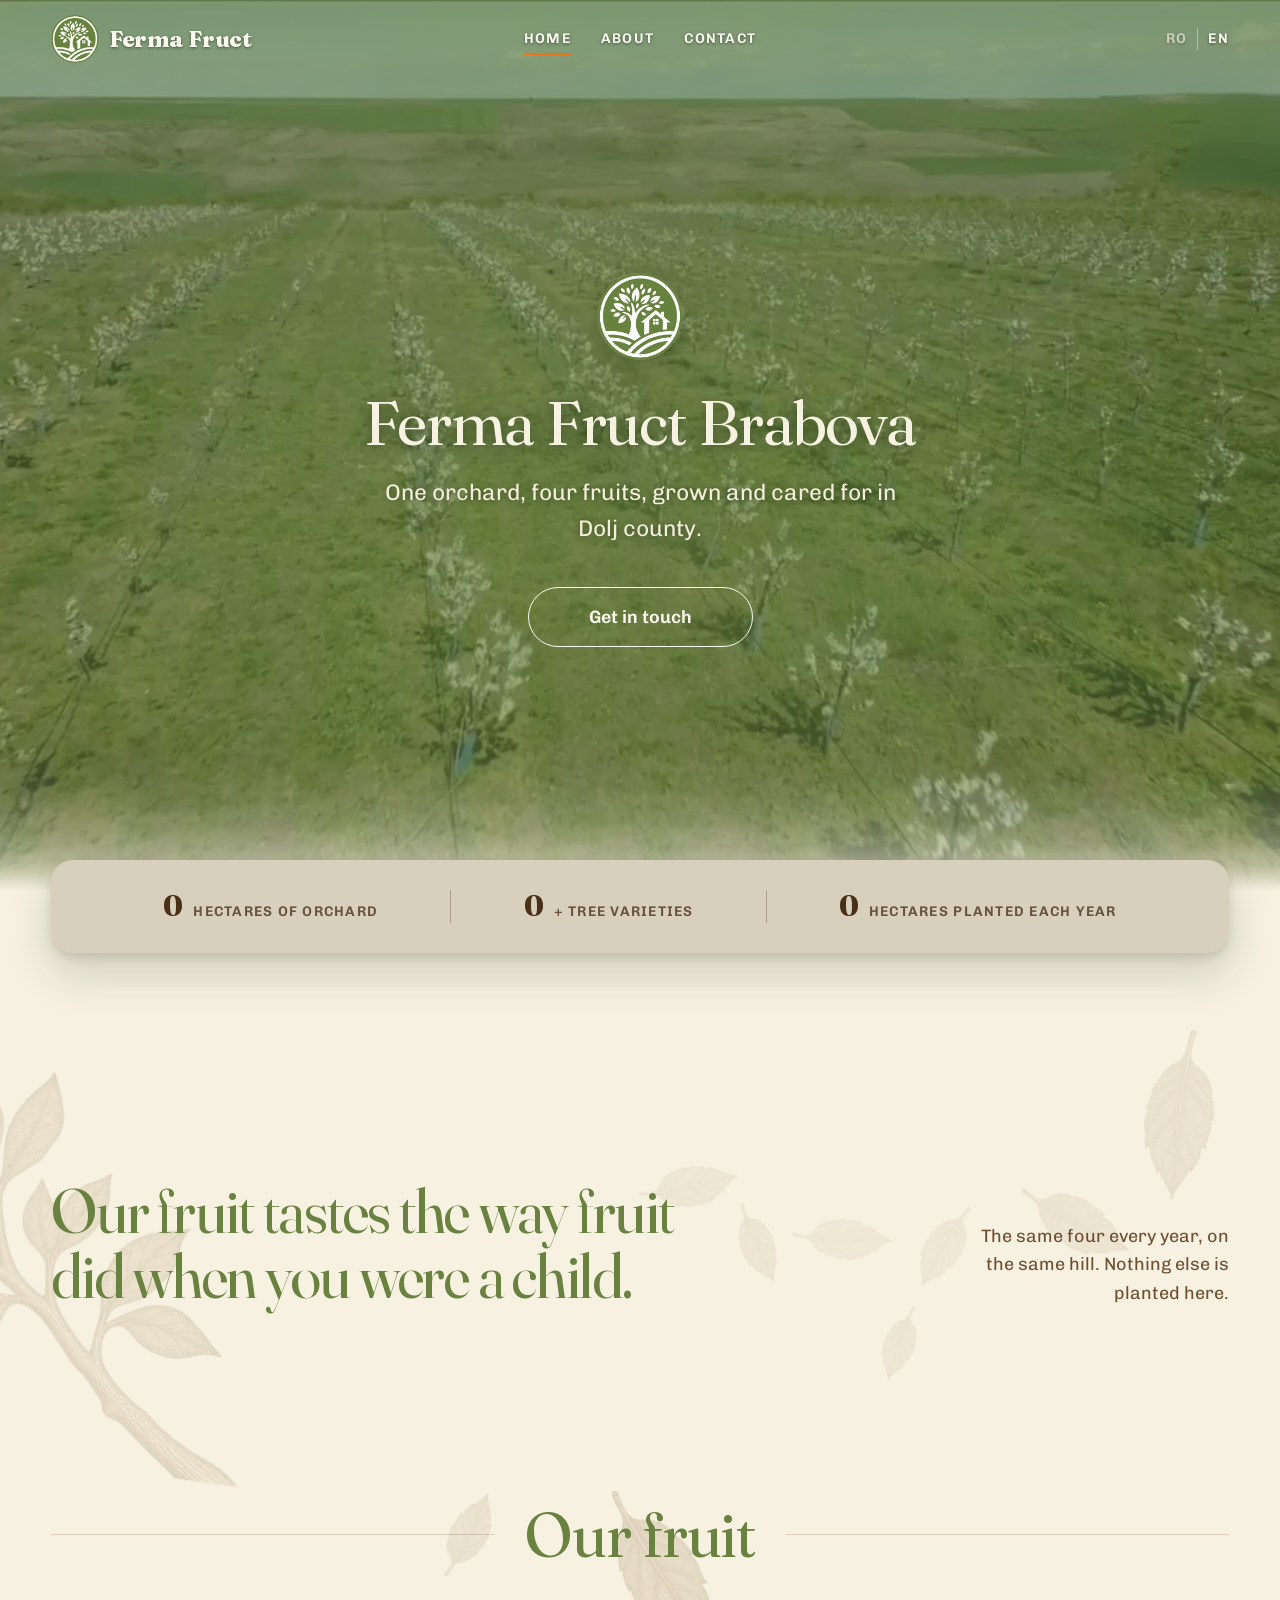
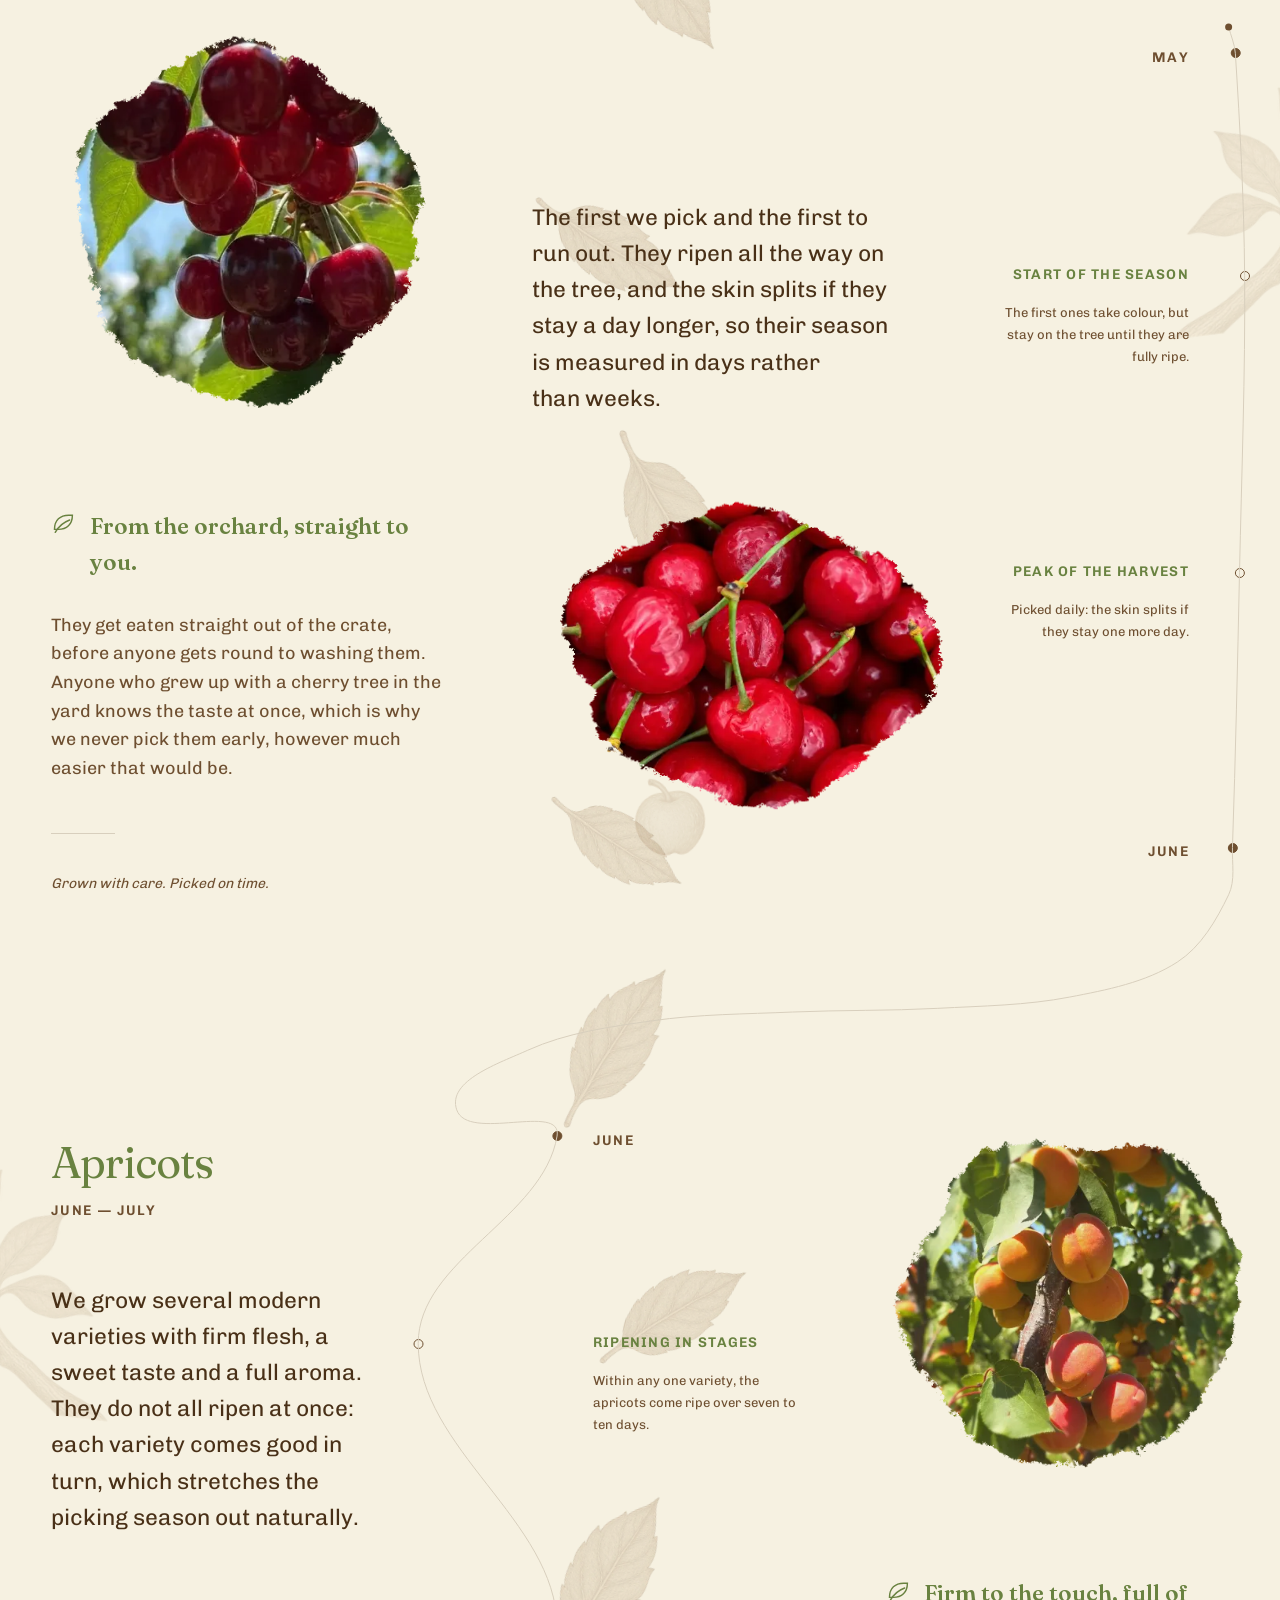
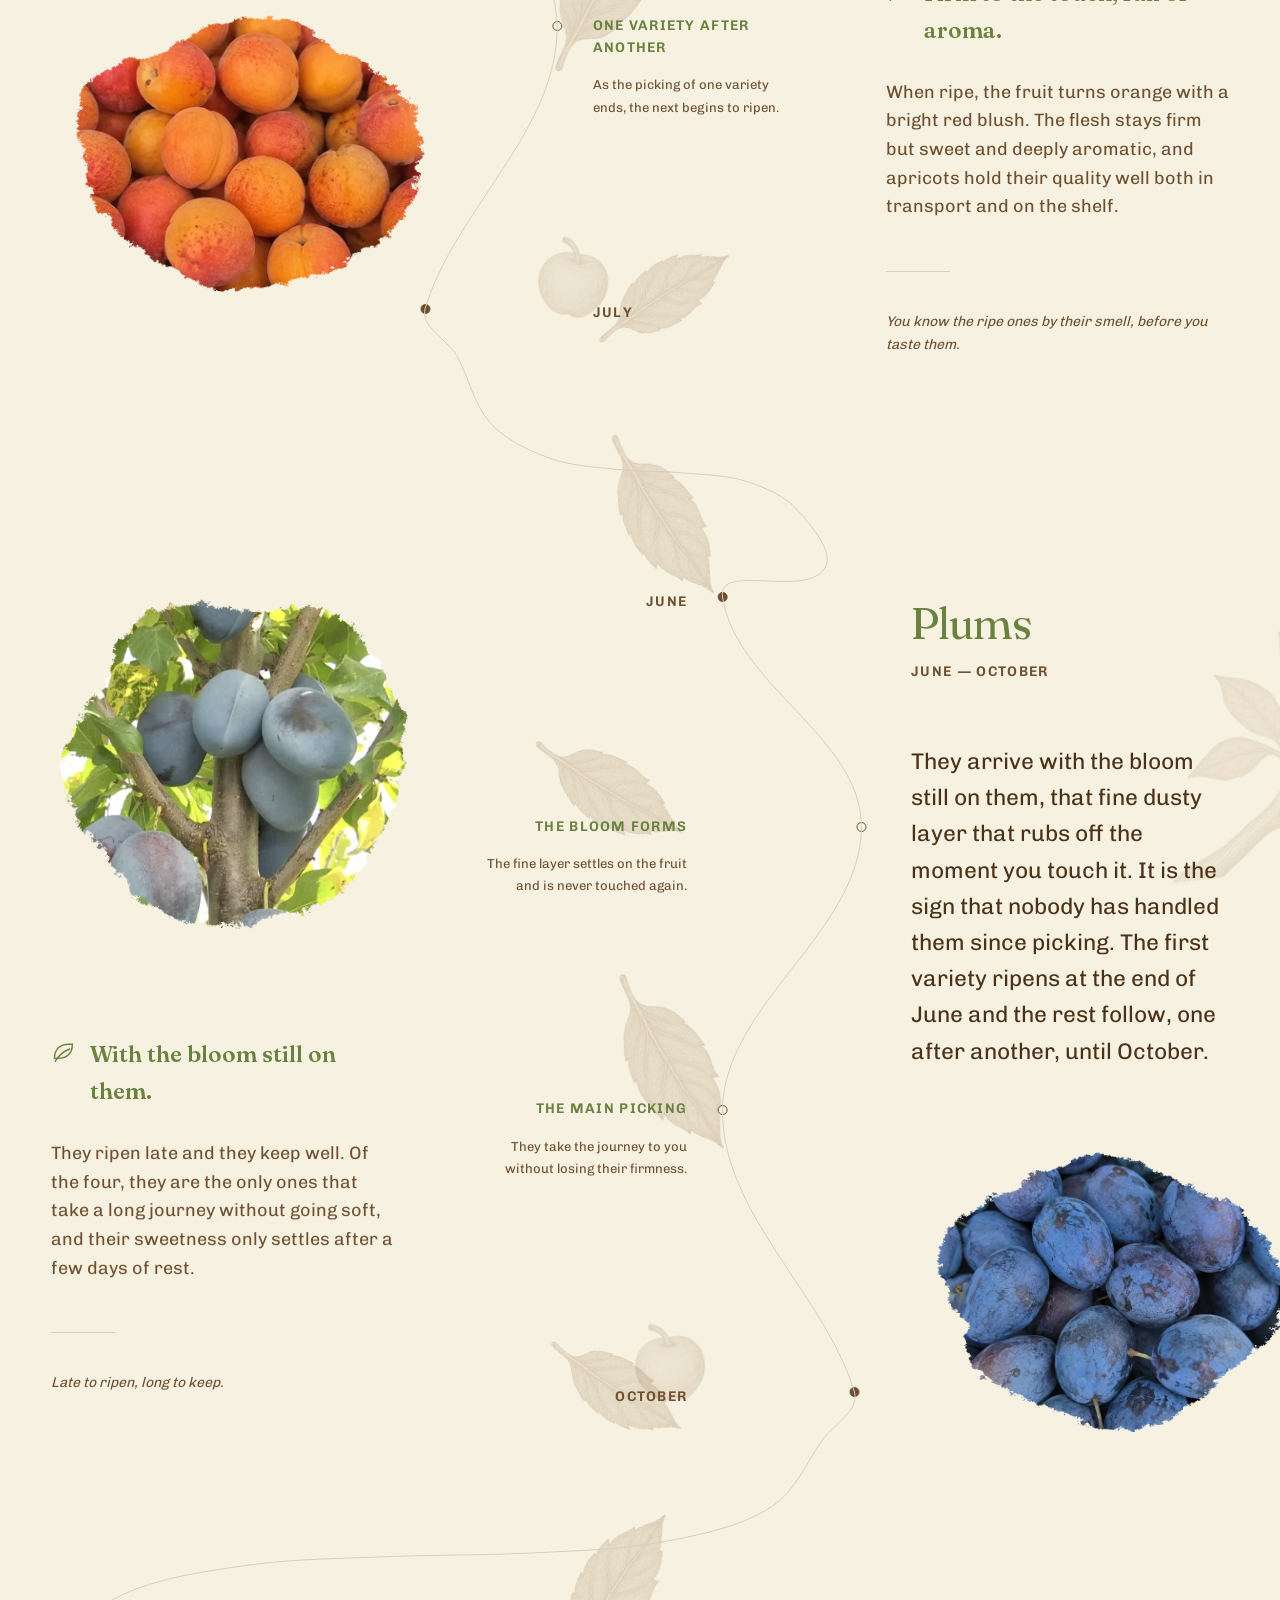
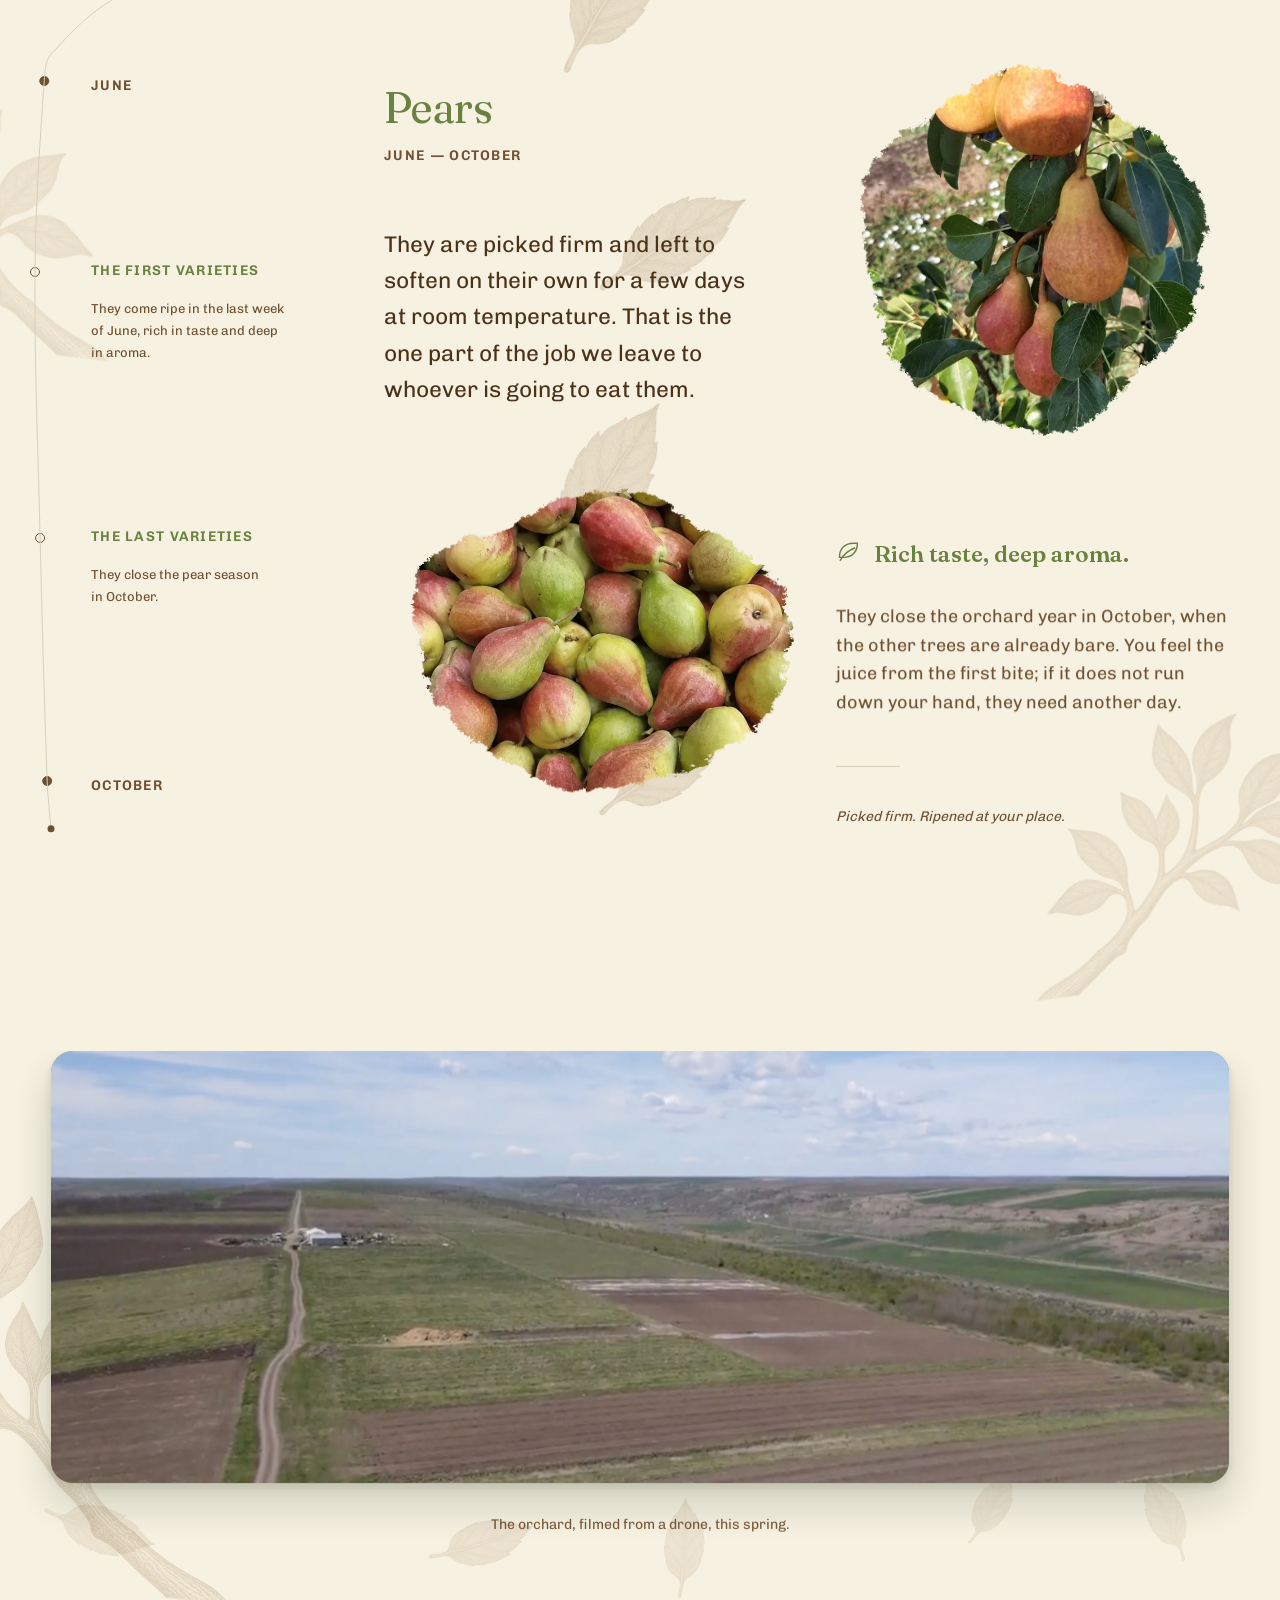
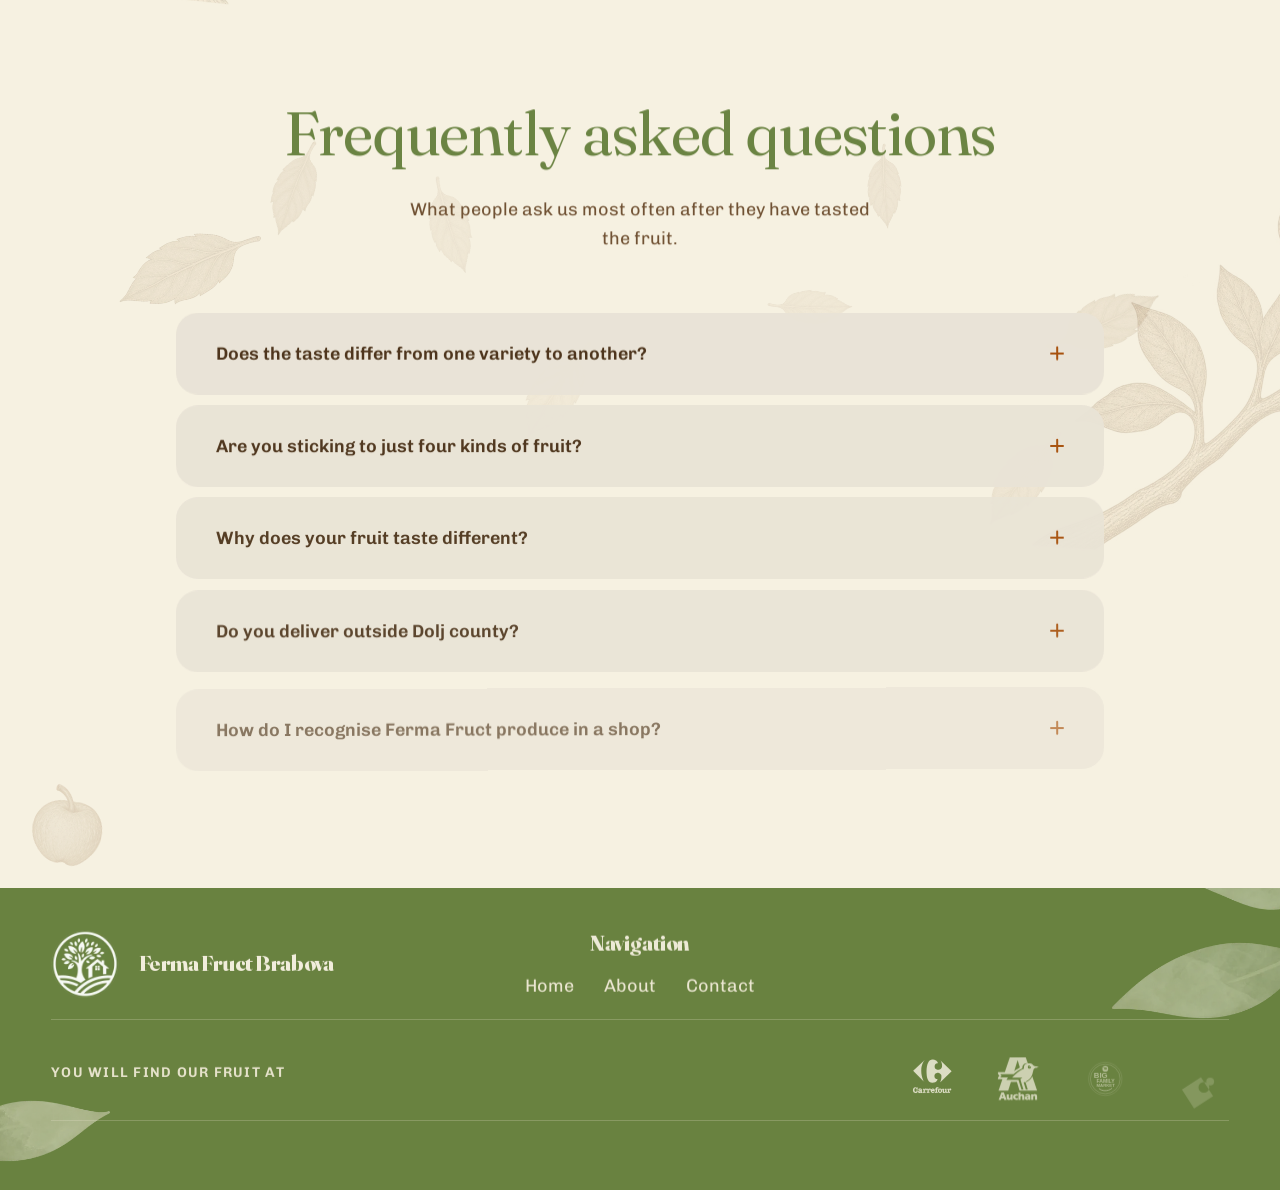
==== en/index.html @ db9225de "en: pagina principală în engleză Copie a index.html cu textul tradus. Căile capătă ../ fiindcă fișie" ====
<!DOCTYPE html>
<html lang="en" class="no-js">

<head>
  <meta charset="UTF-8">
  <!-- viewport-fit=cover: fără el env(safe-area-inset-*) e mereu 0, marginea nu ocolește crestătura telefonului în peisaj. Vezi --gutter. -->
  <meta name="viewport" content="width=device-width, initial-scale=1.0, viewport-fit=cover">

  <!-- În <head>, nu în main.js: fără clasa asta CSS-ul ascunde butonul de meniu până la parsare, altfel bara clipește. -->
  <script>document.documentElement.classList.remove('no-js');</script>

  <title>Ferma Fruct Brabova — cherries, pears, plums and apricots from Dolj</title>
  <meta name="description" content="Cherries, pears, plums and apricots grown at Brabova, in Dolj county, Romania. Four fruits, one orchard, picked ripe.">

  <!-- Canonical: ignoră coada ?fbclid pe care o lipește Facebook la click -->
  <link rel="canonical" href="https://fermafructbrabova.ro/en/">

  <link rel="stylesheet" href="../css/normalize.css">
  <link rel="stylesheet" href="../css/tokens.css">
  <link rel="stylesheet" href="../css/base.css">
  <link rel="stylesheet" href="../css/style.css?v=20260825-en-1">

  <!-- Preîncarcă doar fișierul latin; latin-ext (ș, ț) vine mai târziu prin unicode-range. Fără asta, titlul din hero clipește într-un font de rezervă. -->
  <link rel="preload" href="../fonts/fraunces-var-latin.woff2" as="font" type="font/woff2" crossorigin>

  <!-- Open Graph: cum arată linkul când e distribuit pe Facebook sau WhatsApp -->
  <meta property="og:site_name" content="Ferma Fruct Brabova">
  <meta property="og:title" content="Ferma Fruct Brabova — four fruits, one orchard">
  <meta property="og:description" content="Cherries, pears, plums and apricots grown at Brabova, in Dolj county, Romania.">
  <meta property="og:image" content="https://fermafructbrabova.ro/img/og-ferma-fruct-1200.webp">
  <!-- Lățimea și înălțimea scutesc Facebook de o primă preluare a imaginii; fără ele prima distribuire apare fără poză. -->
  <meta property="og:image:width" content="1200">
  <meta property="og:image:height" content="630">
  <meta property="og:image:alt" content="Ferma Fruct Brabova’s orchard from above: rows of young trees and the dirt road that separates them.">
  <meta property="og:url" content="https://fermafructbrabova.ro/en/">
  <meta property="og:type" content="website">
  <meta property="og:locale" content="en_GB">
  <meta property="og:locale:alternate" content="ro_RO">

  <!-- Perechea de limbi a ACESTEI pagini, nu a site-ului: fiecare pagină își
       arată propriul echivalent. x-default e româna, limba fermei. -->
  <link rel="alternate" hreflang="ro" href="https://fermafructbrabova.ro/">
  <link rel="alternate" hreflang="en" href="https://fermafructbrabova.ro/en/">
  <link rel="alternate" hreflang="x-default" href="https://fermafructbrabova.ro/">

  <meta name="twitter:card" content="summary_large_image">

  <!-- Iconița din filă. SVG-ul se scalează la orice mărime și poate reacționa la modul întunecat -->
  <link rel="icon" type="image/png" sizes="512x512" href="../favicon.png">
  <link rel="shortcut icon" href="../favicon.ico">
  <!-- Varianta .ico nu e legată: fișierul nu există încă. Se adaugă odată cu el. -->
  <meta name="theme-color" content="#3E6027">

  <!-- Datele fermei. Strada lipsește din tot fișierul fiindcă ferma nu a dat-o
       încă: un câmp lipsă e corect, unul ghicit nu. Telefonul e în format
       internațional, cerut de schema.org. Coordonatele sunt aceleași cu harta
       din en/contact.html; dacă se schimbă una, se schimbă amândouă. -->
  <script type="application/ld+json">
    {
      "@context": "https://schema.org",
      "@type": "Farm",
      "@id": "https://fermafructbrabova.ro/#ferma",
      "name": "Ferma Fruct Brabova",
      "url": "https://fermafructbrabova.ro/",
      "logo": "https://fermafructbrabova.ro/img/logo-320.webp",
      "image": "https://fermafructbrabova.ro/img/og-ferma-fruct-1200.webp",
      "description": "An orchard of cherries, pears, plums and apricots at Brabova, in Dolj county, Romania.",
      "telephone": "+40745051892",
      "email": "agroftech@gmail.com",
      "sameAs": [
        "https://www.facebook.com/ferma.fruct"
      ],
      "address": {
        "@type": "PostalAddress",
        "addressLocality": "Brabova",
        "addressRegion": "Dolj",
        "addressCountry": "RO"
      },
      "geo": {
        "@type": "GeoCoordinates",
        "latitude": 44.375004,
        "longitude": 23.457348
      },
      "areaServed": "Romania"
    }
  </script>
</head>

<body>

  <!-- ==========================================================================
       DIRECTION CONTRACT — do not delete. Every edit is judged against it.

       OWN-WORLD: the two greens of the farm's logo (leaf, forest), sampled
       from the artwork. No near-black ground, no pale blue field. Fraunces
       variable 800 with WONK on for display; Chivo for body text. One action
       colour, the orange from the logo's fruit: if it's orange, it's
       clickable. The four fruits get their colour from their photos, not
       from four separate palettes.

       THE FRUITS: four blocks, one per fruit, in picking order. That order IS
       the calendar — never re-sort alphabetically or otherwise. Each block:
       two leaf-silhouette photos, two paragraphs, diagonal and mirrored from
       block to block. Described here on the page; no separate fruit page.

       FUNDAL: a vine climbs the middle of the fruit section through the lane
       the alternating blocks leave open. Branches cross the page at section
       joins. Three drawings, one engraving hand, one line.

       STORY: a visitor who already ate the fruit looks the farm up, sees the
       orchard moving, meets the four fruits by name, sees which shops carry
       them, and contacts the farm.

       FIRST VIEWPORT: orchard film full bleed and moving, farm mark centred
       over it, name under it in Fraunces on one line, orange contact button.
       Everything on the centre line, nothing boxed.
       ========================================================================== -->

  <a class="skip" href="#main">Skip to content</a>

  <header class="site-header" id="acasa">
    <div class="site-header__inner">

      <a class="brand" href="index.html" aria-label="Ferma Fruct Brabova, home page">
        <img class="brand__mark" src="../img/logo-160.webp?v=20260822-logo-1" srcset="../img/logo-160.webp?v=20260822-logo-1 160w, ../img/logo-320.webp?v=20260822-logo-1 320w"
             sizes="48px" width="320" height="320" alt="" loading="eager">
        <span class="brand__word" aria-hidden="true">Ferma Fruct</span>
      </a>

      <nav class="nav" aria-label="Main navigation">
        <ul class="nav__list">
          <li><a class="nav__link" href="#acasa" aria-current="page">Home</a></li>
          <li><a class="nav__link" href="about.html">About</a></li>
          <li><a class="nav__link" href="contact.html">Contact</a></li>
        </ul>
      </nav>

      <!-- Limba curentă e <span>, cealaltă e <a>: pagina nu se leagă de ea
           însăși. Linkul duce la pagina pereche, nu la prima pagină engleză. -->
      <p class="lang">
        <span class="visually-hidden">Page language:</span>
        <a class="lang__current is-lang-away" href="../index.html" lang="ro" hreflang="ro">RO</a>
        <span class="lang__soon is-lang-here">EN</span>
      </p>

      <!-- Sub 64em navigarea trece în panoul lateral. aria-expanded e scris în HTML, nu adăugat de JS, ca să existe de la prima pictare. -->
      <button class="burger" type="button" aria-expanded="false" aria-controls="meniu">
        <span class="visually-hidden">Menu</span>
        <svg class="burger__icon" viewBox="0 0 24 24" fill="none" stroke="currentColor" stroke-width="1.5"
             stroke-linecap="round" aria-hidden="true">
          <path d="M3.5 7h17" />
          <path d="M3.5 12h17" />
          <path d="M3.5 17h17" />
        </svg>
      </button>

    </div>
  </header>

  <!-- ==========================================================================
       MENIUL LATERAL — frate al antetului, nu copil (panoul e fixed pe toată
       înălțimea; ca fiu al antetului ar moșteni stivuirea lui și ar rămâne sub
       bandă). Aceleași trei linkuri ca sus și în subsol. Închis, main.js îi
       pune inert; peste 64em CSS-ul îl scoate cu totul.
       ========================================================================== -->
  <div class="drawer" id="meniu" inert>

    <div class="drawer__scrim" data-drawer-close></div>

    <nav class="drawer__panel" aria-label="Menu">

      <img class="drawer__leaf" src="../img/leaf-480.webp" width="480" height="480" alt="" aria-hidden="true"
           loading="lazy" decoding="async">

      <div class="drawer__top">
        <img class="drawer__mark" src="../img/logo-160.webp?v=20260822-logo-1" srcset="../img/logo-160.webp?v=20260822-logo-1 160w, ../img/logo-320.webp?v=20260822-logo-1 320w"
             sizes="44px" width="320" height="320" alt="" loading="lazy">

        <button class="drawer__close" type="button" data-drawer-close>
          <span class="visually-hidden">Close the menu</span>
          <svg class="burger__icon" viewBox="0 0 24 24" fill="none" stroke="currentColor" stroke-width="1.5"
               stroke-linecap="round" aria-hidden="true">
            <path d="M6 6l12 12" />
            <path d="M18 6L6 18" />
          </svg>
        </button>
      </div>

      <ul class="drawer__list">
        <li><a class="drawer__link" href="#acasa" aria-current="page">Home</a></li>
        <li><a class="drawer__link" href="about.html">About</a></li>
        <li><a class="drawer__link" href="contact.html">Contact</a></li>
      </ul>

      <p class="drawer__lang">
        <span class="visually-hidden">Page language:</span>
        <a class="drawer__lang-now is-lang-away" href="../index.html" lang="ro" hreflang="ro">RO</a>
        <span class="drawer__lang-soon is-lang-here">EN</span>
      </p>

    </nav>
  </div>

  <main id="main">

    <!-- ======================================================================
         1. HERO — preload="metadata", nu "none": "none" oprește fetch-ul, iar
         autoplay n-ar avea ce reda. muted face autoplay legal; playsinline
         oprește fullscreen-ul automat pe iPhone.
         ====================================================================== -->
    <section class="hero">

      <video class="hero__film" poster="../img/orchard-hero-poster.webp" width="1920" height="1080"
             autoplay muted loop playsinline preload="metadata"
             aria-label="Drone footage over the orchard in blossom">
        <source src="../img/orchard-hero-1080.mp4" type="video/mp4">
      </video>

      <div class="hero__inner">
        <img class="hero__mark" src="../img/logo-320.webp?v=20260822-logo-1" width="320" height="320" alt="" loading="eager">
        <h1 class="hero__title">Ferma Fruct Brabova</h1>
        <p class="hero__lead">One orchard, four fruits, grown and cared for in Dolj county.</p>
        <p class="hero__cta"><a class="btn" href="contact.html">Get in touch</a></p>
      </div>

    </section>

    <!-- ======================================================================
         2. BANDA CU CIFRE — se suprapune peste film și peste secțiunea de jos.
         Valorile sunt placeholder (ferma nu a dat cifre reale): înlocuiește
         toate trei și șterge nota de sub bandă în aceeași editare.
         Cifrele numără de la 0 prin main.js; fără script se afișează valoarea
         scrisă în HTML.
         ====================================================================== -->
    <section class="brief" aria-label="The farm in numbers">
      <ul class="brief__list">

        <li class="brief__item">
          <span class="brief__number" data-count-to="80">0</span>
          <span class="brief__unit">hectares of orchard</span>
        </li>

        <li class="brief__item">
          <span class="brief__number" data-count-to="30">0</span>
          <span class="brief__unit">+ tree varieties</span>
        </li>

        <li class="brief__item">
          <span class="brief__number" data-count-to="10">0</span>
          <span class="brief__unit">hectares planted each year</span>
        </li>

      </ul>
      <p class="brief__note"></p>
    </section>

    <!-- ======================================================================
         3. DECLARAȚIE ȘI CELE PATRU FRUCTE — un bloc per fruct: nume,
         săptămâni de cules, două fotografii, două paragrafe. Blocurile
         alternează stânga-dreapta, în ordinea culesului — ordinea de pe
         pagină ESTE calendarul, nu se rearanjează alfabetic.

         Fotografiile sunt tăiate în formă de frunză. A doua fotografie e
         deocamdată o altă tăietură din aceeași sursă, de înlocuit când vine
         poza reală de la fermă. Lunile sunt orientative (vezi nota de la
         finalul secțiunii).

         Coloanele curg independent, nu grilă cu rânduri comune. În DOM,
         coloana cu numele vine prima (cititorul de ecran spune fructul
         întâi); CSS o mută vizual la dreapta pentru blocurile nerăsturnate.

         Motivele (viță, ramuri, măr) sunt copii ale blocului, nu ale paginii,
         ca să rămână legate de conținut. alt gol plus aria-hidden: sunt
         decor, nu conținut.
         ====================================================================== -->
    <section class="orchard" id="fructe">

      <img class="motif motif--cross motif--head" src="../img/branch-1024.webp" width="1024" height="768" alt="" aria-hidden="true" loading="lazy" decoding="async">
      <!-- Frunze căzute în golul din dreapta-sus al declarației. -->
      <img class="motif motif--head-leaf motif--head-leaf-a" src="../img/leaf-480.webp" width="480" height="480" alt="" aria-hidden="true" loading="lazy" decoding="async">
      <img class="motif motif--head-leaf motif--head-leaf-b" src="../img/leaf-480.webp" width="480" height="480" alt="" aria-hidden="true" loading="lazy" decoding="async">
      <img class="motif motif--head-leaf motif--head-leaf-c" src="../img/leaf-480.webp" width="480" height="480" alt="" aria-hidden="true" loading="lazy" decoding="async">
      <img class="motif motif--head-leaf motif--head-leaf-d" src="../img/leaf-480.webp" width="480" height="480" alt="" aria-hidden="true" loading="lazy" decoding="async">
      <img class="motif motif--head-leaf motif--head-leaf-e" src="../img/leaf-480.webp" width="480" height="480" alt="" aria-hidden="true" loading="lazy" decoding="async">
      <img class="motif motif--head-leaf motif--head-leaf-f" src="../img/leaf-480.webp" width="480" height="480" alt="" aria-hidden="true" loading="lazy" decoding="async">
      <img class="motif motif--head-leaf motif--head-leaf-g" src="../img/leaf-480.webp" width="480" height="480" alt="" aria-hidden="true" loading="lazy" decoding="async">

      <div class="orchard__inner">

        <div class="orchard__head">
          <p class="orchard__statement">Our fruit tastes the way fruit did when you were a child.</p>
          <p class="orchard__note">The same four every year, on the same hill. Nothing else is planted here.</p>
        </div>

        <div class="orchard__catalog">
          <span class="orchard__catalog-rule" aria-hidden="true"></span>
          <div class="orchard__catalog-lockup">
            <img class="orchard__catalog-leaf" src="../img/leaf-480.webp" width="480" height="480" alt="" aria-hidden="true" loading="lazy" decoding="async">
            <h2 class="orchard__title">Our fruit</h2>
          </div>
          <span class="orchard__catalog-rule" aria-hidden="true"></span>
        </div>

        <ul class="orchard__groves">

          <li class="grove" id="cirese">
            <img class="motif motif--grove-branch" src="../img/branch-1024.webp" width="1024" height="768" alt="" aria-hidden="true" loading="lazy" decoding="async">
            <img class="motif motif--vine motif--vine-leaf-c" src="../img/leaf-480.webp" width="480" height="480" alt="" aria-hidden="true" loading="lazy" decoding="async">
            <img class="motif motif--vine motif--vine-leaf-a" src="../img/leaf-480.webp" width="480" height="480" alt="" aria-hidden="true" loading="lazy" decoding="async">
            <img class="motif motif--vine motif--vine-leaf-d" src="../img/leaf-480.webp" width="480" height="480" alt="" aria-hidden="true" loading="lazy" decoding="async">
            <img class="motif motif--vine motif--vine-leaf-b" src="../img/leaf-480.webp" width="480" height="480" alt="" aria-hidden="true" loading="lazy" decoding="async">
            <!-- Frunzele .motif--fall se văd numai pe telefon: pe o coloană
                 rămân goluri mari lângă fotografii și lângă calendar, iar pe
                 ecran lat golurile nu există. Așezarea lor e în style.css. -->
            <img class="motif motif--fill-apple" src="../img/apple-480.webp" width="480" height="480" alt="" aria-hidden="true" loading="lazy" decoding="async">
            <img class="motif motif--vine motif--fall motif--fall-a" src="../img/leaf-480.webp" width="480" height="480" alt="" aria-hidden="true" loading="lazy" decoding="async">
            <img class="motif motif--vine motif--fall motif--fall-b" src="../img/leaf-480.webp" width="480" height="480" alt="" aria-hidden="true" loading="lazy" decoding="async">
            <img class="motif motif--vine motif--fall motif--fall-c" src="../img/leaf-480.webp" width="480" height="480" alt="" aria-hidden="true" loading="lazy" decoding="async">
            <img class="motif motif--vine motif--fall motif--fall-d" src="../img/leaf-480.webp" width="480" height="480" alt="" aria-hidden="true" loading="lazy" decoding="async">
            <img class="motif motif--vine motif--fall motif--fall-e" src="../img/leaf-480.webp" width="480" height="480" alt="" aria-hidden="true" loading="lazy" decoding="async">
            <img class="motif motif--vine motif--fall motif--fall-f" src="../img/leaf-480.webp" width="480" height="480" alt="" aria-hidden="true" loading="lazy" decoding="async">
            <img class="motif motif--vine motif--fall motif--fall-g" src="../img/leaf-480.webp" width="480" height="480" alt="" aria-hidden="true" loading="lazy" decoding="async">
            <img class="motif motif--vine motif--fall motif--fall-h" src="../img/leaf-480.webp" width="480" height="480" alt="" aria-hidden="true" loading="lazy" decoding="async">
            <img class="motif motif--vine motif--fall motif--fall-i" src="../img/leaf-480.webp" width="480" height="480" alt="" aria-hidden="true" loading="lazy" decoding="async">
            <img class="motif motif--vine motif--fall motif--fall-j" src="../img/leaf-480.webp" width="480" height="480" alt="" aria-hidden="true" loading="lazy" decoding="async">

            <div class="grove__tell">
              <div class="grove__head">
                <h3 class="grove__name">Cherries</h3>
                <p class="grove__season">May <span>—</span> June</p>
              </div>

              <p class="grove__intro">The first we pick and the first to run out. They ripen all the way on the tree, and the skin splits if they stay a day longer, so their season is measured in days rather than weeks.</p>

              <div class="grove__frame grove__frame--b">
                <img class="grove__photo" src="../img/cirese-b420.webp" srcset="../img/cirese-b420.webp 420w, ../img/cirese-b640.webp 640w"
                     sizes="(min-width: 68rem) 28rem, (min-width: 64em) 44vw, (min-width: 30em) 26rem, 92vw" width="640" height="480" loading="lazy" decoding="async"
                     alt="Cherry leaves and ripe cherries, seen up close">
              </div>
            </div>

            <div class="grove__lead">
              <div class="grove__frame grove__frame--a">
                <img class="grove__photo" src="../img/cirese-a480.webp" srcset="../img/cirese-a480.webp 480w, ../img/cirese-a640.webp 640w"
                     sizes="(min-width: 68rem) 30rem, (min-width: 64em) 46vw, (min-width: 30em) 26rem, 92vw" width="640" height="800" loading="lazy" decoding="async"
                     alt="Ripe red cherries hanging in a cluster on the branch">
              </div>

              <div class="grove__aside">
                <h4 class="grove__cue">
                  <svg class="grove__leaf" viewBox="0 0 20 20" fill="none" stroke="currentColor" stroke-width="1.15" aria-hidden="true"><path d="M17.2 2.8c0 7.4-4.6 11.4-11.4 11.4H2.8C2.8 6.8 7.4 2.8 14.2 2.8h3z"/><path d="M3.4 16.6c2.9-4.9 6.8-8.2 11.6-9.9" stroke-linecap="round"/></svg>
                  From the orchard, straight to you.
                </h4>

                <p class="grove__detail">They get eaten straight out of the crate, before anyone gets round to washing them. Anyone who grew up with a cherry tree in the yard knows the taste at once, which is why we never pick them early, however much easier that would be.</p>

                <p class="grove__seal">Grown with care. Picked on time.</p>
              </div>
            </div>

            <ol class="grove__rail" aria-label="Cherry harvest calendar">
              <li class="grove__stage grove__stage--edge"><span class="grove__month">May</span></li>
              <li class="grove__stage">
                <h4 class="grove__stage-name">Start of the season</h4>
                <p class="grove__stage-note">The first ones take colour, but stay on the tree until they are fully ripe.</p>
              </li>
              <li class="grove__stage">
                <h4 class="grove__stage-name">Peak of the harvest</h4>
                <p class="grove__stage-note">Picked daily: the skin splits if they stay one more day.</p>
              </li>
              <li class="grove__stage grove__stage--edge"><span class="grove__month">June</span></li>
            </ol>
          </li>

          <li class="grove grove--flip grove--mid" id="caise">
            <img class="motif motif--grove-branch" src="../img/branch-1024.webp" width="1024" height="768" alt="" aria-hidden="true" loading="lazy" decoding="async">
            <img class="motif motif--vine motif--vine-leaf-c" src="../img/leaf-480.webp" width="480" height="480" alt="" aria-hidden="true" loading="lazy" decoding="async">
            <img class="motif motif--vine motif--vine-leaf-a" src="../img/leaf-480.webp" width="480" height="480" alt="" aria-hidden="true" loading="lazy" decoding="async">
            <img class="motif motif--vine motif--vine-leaf-d" src="../img/leaf-480.webp" width="480" height="480" alt="" aria-hidden="true" loading="lazy" decoding="async">
            <img class="motif motif--vine motif--vine-leaf-b" src="../img/leaf-480.webp" width="480" height="480" alt="" aria-hidden="true" loading="lazy" decoding="async">
            <img class="motif motif--fill-apple" src="../img/apple-480.webp" width="480" height="480" alt="" aria-hidden="true" loading="lazy" decoding="async">
            <img class="motif motif--vine motif--fall motif--fall-a" src="../img/leaf-480.webp" width="480" height="480" alt="" aria-hidden="true" loading="lazy" decoding="async">
            <img class="motif motif--vine motif--fall motif--fall-b" src="../img/leaf-480.webp" width="480" height="480" alt="" aria-hidden="true" loading="lazy" decoding="async">
            <img class="motif motif--vine motif--fall motif--fall-c" src="../img/leaf-480.webp" width="480" height="480" alt="" aria-hidden="true" loading="lazy" decoding="async">
            <img class="motif motif--vine motif--fall motif--fall-d" src="../img/leaf-480.webp" width="480" height="480" alt="" aria-hidden="true" loading="lazy" decoding="async">
            <img class="motif motif--vine motif--fall motif--fall-e" src="../img/leaf-480.webp" width="480" height="480" alt="" aria-hidden="true" loading="lazy" decoding="async">
            <img class="motif motif--vine motif--fall motif--fall-f" src="../img/leaf-480.webp" width="480" height="480" alt="" aria-hidden="true" loading="lazy" decoding="async">
            <img class="motif motif--vine motif--fall motif--fall-g" src="../img/leaf-480.webp" width="480" height="480" alt="" aria-hidden="true" loading="lazy" decoding="async">
            <img class="motif motif--vine motif--fall motif--fall-h" src="../img/leaf-480.webp" width="480" height="480" alt="" aria-hidden="true" loading="lazy" decoding="async">
            <img class="motif motif--vine motif--fall motif--fall-i" src="../img/leaf-480.webp" width="480" height="480" alt="" aria-hidden="true" loading="lazy" decoding="async">
            <img class="motif motif--vine motif--fall motif--fall-j" src="../img/leaf-480.webp" width="480" height="480" alt="" aria-hidden="true" loading="lazy" decoding="async">

            <div class="grove__tell">
              <div class="grove__head">
                <h3 class="grove__name">Apricots</h3>
                <p class="grove__season">June <span>—</span> July</p>
              </div>

              <p class="grove__intro">We grow several modern varieties with firm flesh, a sweet taste and a full aroma. They do not all ripen at once: each variety comes good in turn, which stretches the picking season out naturally.</p>

              <div class="grove__frame grove__frame--b">
                <img class="grove__photo" src="../img/caise-b420.webp" srcset="../img/caise-b420.webp 420w, ../img/caise-b840.webp 840w"
                     sizes="(min-width: 68rem) 28rem, (min-width: 64em) 44vw, (min-width: 30em) 26rem, 92vw" width="1200" height="900" loading="lazy" decoding="async"
                     alt="A branch loaded with ripe apricots">
              </div>
            </div>

            <div class="grove__lead">
              <div class="grove__frame grove__frame--a">
                <img class="grove__photo" src="../img/caise-a480.webp" srcset="../img/caise-a480.webp 480w, ../img/caise-a960.webp 960w"
                     sizes="(min-width: 68rem) 30rem, (min-width: 64em) 46vw, (min-width: 30em) 26rem, 92vw" width="1200" height="1500" loading="lazy" decoding="async"
                     alt="Ripe yellow and orange apricots on the branch">
              </div>

              <div class="grove__aside">
                <h4 class="grove__cue">
                  <svg class="grove__leaf" viewBox="0 0 20 20" fill="none" stroke="currentColor" stroke-width="1.15" aria-hidden="true"><path d="M17.2 2.8c0 7.4-4.6 11.4-11.4 11.4H2.8C2.8 6.8 7.4 2.8 14.2 2.8h3z"/><path d="M3.4 16.6c2.9-4.9 6.8-8.2 11.6-9.9" stroke-linecap="round"/></svg>
                  Firm to the touch, full of aroma.
                </h4>

                <p class="grove__detail">When ripe, the fruit turns orange with a bright red blush. The flesh stays firm but sweet and deeply aromatic, and apricots hold their quality well both in transport and on the shelf.</p>

                <p class="grove__seal">You know the ripe ones by their smell, before you taste them.</p>
              </div>
            </div>

            <ol class="grove__rail" aria-label="Apricot harvest calendar">
              <li class="grove__stage grove__stage--edge"><span class="grove__month">June</span></li>
              <li class="grove__stage">
                <h4 class="grove__stage-name">Ripening in stages</h4>
                <p class="grove__stage-note">Within any one variety, the apricots come ripe over seven to ten days.</p>
              </li>
              <li class="grove__stage">
                <h4 class="grove__stage-name">One variety after another</h4>
                <p class="grove__stage-note">As the picking of one variety ends, the next begins to ripen.</p>
              </li>
              <li class="grove__stage grove__stage--edge"><span class="grove__month">July</span></li>
            </ol>
          </li>

          <li class="grove grove--mid" id="prune">
            <img class="motif motif--grove-branch" src="../img/branch-1024.webp" width="1024" height="768" alt="" aria-hidden="true" loading="lazy" decoding="async">
            <img class="motif motif--vine motif--vine-leaf-c" src="../img/leaf-480.webp" width="480" height="480" alt="" aria-hidden="true" loading="lazy" decoding="async">
            <img class="motif motif--vine motif--vine-leaf-a" src="../img/leaf-480.webp" width="480" height="480" alt="" aria-hidden="true" loading="lazy" decoding="async">
            <img class="motif motif--vine motif--vine-leaf-d" src="../img/leaf-480.webp" width="480" height="480" alt="" aria-hidden="true" loading="lazy" decoding="async">
            <img class="motif motif--vine motif--vine-leaf-b" src="../img/leaf-480.webp" width="480" height="480" alt="" aria-hidden="true" loading="lazy" decoding="async">
            <img class="motif motif--fill-apple" src="../img/apple-480.webp" width="480" height="480" alt="" aria-hidden="true" loading="lazy" decoding="async">
            <img class="motif motif--vine motif--fall motif--fall-a" src="../img/leaf-480.webp" width="480" height="480" alt="" aria-hidden="true" loading="lazy" decoding="async">
            <img class="motif motif--vine motif--fall motif--fall-b" src="../img/leaf-480.webp" width="480" height="480" alt="" aria-hidden="true" loading="lazy" decoding="async">
            <img class="motif motif--vine motif--fall motif--fall-c" src="../img/leaf-480.webp" width="480" height="480" alt="" aria-hidden="true" loading="lazy" decoding="async">
            <img class="motif motif--vine motif--fall motif--fall-d" src="../img/leaf-480.webp" width="480" height="480" alt="" aria-hidden="true" loading="lazy" decoding="async">
            <img class="motif motif--vine motif--fall motif--fall-e" src="../img/leaf-480.webp" width="480" height="480" alt="" aria-hidden="true" loading="lazy" decoding="async">
            <img class="motif motif--vine motif--fall motif--fall-f" src="../img/leaf-480.webp" width="480" height="480" alt="" aria-hidden="true" loading="lazy" decoding="async">
            <img class="motif motif--vine motif--fall motif--fall-g" src="../img/leaf-480.webp" width="480" height="480" alt="" aria-hidden="true" loading="lazy" decoding="async">
            <img class="motif motif--vine motif--fall motif--fall-h" src="../img/leaf-480.webp" width="480" height="480" alt="" aria-hidden="true" loading="lazy" decoding="async">
            <img class="motif motif--vine motif--fall motif--fall-i" src="../img/leaf-480.webp" width="480" height="480" alt="" aria-hidden="true" loading="lazy" decoding="async">
            <img class="motif motif--vine motif--fall motif--fall-j" src="../img/leaf-480.webp" width="480" height="480" alt="" aria-hidden="true" loading="lazy" decoding="async">

            <div class="grove__tell">
              <div class="grove__head">
                <h3 class="grove__name">Plums</h3>
                <p class="grove__season">June <span>—</span> October</p>
              </div>

              <p class="grove__intro">They arrive with the bloom still on them, that fine dusty layer that rubs off the moment you touch it. It is the sign that nobody has handled them since picking. The first variety ripens at the end of June and the rest follow, one after another, until October.</p>

              <div class="grove__frame grove__frame--b">
                <img class="grove__photo" src="../img/prune-b420.webp" srcset="../img/prune-b420.webp 420w, ../img/prune-b840.webp 840w"
                     sizes="(min-width: 68rem) 28rem, (min-width: 64em) 44vw, (min-width: 30em) 26rem, 92vw" width="1530" height="1147" loading="lazy" decoding="async"
                     alt="Ripe plums among the leaves of the tree">
              </div>
            </div>

            <div class="grove__lead">
              <div class="grove__frame grove__frame--a">
                <img class="grove__photo" src="../img/prune-a480.webp" srcset="../img/prune-a480.webp 480w, ../img/prune-a960.webp 960w"
                     sizes="(min-width: 68rem) 30rem, (min-width: 64em) 46vw, (min-width: 30em) 26rem, 92vw" width="1280" height="1600" loading="lazy" decoding="async"
                     alt="Dark purple plums with their bloom, clustered on the branch">
              </div>

              <div class="grove__aside">
                <h4 class="grove__cue">
                  <svg class="grove__leaf" viewBox="0 0 20 20" fill="none" stroke="currentColor" stroke-width="1.15" aria-hidden="true"><path d="M17.2 2.8c0 7.4-4.6 11.4-11.4 11.4H2.8C2.8 6.8 7.4 2.8 14.2 2.8h3z"/><path d="M3.4 16.6c2.9-4.9 6.8-8.2 11.6-9.9" stroke-linecap="round"/></svg>
                  With the bloom still on them.
                </h4>

                <p class="grove__detail">They ripen late and they keep well. Of the four, they are the only ones that take a long journey without going soft, and their sweetness only settles after a few days of rest.</p>

                <p class="grove__seal">Late to ripen, long to keep.</p>
              </div>
            </div>

            <ol class="grove__rail" aria-label="Plum harvest calendar">
              <li class="grove__stage grove__stage--edge"><span class="grove__month">June</span></li>
              <li class="grove__stage">
                <h4 class="grove__stage-name">The bloom forms</h4>
                <p class="grove__stage-note">The fine layer settles on the fruit and is never touched again.</p>
              </li>
              <li class="grove__stage">
                <h4 class="grove__stage-name">The main picking</h4>
                <p class="grove__stage-note">They take the journey to you without losing their firmness.</p>
              </li>
              <li class="grove__stage grove__stage--edge"><span class="grove__month">October</span></li>
            </ol>
          </li>

          <li class="grove grove--flip" id="pere">
            <img class="motif motif--grove-branch" src="../img/branch-1024.webp" width="1024" height="768" alt="" aria-hidden="true" loading="lazy" decoding="async">
            <img class="motif motif--vine motif--vine-leaf-c" src="../img/leaf-480.webp" width="480" height="480" alt="" aria-hidden="true" loading="lazy" decoding="async">
            <img class="motif motif--vine motif--vine-leaf-a" src="../img/leaf-480.webp" width="480" height="480" alt="" aria-hidden="true" loading="lazy" decoding="async">
            <img class="motif motif--vine motif--vine-leaf-d" src="../img/leaf-480.webp" width="480" height="480" alt="" aria-hidden="true" loading="lazy" decoding="async">
            <img class="motif motif--vine motif--vine-leaf-b" src="../img/leaf-480.webp" width="480" height="480" alt="" aria-hidden="true" loading="lazy" decoding="async">
            <img class="motif motif--fill-apple" src="../img/apple-480.webp" width="480" height="480" alt="" aria-hidden="true" loading="lazy" decoding="async">
            <img class="motif motif--vine motif--fall motif--fall-a" src="../img/leaf-480.webp" width="480" height="480" alt="" aria-hidden="true" loading="lazy" decoding="async">
            <img class="motif motif--vine motif--fall motif--fall-b" src="../img/leaf-480.webp" width="480" height="480" alt="" aria-hidden="true" loading="lazy" decoding="async">
            <img class="motif motif--vine motif--fall motif--fall-c" src="../img/leaf-480.webp" width="480" height="480" alt="" aria-hidden="true" loading="lazy" decoding="async">
            <img class="motif motif--vine motif--fall motif--fall-d" src="../img/leaf-480.webp" width="480" height="480" alt="" aria-hidden="true" loading="lazy" decoding="async">
            <img class="motif motif--vine motif--fall motif--fall-e" src="../img/leaf-480.webp" width="480" height="480" alt="" aria-hidden="true" loading="lazy" decoding="async">
            <img class="motif motif--vine motif--fall motif--fall-f" src="../img/leaf-480.webp" width="480" height="480" alt="" aria-hidden="true" loading="lazy" decoding="async">
            <img class="motif motif--vine motif--fall motif--fall-g" src="../img/leaf-480.webp" width="480" height="480" alt="" aria-hidden="true" loading="lazy" decoding="async">
            <img class="motif motif--vine motif--fall motif--fall-h" src="../img/leaf-480.webp" width="480" height="480" alt="" aria-hidden="true" loading="lazy" decoding="async">
            <img class="motif motif--vine motif--fall motif--fall-i" src="../img/leaf-480.webp" width="480" height="480" alt="" aria-hidden="true" loading="lazy" decoding="async">
            <img class="motif motif--vine motif--fall motif--fall-j" src="../img/leaf-480.webp" width="480" height="480" alt="" aria-hidden="true" loading="lazy" decoding="async">

            <div class="grove__tell">
              <div class="grove__head">
                <h3 class="grove__name">Pears</h3>
                <p class="grove__season">June <span>—</span> October</p>
              </div>

              <p class="grove__intro">They are picked firm and left to soften on their own for a few days at room temperature. That is the one part of the job we leave to whoever is going to eat them.</p>

              <div class="grove__frame grove__frame--b">
                <img class="grove__photo" src="../img/pere-b420.webp" srcset="../img/pere-b420.webp 420w, ../img/pere-b840.webp 840w"
                     sizes="(min-width: 68rem) 28rem, (min-width: 64em) 44vw, (min-width: 30em) 26rem, 92vw" width="1086" height="814" loading="lazy" decoding="async"
                     alt="Ripe pears among the leaves of the tree">
              </div>
            </div>

            <div class="grove__lead">
              <div class="grove__frame grove__frame--a">
                <img class="grove__photo" src="../img/pere-a480.webp" srcset="../img/pere-a480.webp 480w, ../img/pere-a960.webp 960w"
                     sizes="(min-width: 68rem) 30rem, (min-width: 64em) 46vw, (min-width: 30em) 26rem, 92vw" width="1086" height="1357" loading="lazy" decoding="async"
                     alt="Yellow and red pears hanging in the tree">
              </div>

              <div class="grove__aside">
                <h4 class="grove__cue">
                  <svg class="grove__leaf" viewBox="0 0 20 20" fill="none" stroke="currentColor" stroke-width="1.15" aria-hidden="true"><path d="M17.2 2.8c0 7.4-4.6 11.4-11.4 11.4H2.8C2.8 6.8 7.4 2.8 14.2 2.8h3z"/><path d="M3.4 16.6c2.9-4.9 6.8-8.2 11.6-9.9" stroke-linecap="round"/></svg>
                  Rich taste, deep aroma.
                </h4>

                <p class="grove__detail">They close the orchard year in October, when the other trees are already bare. You feel the juice from the first bite; if it does not run down your hand, they need another day.</p>

                <p class="grove__seal">Picked firm. Ripened at your place.</p>
              </div>
            </div>

            <ol class="grove__rail" aria-label="Pear harvest calendar">
              <li class="grove__stage grove__stage--edge"><span class="grove__month">June</span></li>
              <li class="grove__stage">
                <h4 class="grove__stage-name">The first varieties</h4>
                <p class="grove__stage-note">They come ripe in the last week of June, rich in taste and deep in aroma.</p>
              </li>
              <li class="grove__stage">
                <h4 class="grove__stage-name">The last varieties</h4>
                <p class="grove__stage-note">They close the pear season in October.</p>
              </li>
              <li class="grove__stage grove__stage--edge"><span class="grove__month">October</span></li>
            </ol>
          </li>

        </ul>

        <p class="orchard__foot"></p>
      </div>

      <!-- Ultimul desen al secțiunii: se termină pe muchia de jos, adică pe
           muchia de sus a ramei video de dedesubt. -->
      <img class="motif motif--film-branch" src="../img/branch-1024.webp" width="1024" height="768" alt="" aria-hidden="true" loading="lazy" decoding="async">
    </section>

    <!-- ======================================================================
         4. BANDA VIDEO — a doua secvență a aceluiași zbor, cu margine de jur
         împrejur (nu full bleed, ca să nu repete hero-ul).
         ====================================================================== -->
    <section class="film">
      <img class="motif motif--cross motif--film" src="../img/branch-1024.webp" width="1024" height="768" alt="" aria-hidden="true" loading="lazy" decoding="async">

      <!-- Prima jumătate a frunzelor din golul de sub film; cealaltă jumătate e în .faq — nicio frunză nu poate călare pe granița dintre secțiuni. -->
      <img class="motif motif--band-leaf motif--band-leaf-a" src="../img/leaf-480.webp" width="480" height="480" alt="" aria-hidden="true" loading="lazy" decoding="async">
      <img class="motif motif--band-leaf motif--band-leaf-b" src="../img/leaf-480.webp" width="480" height="480" alt="" aria-hidden="true" loading="lazy" decoding="async">
      <img class="motif motif--band-leaf motif--band-leaf-e" src="../img/leaf-480.webp" width="480" height="480" alt="" aria-hidden="true" loading="lazy" decoding="async">
      <img class="motif motif--band-leaf motif--band-leaf-h" src="../img/leaf-480.webp" width="480" height="480" alt="" aria-hidden="true" loading="lazy" decoding="async">
      <img class="motif motif--band-leaf motif--band-leaf-i" src="../img/leaf-480.webp" width="480" height="480" alt="" aria-hidden="true" loading="lazy" decoding="async">

      <div class="film__inner">
        <div class="film__frame">
          <video class="film__video" poster="../img/orchard-band-poster.webp" width="1920" height="1080"
                 autoplay muted loop playsinline preload="metadata"
                 aria-label="Drone footage between the rows of trees">
            <source src="../img/pixelized_drone_video_compressed.mp4" type="video/mp4">
          </video>
          <button class="film__play" type="button" hidden aria-label="Play the orchard film">
            <svg viewBox="0 0 24 24" aria-hidden="true">
              <path d="M8.5 6.5v11l9-5.5z" />
            </svg>
          </button>
        </div>
        <p class="film__caption">The orchard, filmed from a drone, this spring.</p>
      </div>
    </section>

    <!-- ======================================================================
         5. ÎNTREBĂRI FRECVENTE — <details name="faq"> face acordeonul
         exclusiv fără JS (browserul închide singur rândul anterior); într-un
         browser vechi atributul e ignorat și rândurile se deschid independent,
         tot utilizabil.
         Răspunsurile nu conțin nicio cifră pe care ferma n-a dat-o; nota de
         sub listă se șterge când vin răspunsurile reale.
         ====================================================================== -->
    <section class="faq" id="intrebari">
      <img class="motif motif--cross motif--faq" src="../img/branch-1024.webp" width="1024" height="768" alt="" aria-hidden="true" loading="lazy" decoding="async">
      <img class="motif motif--fill-apple motif--faq-apple" src="../img/apple-480.webp" width="480" height="480" alt="" aria-hidden="true" loading="lazy" decoding="async">

      <!-- A doua jumătate a frunzelor din gol; primele două sunt în .film. -->
      <img class="motif motif--band-leaf motif--band-leaf-c" src="../img/leaf-480.webp" width="480" height="480" alt="" aria-hidden="true" loading="lazy" decoding="async">
      <img class="motif motif--band-leaf motif--band-leaf-d" src="../img/leaf-480.webp" width="480" height="480" alt="" aria-hidden="true" loading="lazy" decoding="async">
      <img class="motif motif--band-leaf motif--band-leaf-f" src="../img/leaf-480.webp" width="480" height="480" alt="" aria-hidden="true" loading="lazy" decoding="async">
      <img class="motif motif--band-leaf motif--band-leaf-g" src="../img/leaf-480.webp" width="480" height="480" alt="" aria-hidden="true" loading="lazy" decoding="async">
      <img class="motif motif--band-leaf motif--band-leaf-j" src="../img/leaf-480.webp" width="480" height="480" alt="" aria-hidden="true" loading="lazy" decoding="async">

      <!-- Cele trei care trec pe sub titlu și subtitlu. -->
      <img class="motif motif--band-leaf motif--band-leaf-k" src="../img/leaf-480.webp" width="480" height="480" alt="" aria-hidden="true" loading="lazy" decoding="async">
      <img class="motif motif--band-leaf motif--band-leaf-l" src="../img/leaf-480.webp" width="480" height="480" alt="" aria-hidden="true" loading="lazy" decoding="async">
      <img class="motif motif--band-leaf motif--band-leaf-m" src="../img/leaf-480.webp" width="480" height="480" alt="" aria-hidden="true" loading="lazy" decoding="async">
      <div class="faq__inner">

        <div class="faq__head">
          <h2 class="faq__title">Frequently asked questions</h2>
          <p class="faq__lead">What people ask us most often after they have tasted the fruit.</p>
        </div>

        <ul class="faq__list">

          <li class="faq__item">
            <details class="faq__row" name="faq">
              <summary class="faq__q">
                <span class="faq__qtext">Does the taste differ from one variety to another?</span>
                <span class="faq__sign" aria-hidden="true"></span>
              </summary>
              <div class="faq__body">
                <div class="faq__a">
                  <p>It does. Every variety has its own taste and aroma, and the time it ripens makes a difference too.
                    Varieties picked later spend longer in the sun and can carry a deeper aroma.</p>
                </div>
              </div>
            </details>
          </li>

          <li class="faq__item">
            <details class="faq__row" name="faq">
              <summary class="faq__q">
                <span class="faq__qtext">Are you sticking to just four kinds of fruit?</span>
                <span class="faq__sign" aria-hidden="true"></span>
              </summary>
              <div class="faq__body">
                <div class="faq__a">
                  <p>No. We plan to extend the orchard by about ten hectares of sour cherries, peaches and nectarines.</p>
                </div>
              </div>
            </details>
          </li>

          <li class="faq__item">
            <details class="faq__row" name="faq">
              <summary class="faq__q">
                <span class="faq__qtext">Why does your fruit taste different?</span>
                <span class="faq__sign" aria-hidden="true"></span>
              </summary>
              <div class="faq__body">
                <div class="faq__a">
                  <p>Our fruit is grown here, not imported, and treatments are only used when they are genuinely needed.
                    We let it ripen on the tree and pick it when it is ready, not before its time. That is how it keeps
                    its taste and its aroma, and why it reminds so many people of the fruit they ate as children.</p>
                </div>
              </div>
            </details>
          </li>

          <li class="faq__item">
            <details class="faq__row" name="faq">
              <summary class="faq__q">
                <span class="faq__qtext">Do you deliver outside Dolj county?</span>
                <span class="faq__sign" aria-hidden="true"></span>
              </summary>
              <div class="faq__body">
                <div class="faq__a">
                  <p>Yes. We deliver across Dolj and the neighbouring counties, including Vâlcea, Gorj and Argeș, and to
                    warehouses in Bucharest that distribute the fruit nationwide. We also work with businesses that
                    want to bring our fruit closer to their own customers.</p>
                </div>
              </div>
            </details>
          </li>

          <li class="faq__item">
            <details class="faq__row" name="faq">
              <summary class="faq__q">
                <span class="faq__qtext">How do I recognise Ferma Fruct produce in a shop?</span>
                <span class="faq__sign" aria-hidden="true"></span>
              </summary>
              <div class="faq__body">
                <div class="faq__a">
                  <p>Every crate we deliver to a shop carries a label with our company details, the location of the
                    farm and the variety of the fruit.</p>
                </div>
              </div>
            </details>
          </li>

        </ul>

        <p class="faq__note"></p>

      </div>
    </section>

  </main>

  <!-- ========================================================================
       6. SUBSOL — nume, navigare, parteneri, linie legală. Fără date de
       contact: telefonul și e-mailul stau pe contact.html, nu aici.

       Nu mai are id="contact". Toate cele patru linkuri „Contact" ale paginii
       (bara de sus, meniul lateral, butonul din hero, navigarea din subsol)
       duc la contact.html; înainte cădeau toate pe subsolul ăsta.

       Subsolul e copiat ca atare în contact.html — orice modificare aici se
       face și acolo.
       ======================================================================== -->
  <footer class="site-footer">

    <!-- Decorative (alt gol, aria-hidden). Copii direct ai subsolului, nu ai __inner, altfel ar intra în reveal-ul din main.js și ar sări la derulare. -->
    <img class="site-footer__leaf site-footer__leaf--top"
         src="../img/top-leaf-branch-1024.webp"
         srcset="../img/top-leaf-branch-640.webp 640w, ../img/top-leaf-branch-1024.webp 1024w"
         sizes="(min-width: 85em) 40vw, 30vw" width="1024" height="768"
         alt="" aria-hidden="true" loading="lazy" decoding="async">

    <img class="site-footer__leaf site-footer__leaf--bottom"
         src="../img/bottom-leaf-branch-1024.webp"
         srcset="../img/bottom-leaf-branch-640.webp 640w, ../img/bottom-leaf-branch-1024.webp 1024w"
         sizes="(min-width: 85em) 40vw, 26vw" width="1024" height="768"
         alt="" aria-hidden="true" loading="lazy" decoding="async">

    <div class="site-footer__inner">

      <div class="site-footer__lead">
        <img class="site-footer__mark" src="../img/logo-160.webp?v=20260822-logo-1" width="320" height="320" alt="" loading="lazy">
        <p class="site-footer__name">Ferma Fruct Brabova</p>
      </div>

      <nav class="site-footer__nav" aria-label="Footer navigation">
        <h2 class="site-footer__heading">Navigation</h2>
        <ul class="site-footer__links">
          <li><a class="site-footer__nav-link" href="#acasa">Home</a></li>
          <li><a class="site-footer__nav-link" href="about.html">About</a></li>
          <li><a class="site-footer__nav-link" href="contact.html">Contact</a></li>
        </ul>
      </nav>

    </div>

    <!-- SVG inline (nu fișiere) ca fill/stroke să primească currentColor —
         toate patru sigle ies în culoarea subsolului. Albul din siglă e
         var(--knockout), declarat pe .partners.
         Nu înlocui cu mask-image în CSS: siglele nu se văd în Firefox.
         role="img" + aria-label țin locul textului alternativ; focusable="false"
         scoate SVG-ul din tab order în IE/Edge vechi. -->
    <div class="partners">
      <h2 class="partners__label">You will find our fruit at</h2>

      <ul class="partners__list">
        <li class="partners__item">
          <svg class="partners__logo" viewBox="0 0 192.756 192.756" role="img" aria-label="Carrefour" focusable="false">
            <g fill-rule="evenodd" clip-rule="evenodd"><path d="M64.926 33.533S50.69 48.431 50.69 77.235s12.581 47.343 12.581 47.343L17.25 77.897l47.676-44.364z" fill="currentColor"/><path d="M72.541 78.559c1.282-29.769 8.394-48.683 26.586-47.899C117.318 31.444 120 46.14 120 46.14s-13.189-1.562-13.801 12.661c-.613 14.223 13.279 14.821 13.609 14.835s13.176-1.103 16.299-10.969c4.197-13.263-5.297-27.811-5.297-27.811l45.688 44.695-47.012 45.358s5.959-11.258 4.635-27.148c-.859-10.313-14.236-12.25-14.568-12.25-.33 0-14.236 0-14.236 14.236s13.244 13.242 13.244 13.242-3.311 14.568-21.52 14.568c-18.21.002-24.5-19.202-24.5-48.998zM18.277 149.707c1.689-2.584 4.669-3.941 7.748-3.941 2.251 0 4.139.695 5.662 2.352l.066-.066c-.166-1.258.728-2.152 2.052-2.152 1.259 0 2.12.861 2.12 2.119 0 1.125-.265 2.219-.265 3.344 0 .895.265 1.787.265 2.682 0 1.523-1.424 2.285-2.782 2.285-1.788 0-2.582-.828-2.516-2.615.034-.961.034-1.424-.596-2.186-.695-.828-1.788-1.027-2.814-1.027-3.079 0-4.602 1.955-4.602 7.352 0 5.064 1.523 7.152 4.768 7.152.894 0 1.887-.133 2.549-.762.794-.729.828-1.457.828-2.451 0-.762 0-1.357.43-2.02.431-.662 1.225-.928 2.02-.928 2.152 0 3.112 1.557 3.112 3.543 0 5-4.734 7.318-9.171 7.318-3.013 0-5.927-.861-8.046-3.146-1.986-2.152-2.848-5.76-2.848-8.641 0-2.616.564-5.995 2.02-8.212zM44.596 156.096c0 1.523-1.457 2.219-2.847 2.219-1.623 0-3.046-1.158-3.046-2.848 0-2.086 2.119-3.973 7.218-3.973 1.655 0 3.907.166 5.364.994 1.754.992 2.119 2.582 2.119 5.098v6.225c0 1.291.199 1.557.563 1.557.265 0 .53-.066.795-.066 1.06 0 1.655.895 1.655 1.854 0 1.855-1.854 2.551-3.411 2.551-1.522 0-3.211-.562-3.773-2.119-1.557 1.49-3.577 2.119-5.663 2.119-3.013 0-5.893-1.59-5.893-4.967 0-7.848 10.264-3.775 10.264-8.145 0-1.26-1.159-1.855-2.251-1.855-.563 0-1.093.1-1.093.762v.594h-.001zm3.344 5.595c-.96 1.027-4.801.529-4.801 2.285 0 1.158.927 1.557 1.887 1.557 1.954 0 2.914-1.16 2.914-3.113v-.729zM64.356 155.898h.066c.53-2.715 2.55-4.238 5.331-4.238 2.317 0 4.37 1.754 4.37 4.139 0 1.688-1.06 3.244-2.847 3.244-1.258 0-2.318-.828-2.318-2.152 0-.463.199-.895.397-1.291-3.708-.266-3.808 4.768-3.808 7.416 0 1.955.198 2.318.596 2.318.166 0 .331-.066.497-.133.198-.066.397-.1.596-.1 1.093 0 1.457.895 1.457 1.889 0 1.258-.563 2.283-1.655 2.283-1.788 0-3.112-.33-4.47-.33-1.258 0-2.516.33-3.708.33-1.092 0-1.655-1.025-1.655-2.283 0-.994.364-1.889 1.457-1.889.231 0 .397.066.596.1.166.033.331.133.497.133.397 0 .596-.33.596-2.318v-4.768c0-2.053-.166-2.316-.596-2.316-.331 0-.663.23-1.093.23-1.093 0-1.457-.895-1.457-1.887 0-1.258.563-2.285 1.655-2.285.96 0 1.623.332 2.285.332.728 0 1.423-.332 2.185-.332.729 0 1.026.232 1.026 1.424v2.484z" fill="currentColor"/><path d="M80.572 155.898h.066c.529-2.715 2.549-4.238 5.331-4.238 2.317 0 4.371 1.754 4.371 4.139 0 1.688-1.06 3.244-2.848 3.244-1.259 0-2.318-.828-2.318-2.152 0-.463.199-.895.397-1.291-3.708-.266-3.808 4.768-3.808 7.416 0 1.955.199 2.318.596 2.318.165 0 .331-.066.496-.133.199-.066.397-.1.597-.1 1.092 0 1.457.895 1.457 1.889 0 1.258-.563 2.283-1.656 2.283-1.788 0-3.112-.33-4.47-.33-1.258 0-2.517.33-3.708.33-1.092 0-1.655-1.025-1.655-2.283 0-.994.364-1.889 1.457-1.889.232 0 .398.066.596.1.166.033.332.133.497.133.397 0 .596-.33.596-2.318v-4.768c0-2.053-.166-2.316-.596-2.316-.331 0-.662.23-1.093.23-1.092 0-1.457-.895-1.457-1.887 0-1.258.563-2.285 1.655-2.285.96 0 1.623.332 2.285.332.729 0 1.424-.332 2.186-.332.729 0 1.026.232 1.026 1.424v2.484zM96.397 161.527c-.86 0-.96.131-.96.693 0 1.889 1.49 3.312 3.411 3.312 1.158 0 1.756-.299 2.682-1.291 1.061-1.127 1.424-1.326 2.516-1.326 1.293 0 2.285.762 2.285 2.088 0 2.516-3.244 4.701-7.549 4.701-5.43 0-8.807-3.643-8.807-9.006 0-5.232 3.245-9.205 8.674-9.205 5.1 0 7.98 3.047 7.98 7.947 0 1.521-.199 2.086-2.186 2.086h-8.046v.001zm3.941-3.675c.762 0 .828-.199.828-.562 0-.895-.828-2.053-2.484-2.053-1.688 0-3.079 1.291-3.079 2.152 0 .43.43.463 1.391.463h3.344zM110.66 156.957c0-1.291-.1-1.291-1.125-1.291-1.293 0-2.02-.299-2.02-1.754 0-1.357.496-1.955 1.854-1.955 1.258 0 1.291-.131 1.324-1.092.133-3.609 3.244-5.1 6.523-5.1 1.092 0 2.449.199 3.41.695 1.125.596 1.986 1.656 1.986 2.947 0 1.457-.994 2.582-2.484 2.582-1.092 0-2.25-.762-2.25-1.953 0-.363.1-.562.297-.895-.23-.1-.396-.133-.662-.133-1.225 0-1.654.729-1.654 1.889 0 1.059.066 1.059 1.125 1.059 1.986 0 2.352.531 2.352 1.789 0 1.521-.432 1.92-2.781 1.92-.598 0-.695.396-.695 1.291v6.059c0 1.988.131 2.318.596 2.318.199 0 .363-.066.529-.133.166-.033.365-.1.562-.1 1.094 0 1.457.895 1.457 1.889 0 1.258-.562 2.283-1.953 2.283-1.424 0-2.748-.33-4.105-.33-1.258 0-2.518.297-3.609.33-1.258 0-1.82-1.025-1.82-2.283 0-.994.363-1.889 1.457-1.889.23 0 .43.066.596.1.197.066.363.133.496.133.529 0 .596-.695.596-2.318v-6.058h-.002z" fill="currentColor"/><path d="M137.186 160.4c0 5.496-2.781 9.305-8.574 9.305-5.762 0-8.842-3.443-8.842-9.105 0-5.629 3.08-9.105 8.809-9.105 5.429-.001 8.607 3.575 8.607 8.905zm-11.952.2c0 3.84 1.721 4.934 3.078 4.934 1.16 0 2.152-.332 2.682-1.424.496-1.027.729-2.385.729-3.51 0-3.842-1.457-4.934-3.244-4.934-1.557 0-3.245 1.225-3.245 4.934zM144.795 161.725c0 .695 0 1.855.396 2.518a2.241 2.241 0 0 0 1.855 1.025 2.83 2.83 0 0 0 2.383-1.324c.695-1.059.762-2.186.762-3.41v-2.285c0-1.787-.133-2.316-.596-2.316-.166 0-.33.064-.496.1-.199.064-.365.131-.596.131-1.094 0-1.457-.895-1.457-1.887 0-1.258.562-2.285 2.02-2.285 1.092 0 1.82.332 2.914.332.893 0 1.521-.332 2.35-.332.861 0 1.061.365 1.061 1.094v9.932c0 1.988.23 2.318.596 2.318.33 0 .662-.232 1.092-.232 1.094 0 1.457.895 1.457 1.889 0 1.258-.562 2.283-1.953 2.283-.828 0-1.59-.33-2.352-.33-.729 0-1.457.33-2.086.33-.828 0-1.191-.562-1.191-1.092v-1.324h-.066c-1.225 1.82-3.609 2.848-5.826 2.848-3.412 0-5.463-1.986-5.463-5.332v-6.125c0-2.02-.232-2.316-.598-2.316-.166 0-.33.064-.496.1-.199.064-.363.131-.596.131-1.092 0-1.457-.895-1.457-1.887 0-1.258.562-2.285 2.119-2.285 1.059 0 1.92.332 3.014.332 1.025 0 1.521-.332 2.35-.332.861 0 .861.629.861 1.49v8.241h-.001z" fill="currentColor"/><path d="M165.318 155.898h.066c.529-2.715 2.549-4.238 5.33-4.238 2.318 0 4.371 1.754 4.371 4.139 0 1.688-1.059 3.244-2.848 3.244-1.258 0-2.316-.828-2.316-2.152 0-.463.197-.895.396-1.291-3.709-.266-3.809 4.768-3.809 7.416 0 1.955.199 2.318.598 2.318.164 0 .33-.066.496-.133.199-.066.396-.1.596-.1 1.092 0 1.457.895 1.457 1.889 0 1.258-.562 2.283-1.656 2.283-1.787 0-3.111-.33-4.469-.33-1.258 0-2.518.33-3.709.33-1.092 0-1.654-1.025-1.654-2.283 0-.994.363-1.889 1.457-1.889.23 0 .396.066.596.1.164.033.33.133.496.133.396 0 .596-.33.596-2.318v-4.768c0-2.053-.166-2.316-.596-2.316-.332 0-.662.23-1.092.23-1.094 0-1.457-.895-1.457-1.887 0-1.258.562-2.285 1.654-2.285.961 0 1.623.332 2.285.332.729 0 1.424-.332 2.186-.332.729 0 1.025.232 1.025 1.424v2.484h.001z" fill="currentColor"/></g>
          </svg>
        </li>
        <li class="partners__item">
          <svg class="partners__logo" viewBox="0 0 192.756 192.756" role="img" aria-label="Auchan" focusable="false">
            <g fill-rule="evenodd" clip-rule="evenodd"><path d="M30.742 98.49l-16.15 47.006h40.002l11.371-36.27h24.696l10.892 36.27h73.07s-20.121-58.968-20.131-58.952c-3.66 7.075-10.688 17.559-25.492 24.614l-.891-2.82c5.49-2.604 20.863-11.016 27.043-31.397.602-2.233 3.361-13.726 3.705-15.444.344-1.717 1.418-5.75 4.768-8.112 4.104-2.999 7.551-.396 16.475-4.482.963-.354.955-.667-.004-1.024-2.469-.987-6.99-2.589-12.537-2.568-3.432.013-5.363-.792-8.354-3.739-1.467-1.448-4.83-8.826-17.863-8.826-1.875 0-3.889.07-5.48.388l-8.382-24.63H61.487L40.726 69.185l-28.642-.014c-.654 6.07 2.117 11.732 6.82 14.963-4.545 3.122-7.336 8.496-6.928 14.333l18.766.023zM174.188 176.451c0 4.033.197 7.369.197 7.369h-8.693l-.027-11.158c0-3.795-1.139-5.156-3.217-5.156-2.723 0-4.121 2.059-4.121 6.395l-.016 9.92h-8.535c.266-6.641.008-16.609-.203-22.756h7.711s.172.918.172 2.402l-.008.863c1.059-1.459 4.223-3.945 8.037-3.754 3.812.189 6.57 2.023 7.777 4.535.684 1.422.887 3.576.934 5.178l-.008 6.162zM64.824 180.939c-1.323 1.463-4.313 3.543-7.731 3.293-4.815-.355-8.609-2.512-8.609-9.631l.019-13.533h8.59l.005 11.16c0 3.795 1.035 5.154 3.115 5.154 2.722 0 4.037-2.486 4.037-6.395l.007-9.92h8.461c-.266 6.641-.008 16.609.204 22.756h-7.711c-.429-.702-.387-2.884-.387-2.884zM138.887 180.959c0 2.029.166 2.871.166 2.871h7.377s-.205-3.896-.209-11.469c0-.105.039-4.766-.57-6.09s-1.877-4.436-7.311-5.516-11.199.984-12.057 1.623v5.604s3.736-2.029 6.629-2.029c2.188 0 5.27.145 5.432 3.35 0 0-1.139-.041-2.787-.041-5.305 0-11.957 1.016-12.076 7.479-.092 5.057 4.359 7.408 8.268 7.297-.001-.001 4.487.237 7.138-3.079zM112.797 172.678c0-3.799-1.336-5.119-3.139-5.119-2.725 0-4.125 2.018-4.125 6.359l.016 9.902h-8.453l-.016-29.398h8.512l.027 8.949c1.422-1.26 3.982-2.928 7.096-2.771 3.809.191 8.684 1.951 8.684 10.162v13.059h-8.602v-11.143zM93.955 168.459c-3.071-2.471-10.508-2.215-10.508 3.699 0 6.59 8.056 6.406 11.104 4.162l.222 6.455c-4.326 2.242-19.95 3.008-19.95-10.494 0-13.51 15.405-12.818 19.707-10.238l-.575 6.416zM26.141 177.906l-2.178 5.989h-9.111l11.656-30.301h9.952l11.655 30.23h-9.603l-2.111-5.918h-10.26z" fill="currentColor"/><path d="M34.073 171.135l-2.758-8.67-2.819 8.681 5.577-.011zM118.602 111.711l9.121 30.113h8.033l-9.902-32.508c-1.909.834-4.563 1.717-7.252 2.395zM149.189 45.71l-6.723 3.322c-.709.34-1.029.028-.711-.691l3.115-6.683a6.903 6.903 0 0 0-9.011 6.574 6.904 6.904 0 1 0 13.33-2.522z" style="fill:var(--knockout)"/><path d="M133.012 32.213a.725.725 0 0 1 .854.554c.082.384-.186.757-.57.838-10.961 2.645-13.969 11.879-13.572 17.752.061.899.197 2.373.414 3.019-17.264 8.219-32.22 17.609-49.391 37.93l42.913-.016c-2.576 1.546-5.428 3.869-8.584 6.574l4.064 14.301 8.641 28.615-8.217-.057-12.33-40.389H47.338c1.718-4.059 4.63-8.01 7.122-10.372l-31.843.022c.399-3.622 3.349-6.741 7.79-6.741a.252.252 0 0 0 .255-.252.253.253 0 0 0-.251-.258c-4.287 0-7.209-2.769-7.762-6.595H77.07c10.478-9.791 26.247-19.106 36.224-23.624-.757-10.376 5.2-19.938 19.718-21.301z" style="fill:var(--knockout)"/><path d="M79.648 65.633l14.133-45.641 9.452 30.864c-.001 0-15.831 8.429-23.585 14.777zM131.613 176.523c-.176-3.189 6.002-2.77 6.787-2.486.036 5.402-6.591 6.025-6.787 2.486z" style="fill:var(--knockout)"/></g>
          </svg>
        </li>
        <li class="partners__item">
          <svg class="partners__logo" viewBox="0 0 403 485" role="img" aria-label="Big Family Market" focusable="false">
            <defs>
            <style>
            .blue { fill: currentColor; }
            .black { fill: currentColor; }
            .orange { fill: currentColor; }
            .heavy { font-family: Arial, Helvetica, sans-serif; font-weight: 900; }
            .bold { font-family: Arial, Helvetica, sans-serif; font-weight: 800; }
            </style>
            </defs>
            <circle cx="201.5" cy="188" r="155" fill="none" stroke="currentColor" stroke-width="3.5"/>
            <circle cx="201.5" cy="188" r="170" fill="none" stroke-width="2.5" style="stroke:var(--knockout)"/>
            <circle cx="201.5" cy="188" r="173.5" fill="none" stroke="currentColor" stroke-width="2"/>
            <circle cx="202" cy="83" r="30" class="orange"/>
            <g transform="translate(176 60) scale(1.0)" fill="none" stroke-width="3.4" stroke-linecap="round" stroke-linejoin="round" style="stroke:var(--knockout)">
            <path d="M5 8 H14 L18 25 H39"/>
            <path d="M16 12 H40 L36 24 H19"/>
            <path d="M22 12 L24 24 M28 12 L29 24 M34 12 L33 24"/>
            <path d="M18 16 H39 M19 20 H38"/>
            <circle cx="22" cy="31" r="2.3" stroke="none" style="fill:var(--knockout)"/>
            <circle cx="35" cy="31" r="2.3" stroke="none" style="fill:var(--knockout)"/>
            </g>
            <text x="82" y="176" class="blue heavy" font-size="81" letter-spacing="0">BIG</text>
            <text x="110" y="231" class="black heavy" font-size="53" letter-spacing="0">FAMILY</text>
            <text x="110" y="267" class="blue heavy" font-size="45" letter-spacing="0">MARKET</text>
            <path d="M138 290 C164 317, 229 322, 269 288" fill="none" stroke="currentColor" stroke-width="8" stroke-linecap="round"/>
          </svg>
        </li>
        <li class="partners__item">
          <svg class="partners__logo" viewBox="0 0 240 240" role="img" aria-label="Retail partner" focusable="false">
            <path fill="currentColor" fill-rule="evenodd" d="M103.276 181.006 L55.471 105.882 L130.982 57.829 L178.788 132.953 Z
            M120.947 97.928
            a21.481 21.481 0 1 0 42.962 0
            a21.481 21.481 0 1 0 -42.962 0 Z"/>
            <circle cx="167.5" cy="74.5" r="15.5" fill="currentColor"/>
          </svg>
        </li>
      </ul>
    </div>

    <div class="site-footer__base">

      <!-- Facebook e singura rețea a fermei. Instagram nu există; nu adăuga o siglă fără cont în spate. -->
      <ul class="site-footer__social">
        <li>
          <a class="site-footer__social-link" href="https://www.facebook.com/ferma.fruct" target="_blank" rel="noopener noreferrer" aria-label="Ferma Fruct Brabova on Facebook">
            <svg viewBox="0 0 24 24" fill="none" stroke="currentColor" stroke-width="1.7" stroke-linecap="round" stroke-linejoin="round" aria-hidden="true" focusable="false">
              <circle cx="12" cy="12" r="9"/>
              <path d="M15.2 8.4h-1.7a1.8 1.8 0 0 0-1.8 1.8v10.6"/>
              <path d="M9.9 12.9h5.2"/>
            </svg>
          </a>
        </li>
      </ul>

      <p class="site-footer__lang">
        <a class="site-footer__lang-now is-lang-away" href="../index.html" lang="ro" hreflang="ro">RO</a>
        <span class="site-footer__lang-sep" aria-hidden="true">|</span>
        <span class="site-footer__lang-next is-lang-here">EN</span>
      </p>

      <p class="site-footer__legal">
        <a class="site-footer__legal-link" href="privacy-policy.html">Privacy policy</a>
        <span aria-hidden="true"> · </span>
        <span>&copy; 2026 Ferma Fruct Brabova. All rights reserved.</span>
      </p>

    </div>

  </footer>

  <script src="../js/gsap.min.js"></script>
  <!-- ?v= crește la fiecare schimbare, ca la style.css, altfel browserul poate servi scriptul vechi cu CSS-ul nou. -->
  <script src="../js/main.js?v=20260825-en-1"></script>

<!-- impeccable-live-start -->
<!-- impeccable-live-end -->
</body>

</html>
---- css/tokens.css ----
/* TOKENS — Ferma Fruct Brabova. Five creams + one green, client-supplied hex,
   not logo-sampled. Page is green; the four fruits are not four palettes,
   their colour is in the photo. Orange is the one action colour. */

/* Fraunces variable: opsz, wght, SOFT, WONK in one file. Split
   latin/latin-ext so Romanian diacritics don't cost everyone. */
@font-face {
    font-family: 'Fraunces';
    src: url('../fonts/fraunces-var-latin.woff2') format('woff2');
    font-weight: 300 900;
    font-style: normal;
    font-display: swap;
    unicode-range: U+0000-00FF, U+0131, U+0152-0153, U+02BB-02BC, U+02C6, U+02DA, U+02DC, U+0304, U+0308, U+0329, U+2000-206F, U+20AC, U+2122, U+2191, U+2193, U+2212, U+2215, U+FEFF, U+FFFD;
}

@font-face {
    font-family: 'Fraunces';
    src: url('../fonts/fraunces-var-latin-ext.woff2') format('woff2');
    font-weight: 300 900;
    font-style: normal;
    font-display: swap;
    unicode-range: U+0100-02BA, U+02BD-02C5, U+02C7-02CC, U+02CE-02D7, U+02DD-02FF, U+0304, U+0308, U+0329, U+1D00-1DBF, U+1E00-1E9F, U+1EF2-1EFF, U+2020, U+20A0-20AB, U+20AD-20C0, U+2113, U+2C60-2C7F, U+A720-A7FF;
}

@font-face {
    font-family: 'Chivo';
    src: url('../fonts/chivo-regular.woff2') format('woff2');
    font-weight: 400;
    font-style: normal;
    font-display: swap;
}

@font-face {
    font-family: 'Chivo';
    src: url('../fonts/chivo-600.woff2') format('woff2');
    font-weight: 600;
    font-style: normal;
    font-display: swap;
}

@font-face {
    font-family: 'Chivo';
    src: url('../fonts/chivo-900.woff2') format('woff2');
    font-weight: 900;
    font-style: normal;
    font-display: swap;
}

:root {

    /* --- Fonts ---------------------------------------------------------- */

    --font-display: 'Fraunces', Georgia, serif;

    /* Everything you actually read. */
    --font-text: 'Chivo', system-ui, -apple-system, 'Segoe UI', sans-serif;

    --weight-normal: 400;
    --weight-mid: 600;
    --weight-heavy: 900;

    /* WONK 1 = alternate letterforms, mush under ~1.5rem — --axes-label
       below turns it off. opsz 144 = display optical size. */
    --weight-display: 800;
    --axes-display: 'opsz' 144, 'SOFT' 0, 'WONK' 1;
    --axes-label: 'opsz' 24, 'SOFT' 0, 'WONK' 0;

    /* --- Colour --------------------------------------------------------- */

    /* Grounds, lightest to deepest. No white on this site — --paper-lift is
       the closest thing to one, small raised surfaces only.
         --paper-lift  raised cards
         --paper       THE PAGE
         --cream       warm alternate section
         --sand-soft   hairlines/edges
         --sand        plates (stat band, partners band)
       --paper/--cream only 1.03 apart: never touch edge to edge. */
    --paper-lift: #FAF9EF;
    --paper: #F6F1E1;
    --cream: #F4EDDB;
    --sand-soft: #E9E3D6;
    --sand: #D8CFBD;

    /* ONE green: footer, header fill, accents. No dark variant on purpose.
       Same hex on all three tokens.
       4.08 on --paper-lift, under the 4.5 floor — accepted as-is.
       Never put small light text on it. */
    --forest: #698240;
    --forest-deep: #698240;
    --leaf: #698240;
    /* Decoration only: rules, icon fills, never text. */
    --leaf-bright: #8EAE5B;

    /* Brown, not green. --bark: 10.8 on --paper, 7.9 on --sand.
       --bark-deep only for --action, where --bark alone is 4.09. */
    --bark: #493017;
    --bark-soft: #6E4F30;
    --bark-deep: #3A2611;

    /* Accent only, never a band ground — pale blue under a green page reads
       as a different site. */
    --sky: #AECBE1;

    /* The dirt track. Rules, hairlines, ticket edges. */
    --earth: #C3A278;

    /* The one action colour: orange means clickable. --action-ink is the
       darkened version for text on a light ground. */
    --action: #E87614;
    --action-hot: #C85E08;
    /* White text reaches 5.8:1 on this — the only orange white type may sit
       on. Button hover fill. */
    --action-deep: #A8490A;
    --action-ink: #A54D07;

    /* --ink 10.8 on the page, --ink-soft 6.58 — no dark green type left.
       on-dark pair takes the lightest two creams over green. */
    --ink: #493017;
    --ink-soft: #6E4F30;
    --on-dark: #FAF9EF;
    --on-dark-soft: #F4EDDB;

    /* --- Type scale — fluid, capped at 6rem (--step-5): past that a fruit
       name reads as wallpaper. --- */

    --step--1: clamp(0.8125rem, 0.79rem + 0.11vw, 0.875rem);
    --step-0: clamp(1rem, 0.96rem + 0.2vw, 1.125rem);
    --step-1: clamp(1.1875rem, 1.11rem + 0.38vw, 1.4375rem);
    --step-2: clamp(1.4375rem, 1.28rem + 0.78vw, 1.9375rem);
    --step-3: clamp(1.75rem, 1.42rem + 1.63vw, 2.8125rem);
    --step-4: clamp(2.125rem, 1.53rem + 2.97vw, 4rem);
    --step-5: clamp(2.75rem, 1.6rem + 5.75vw, 6rem);

    --leading-tight: 1.04;
    --leading-snug: 1.2;
    --leading-body: 1.6;

    --tracking-tight: -0.02em;
    --tracking-label: 0.09em;

    /* Longest a paragraph is allowed to get before it is hard to read. */
    --measure: 66ch;

    /* --- Space — fluid. --space-section sets the whole site's rhythm. --- */

    --space-3xs: clamp(0.25rem, 0.23rem + 0.11vw, 0.3125rem);
    --space-2xs: clamp(0.5rem, 0.46rem + 0.22vw, 0.625rem);
    --space-xs: clamp(0.75rem, 0.69rem + 0.33vw, 0.9375rem);
    --space-s: clamp(1rem, 0.91rem + 0.43vw, 1.25rem);
    --space-m: clamp(1.5rem, 1.37rem + 0.65vw, 1.875rem);
    --space-l: clamp(2rem, 1.83rem + 0.87vw, 2.5rem);
    --space-xl: clamp(3rem, 2.74rem + 1.3vw, 3.75rem);
    --space-2xl: clamp(4rem, 3.48rem + 2.61vw, 5.5rem);
    --space-section: clamp(4.5rem, 3.2rem + 6.5vw, 8.5rem);

    /* Outer element only, never with max-width on the same element —
       content-box. max() cu env(): pe telefon cu crestătură, ținut în peisaj,
       marginea trebuie să ocolească zona tăiată. Fără crestătură, env() e 0
       și rămâne clamp-ul. Cere viewport-fit=cover în <head>. */
    --gutter: max(clamp(1.25rem, 0.6rem + 3.25vw, 3.5rem),
        env(safe-area-inset-left), env(safe-area-inset-right));

    --container: 78rem;
    --container-narrow: 46rem;

    /* --- Lines, corners, depth ------------------------------------------- */

    --hairline: 1px;
    --rule: 2px;

    --radius-s: 3px;
    --radius-m: 6px;
    /* Generous, so photos read as objects laid on the page, not holes cut
       in it. */
    --radius-l: 14px;
    --radius-xl: 22px;
    --radius-pill: 999px;

    /* Always offset + blur — blur alone is a halo, reads as decoration not
       shadow. */
    --shadow-lift: 0 2px 6px rgba(33, 48, 26, 0.10),
        0 12px 28px rgba(33, 48, 26, 0.12);
    --shadow-raise: 0 4px 10px rgba(33, 48, 26, 0.14),
        0 20px 44px rgba(33, 48, 26, 0.18);
    --shadow-press: 0 1px 3px rgba(33, 48, 26, 0.16);

    /* Paper shadows vanish on dark bands — same two-layer shape, mixed
       darker. */
    --shadow-deep: 0 4px 10px rgba(0, 0, 0, 0.24),
        0 22px 46px rgba(0, 0, 0, 0.28);
    --shadow-deep-raise: 0 10px 20px rgba(0, 0, 0, 0.28),
        0 34px 64px rgba(0, 0, 0, 0.34);

    /* --- Motion — --ease-out is exponential: fast start, long settle,
       reads as released not driven. --- */
    --duration-fast: 140ms;
    --duration: 320ms;
    --duration-slow: 720ms;
    --ease-out: cubic-bezier(0.16, 1, 0.3, 1);
    --ease: cubic-bezier(0.4, 0, 0.2, 1);
}
---- css/base.css ----
/* ============================================================================
   BASE — Ferma Fruct Brabova
   Element defaults. No component lives here; components are in style.css.

   box-sizing is left at the browser default, content-box. Padding is therefore
   put on an outer element and max-width on an inner one, never both on the
   same element, or its width blows out.
   ============================================================================ */

html {
    /* Anchor links land below the fixed header instead of under it. */
    scroll-padding-block-start: 5.5rem;
    scroll-behavior: smooth;
}

body {
    margin: 0;
    background: var(--paper);
    color: var(--ink);
    font-family: var(--font-text);
    font-weight: var(--weight-normal);
    font-size: var(--step-0);
    line-height: var(--leading-body);
    -webkit-font-smoothing: antialiased;
}

/* Display face for every heading. It has one weight, so hierarchy between
   headings is made with size alone. */
h1,
h2,
h3 {
    margin: 0;
    font-family: var(--font-display);
    font-weight: var(--weight-normal);
    line-height: var(--leading-tight);
    letter-spacing: var(--tracking-tight);
    text-wrap: balance;
}

h1 {
    font-size: var(--step-5);
}

h2 {
    font-size: var(--step-4);
}

h3 {
    font-size: var(--step-2);
}

p {
    margin: 0;
    max-width: var(--measure);
    text-wrap: pretty;
}

ul {
    margin: 0;
    padding: 0;
    list-style: none;
}

a {
    color: inherit;
}

img,
picture,
video,
svg {
    display: block;
    max-width: 100%;
}

/* One focus ring for the whole site, on the action colour, offset so it never
   sits on top of the thing it is marking. */
:focus-visible {
    outline: 2px solid var(--action);
    outline-offset: 3px;
    border-radius: var(--radius-s);
}

/* Hidden on screen, still read aloud by a screen reader. */
.visually-hidden {
    position: absolute;
    width: 1px;
    height: 1px;
    margin: -1px;
    padding: 0;
    overflow: hidden;
    clip-path: inset(50%);
    white-space: nowrap;
}

/* Everything the site animates is opt-in through this class, so switching all
   motion off is one rule. Content is visible by default: the reveal only ever
   removes an offset, it never creates the content. */
@media (prefers-reduced-motion: reduce) {

    html {
        scroll-behavior: auto;
    }

    *,
    *::before,
    *::after {
        animation-duration: 0.01ms !important;
        animation-iteration-count: 1 !important;
        transition-duration: 0.01ms !important;
    }
}
---- css/style.css ----
/* STYLE — Ferma Fruct Brabova. Cream ground, no white surfaces. Fluid layout;
   lățimile de rupere sunt în secțiunea 13. */


/* ---------------------------------------------------------------------------
   1. SKIP LINK
   --------------------------------------------------------------------------- */

.skip {
    position: absolute;
    z-index: 10;
    inset-block-start: -4rem;
    inset-inline-start: var(--gutter);
    padding: var(--space-2xs) var(--space-s);
    border-radius: var(--radius-pill);
    background: var(--action);
    /* --bark-deep not --ink: 4.09 fails on --action, 4.8 passes. */
    color: var(--bark-deep);
    font-weight: var(--weight-mid);
    text-decoration: none;
    transition: inset-block-start var(--duration) var(--ease-out);
}

.skip:focus {
    inset-block-start: var(--space-xs);
}


/* ---------------------------------------------------------------------------
   2. FUNDAL DECORATIV — vița, ramura, mărul aparțin blocului lângă care stau,
   nu paginii (altfel se mută la fiecare schimbare de text).
   --------------------------------------------------------------------------- */

/* multiply cere gazdă cu isolation: isolate + fundal propriu, altfel albul
   din PNG rămâne alb (vezi .orchard, .film, .faq).
   .grove poate avea position: relative dar NU z-index/opacity/filter —
   oricare ar rupe stivuirea desenului.
   max-width: none — base.css taie img la 100%, desenele ies intenționat
   peste gazdă. */
.motif {
    position: absolute;
    z-index: -1;
    height: auto;
    max-width: none;
    mix-blend-mode: multiply;
    pointer-events: none;
    user-select: none;
}

/* VIȚA: 4 frunze pe bloc. 50% + margine negativă (nu inset-inline:0) ca
   --shift s-o tragă de pe linia centrală; blocul oglindit inversează
   shift-ul pentru zigzag continuu. Nu folosi translate la așezare —
   animația de derulare scrie translate și s-ar anula. */
.motif--vine {
    inset-inline-start: 50%;
    width: var(--w);
    margin-inline-start: calc(var(--w) / -2 + var(--shift, 0rem));
    opacity: 0.72;
    --drift: 4rem;
}

.grove--flip .motif--vine {
    margin-inline-start: calc(var(--w) / -2 - var(--shift, 0rem));
    scale: -1 1;
}

/* Unghiurile oglindite sunt 180 minus originalul, ca frunza să rămână
   înclinată în aceeași parte. leaf-c și leaf-b trebuie să acopere împreună
   --space-section, altfel vița pare 4 bucăți separate. */
.motif--vine-leaf-c {
    inset-block-start: -4.5rem;
    --w: clamp(7rem, 12vw, 12rem);
    --shift: 1.5rem;
    rotate: 102deg;
}

.grove--flip .motif--vine-leaf-c {
    rotate: 78deg;
}

.motif--vine-leaf-a {
    inset-block-start: 24%;
    --w: clamp(6.5rem, 11vw, 11rem);
    --shift: -2rem;
    rotate: 76deg;
}

.grove--flip .motif--vine-leaf-a {
    rotate: 104deg;
}

.motif--vine-leaf-d {
    inset-block-start: 54%;
    --w: clamp(7.5rem, 13vw, 13rem);
    --shift: 2rem;
    rotate: 104deg;
}

.grove--flip .motif--vine-leaf-d {
    rotate: 76deg;
}

.motif--vine-leaf-b {
    inset-block-end: -4.5rem;
    --w: clamp(6rem, 10vw, 10rem);
    --shift: -1.5rem;
    rotate: 78deg;
}

.grove--flip .motif--vine-leaf-b {
    rotate: 102deg;
}

/* Ramurile blocului alternează latura bloc cu bloc, fără să atingă culoarul
   viței din mijloc. Tăiate de overflow: clip pe .orchard. */
.motif--grove-branch {
    inset-block-start: 6%;
    inset-inline-end: -20rem;
    width: clamp(18rem, 34vw, 34rem);
    opacity: 0.4;
    rotate: -7deg;
    --drift: 5rem;
}

.grove--flip .motif--grove-branch {
    inset-inline-end: auto;
    inset-inline-start: -20rem;
    rotate: 7deg;
    scale: -1 1;
}

/* Mărul atârnă lângă tulpină, singurul gol liber (colțurile sunt ocupate de
   foto/text). 50% + margine negativă, nu margin auto — îl ține lângă
   tulpină, nu pe ea. */
.motif--fill-apple {
    inset-block-end: -1rem;
    inset-inline-start: 50%;
    margin-inline-start: -1rem;
    width: clamp(4.5rem, 7vw, 8rem);
    opacity: 0.6;
    rotate: -8deg;
    --drift: 3rem;
}

.grove--flip .motif--fill-apple {
    margin-inline-start: -7rem;
    rotate: 8deg;
}

/* Frunzele care cad pe telefon. Pe ecran lat coloana are deja vița și
   ramura; astea se aprind numai sub 48em, unde rămân goluri mari. */
.motif--fall {
    display: none;
}

/* Ramura de trecere dintre secțiuni: cea mai mare bucată de desen, deci cea
   mai palidă opacitate. */
.motif--cross {
    width: clamp(20rem, 42vw, 40rem);
    opacity: 0.5;
    --drift: 5rem;
}

/* Lângă declarație, intrând din stânga. scale: -1 1 plus semn invers la
   rotate, altfel desenul se înclină greșit. Aceeași lățime ca .motif--cross,
   doar latura se schimbă. */
.motif--head {
    inset-block-start: 0;
    inset-inline-start: -14rem;
    rotate: 8deg;
    scale: -1 1;
}

/* Șapte frunze prin golul declarației; dimensiuni, unghiuri și opacități nu
   se repetă, ca traiectoria să pară naturală, nu tipar. */
.motif--head-leaf {
    opacity: 0.44;
    --drift: 2.75rem;
}

.motif--head-leaf-a {
    inset-block-start: 1rem;
    inset-inline-end: 2%;
    width: clamp(7rem, 11vw, 12rem);
    rotate: 142deg;
}

.motif--head-leaf-b {
    inset-block-start: clamp(7rem, 11vw, 12rem);
    inset-inline-end: 12%;
    width: clamp(5rem, 8vw, 8.5rem);
    opacity: 0.38;
    rotate: 74deg;
}

.motif--head-leaf-c {
    inset-block-start: clamp(15rem, 21vw, 23rem);
    inset-inline-end: 23%;
    width: clamp(3.75rem, 6vw, 6.5rem);
    opacity: 0.3;
    rotate: 166deg;
}

.motif--head-leaf-d {
    inset-block-start: clamp(6rem, 9vw, 10rem);
    inset-inline-end: 43%;
    width: clamp(4.25rem, 6.5vw, 5.25rem);
    opacity: 0.32;
    rotate: 34deg;
}

.motif--head-leaf-e {
    inset-block-start: clamp(10rem, 14vw, 12rem);
    inset-inline-end: 38%;
    width: clamp(3.75rem, 5.5vw, 4.5rem);
    opacity: 0.35;
    rotate: 112deg;
}

.motif--head-leaf-f {
    inset-block-start: clamp(14rem, 20vw, 17rem);
    inset-inline-end: 31%;
    width: clamp(4rem, 6.5vw, 5.5rem);
    opacity: 0.27;
    rotate: 48deg;
}

.motif--head-leaf-g {
    inset-block-start: clamp(20rem, 29vw, 25rem);
    inset-inline-end: 27%;
    width: clamp(3.5rem, 5vw, 4.25rem);
    opacity: 0.33;
    rotate: 154deg;
}

/* scale: -1 1 întoarce ramura pe orizontală ca să intre din stânga — același
   fișier, nu al doilea desen. */
.motif--film {
    inset-block-end: 0;
    inset-inline-start: -15rem;
    rotate: 6deg;
    scale: -1 1;
}

.motif--faq {
    inset-block-start: 1rem;
    inset-inline-end: -16rem;
    rotate: 4deg;
}

.motif--faq-apple {
    inset-block-end: 4rem;
    inset-inline-start: 3%;
    rotate: 8deg;
}

/* Copil al .orchard, nu al .film (.film n-are padding sus). Se termină la
   marginea de jos, unde overflow: clip o taie chiar pe muchia ramei video —
   pare că intră în spatele filmului. */
.motif--film-branch {
    inset-block-end: 0;
    inset-inline-end: -4rem;
    width: clamp(16rem, 28vw, 28rem);
    opacity: 0.46;
    /* Fără scale: oglindită, tulpina ieșea din colțul de sus peste video. */
    rotate: -8deg;
    --drift: 4rem;
}

/* Frunze răzlețe peste golul film–întrebări, nu o a doua viță: mai mici și
   mai palide, nicio pereche cu aceeași mărime/înclinare. Fiecare stă în
   secțiunea ei — overflow: clip taie la granița .film/.faq, o frunză călare
   s-ar reteza. */
.motif--band-leaf {
    opacity: 0.5;
    --drift: 3.5rem;
}

.motif--band-leaf-a {
    inset-block-end: 1.75rem;
    inset-inline-start: 34%;
    width: clamp(4.5rem, 7vw, 7rem);
    rotate: 28deg;
}

.motif--band-leaf-b {
    inset-block-end: 4.5rem;
    inset-inline-end: 20%;
    width: clamp(3.5rem, 5.5vw, 5.5rem);
    opacity: 0.4;
    rotate: -16deg;
}

/* 20%, nu mai spre centru: la 28% frunza atingea Î-ul din titlu. */
.motif--band-leaf-c {
    inset-block-start: 1.25rem;
    inset-inline-start: 20%;
    width: clamp(4rem, 6.5vw, 6.5rem);
    opacity: 0.42;
    rotate: 156deg;
}

.motif--band-leaf-d {
    inset-block-start: 5rem;
    inset-inline-start: 10%;
    width: clamp(6rem, 10vw, 10rem);
    rotate: 200deg;
}

/* e și f umplu golul dreapta-sus al benzii, de o parte și alta a graniței
   secțiunilor: e ultima frunză din .film, f prima din .faq. Mărimi diferite
   ca granița să nu se ghicească. */
.motif--band-leaf-e {
    inset-block-end: 1.5rem;
    inset-inline-start: 50%;
    width: clamp(4rem, 6.5vw, 6.5rem);
    opacity: 0.44;
    rotate: -42deg;
}

/* 28%, nu 30%: colțul cutiei ei ajungea peste ultimul e din titlu. */
.motif--band-leaf-f {
    inset-block-start: 1.5rem;
    inset-inline-end: 28%;
    width: clamp(3.5rem, 5.5vw, 5.5rem);
    opacity: 0.38;
    rotate: 132deg;
}

/* g stă în golul din mijlocul ramurii .motif--faq, la înălțimea titlului,
   unde desenul are o pauză. Aceeași intensitate ca ramura, nu ca celelalte
   frunze — trebuie să pară a ei. */
.motif--band-leaf-g {
    inset-block-start: 9rem;
    inset-inline-end: 10%;
    width: clamp(5rem, 8vw, 8rem);
    opacity: 0.46;
    rotate: 20deg;
}

/* h, i, j îndesesc capetele benzii. Nicio frunză vecină nu repetă unghiul,
   altfel se citesc ca tipar, nu naturale. */
.motif--band-leaf-h {
    inset-block-end: 2.5rem;
    inset-inline-start: 4%;
    width: clamp(4.5rem, 7.5vw, 7.5rem);
    opacity: 0.42;
    rotate: 62deg;
}

.motif--band-leaf-i {
    inset-block-end: 3.5rem;
    inset-inline-end: 6%;
    width: clamp(3.5rem, 6vw, 6rem);
    opacity: 0.36;
    rotate: -70deg;
}

/* k, l, m trec peste titlu/subtitlu — opacity 0.3, cele mai palide, fiindcă
   trec pe sub litere. z-index -1 ține textul deasupra. */
.motif--band-leaf-k {
    inset-block-start: 3.5rem;
    inset-inline-start: 32%;
    width: clamp(4rem, 6.5vw, 6.5rem);
    opacity: 0.3;
    rotate: 118deg;
}

.motif--band-leaf-l {
    inset-block-start: 9rem;
    inset-inline-end: 34%;
    width: clamp(3.5rem, 5.5vw, 5.5rem);
    opacity: 0.3;
    rotate: 46deg;
}

.motif--band-leaf-m {
    inset-block-start: 13.5rem;
    inset-inline-start: 40%;
    width: clamp(4.5rem, 7.5vw, 7.5rem);
    opacity: 0.28;
    rotate: 168deg;
}

/* Sub g și puțin spre interior, dar la dreapta de unde se termină subtitlul:
   la 22% intra peste ultimul cuvânt. */
.motif--band-leaf-j {
    inset-block-start: 19rem;
    inset-inline-end: 16%;
    width: clamp(4.5rem, 7.5vw, 7.5rem);
    opacity: 0.4;
    rotate: 172deg;
}

/* DERIVA DESENELOR.

   Aici, în CSS, pentru că un parcurs de derulare stă pe firul de compoziție al
   browserului. Pe iPhone asta e diferența dintre o mișcare lină și una care se
   târăște: pozițiile scrise din JS rămân în urma derulării cu inerție și
   frunzele înoată pe lângă pagină.

   Durata stă scrisă separat, deși pare de prisos. Pe un parcurs de derulare doar
   `auto` întinde animația peste tot intervalul; forma scurtă `animation:` pune
   valoarea inițială a browserului, care în Chrome e `auto` dar în WebKit e `0s`.
   Cu `0s` frunza își termina drumul înainte să înceapă.

   main.js lasă drumul acesta numai pe WebKit. Chrome primește rezerva din JS,
   iar Firefox păstrează desenele statice ca să nu tresară la derulare. */
@supports (animation-timeline: view()) {

    .motif {
        animation: motif-drift linear both;
        animation-duration: auto;
        animation-timeline: view();
        animation-range: cover;
    }
}

/* Pusă de main.js când publică el pozițiile. Animațiile bat stilul inline în
   cascadă, deci fără oprirea asta cea moartă ar câștiga și frunza ar rămâne pe
   loc. */
.motif-drift-js .motif {
    animation-name: none;
}

/* Firefox păstrează desenele amestecate în pagină, dar fără deriva care cere
   redesenarea lor la fiecare cadru și poate face derularea să tresară. */
.motif-drift-static .motif {
    animation-name: none;
    translate: none;
}

@keyframes motif-drift {

    from {
        translate: 0 var(--drift, 3rem);
    }

    to {
        translate: 0 calc(var(--drift, 3rem) * -1);
    }
}

/* Antetul este fix, cu z-index propriu, deci nu apare aici. */
main,
.site-footer {
    position: relative;
    z-index: 1;
}

/* ---------------------------------------------------------------------------
   3. HEADER — 1fr auto 1fr, not space-between: unequal end widths would push
   nav off centre.
   --------------------------------------------------------------------------- */

/* --p: 0..1 scroll progress from main.js, unset falls back to 0. No
   transition — arrives per frame. rgba spelled out, not color-mix:
   unsupported engines drop the whole rule. */
.site-header {
    position: fixed;
    inset-block-start: 0;
    inset-inline: 0;
    z-index: 5;
    padding: var(--space-xs) var(--gutter);
    background-color: rgba(105, 130, 64, var(--p, 0));
    box-shadow: 0 2px 6px rgba(33, 48, 26, calc(var(--p, 0) * 0.18)),
        0 10px 24px rgba(33, 48, 26, calc(var(--p, 0) * 0.14));
}

.site-header__inner {
    max-width: var(--container);
    margin-inline: auto;
    display: grid;
    grid-template-columns: 1fr auto 1fr;
    align-items: center;
    gap: var(--space-m);
}

.brand {
    justify-self: start;
    display: inline-flex;
    align-items: center;
    gap: var(--space-2xs);
    color: var(--on-dark);
    text-decoration: none;
}

.brand__mark {
    width: 3rem;
    height: 3rem;
    border-radius: var(--radius-pill);
}

.brand__word {
    font-family: var(--font-display);
    font-weight: var(--weight-display);
    /* Small size: label axes, not display (display turns to mush here). */
    font-variation-settings: var(--axes-label);
    font-size: var(--step-1);
    line-height: 1;
    letter-spacing: var(--tracking-tight);
    /* Shadow needed: bright film washes out the wordmark without it. */
    text-shadow: 0 1px 3px rgba(33, 48, 26, 0.6);
}

.nav__list {
    display: flex;
    flex-wrap: wrap;
    align-items: center;
    justify-content: center;
    gap: var(--space-m);
}

.nav__link {
    position: relative;
    display: inline-block;
    padding-block: var(--space-3xs);
    color: var(--on-dark);
    font-size: var(--step--1);
    font-weight: var(--weight-mid);
    letter-spacing: var(--tracking-label);
    text-transform: uppercase;
    text-decoration: none;
    text-shadow: 0 1px 3px rgba(33, 48, 26, 0.6);
    transition: color var(--duration) var(--ease);
}

/* Separate bar, not text-decoration: underline can't animate from 0 and
   cuts descenders. Grows from the left. */
.nav__link::after {
    content: "";
    position: absolute;
    inset-inline: 0;
    inset-block-end: 0;
    height: var(--rule);
    background: var(--action);
    transform: scaleX(0);
    transform-origin: left center;
    transition: transform var(--duration) var(--ease-out);
}

.nav__link:hover::after,
.nav__link[aria-current="page"]::after {
    transform: scaleX(1);
}

.lang {
    justify-self: end;
    display: inline-flex;
    align-items: center;
    gap: var(--space-2xs);
    color: var(--on-dark);
    font-size: var(--step--1);
    font-weight: var(--weight-mid);
    letter-spacing: var(--tracking-label);
    text-shadow: 0 1px 3px rgba(33, 48, 26, 0.6);
}

.lang__soon {
    padding-inline-start: var(--space-2xs);
    border-inline-start: var(--hairline) solid rgba(250, 249, 239, 0.4);
    opacity: 0.6;
}

/* BUTONUL DE MENIU. Ascuns peste 64em, unde navigarea încape întreagă în bară
   — regula care îl arată e în secțiunea 13. Fără script nu are ce deschide,
   deci nu apare: vezi .no-js în <head>. */
.burger {
    display: none;
    justify-self: end;
    /* Cutia de atins e 2.75rem, mai mare decât desenul: 44px e pragul sub
       care degetul ratează ținta. */
    padding: var(--space-2xs);
    border: 0;
    background: transparent;
    color: var(--on-dark);
    cursor: pointer;
    /* Aceeași umbră ca linkurile din bară: peste un cadru luminos din film
       liniile crem s-ar pierde. */
    filter: drop-shadow(0 1px 3px rgba(33, 48, 26, 0.6));
    transition: color var(--duration) var(--ease);
}

.no-js .burger,
.no-js .drawer {
    display: none;
}

.burger__icon {
    width: 1.75rem;
    height: 1.75rem;
}

.burger:hover {
    color: var(--action);
}


/* ---------------------------------------------------------------------------
   3b. MENIUL LATERAL — panou pe hârtie, nu pe verde: bara de sus e deja
   verde plină, iar un panou verde peste ea ar fi o pată fără muchie; pe
   hârtie se citește ca o filă trasă peste pagină. Există numai sub 64em
   (secțiunea 13 îl aprinde).
   --------------------------------------------------------------------------- */

.drawer {
    /* Peste 64em navigarea stă întreagă în bară, deci panoul nu există deloc
       — nici pentru tastatură, nici pentru cititorul de ecran. Secțiunea 13
       îl aprinde. Închis, main.js îi pune inert. */
    display: none;
    position: fixed;
    inset: 0;
    /* Peste antet (z-index 5): panoul acoperă bara, iar X-ul cade peste
       burgerul de dedesubt. */
    z-index: 20;
    /* clip, nu hidden: panoul stă tras în afara ecranului când e închis;
       hidden ar crea un al doilea container de derulare. */
    overflow: clip;
    /* Întârzierea ține panoul pe ecran cât alunecă afară; la deschidere
       transition-delay revine la 0 mai jos. */
    visibility: hidden;
    transition: visibility 0s linear var(--duration);
}

.drawer.is-open {
    visibility: visible;
    transition-delay: 0s;
}

.drawer__scrim {
    position: absolute;
    inset: 0;
    /* --bark-deep cu alfa, nu negru: negrul răcește crema de dedesubt. */
    background: rgba(58, 38, 17, 0.5);
    -webkit-backdrop-filter: blur(2px);
    backdrop-filter: blur(2px);
    opacity: 0;
    transition: opacity var(--duration) var(--ease);
}

.drawer.is-open .drawer__scrim {
    opacity: 1;
}

.drawer__panel {
    position: absolute;
    inset-block: 0;
    /* Ambele margini, nu o lățime: box-sizing e content-box, deci
       inline-size ar fi doar conținutul și paddingul s-ar adăuga peste —
       panoul ieșea 314px pe un ecran de 320. Între două margini, cutia iese
       exact cât spun ele: min(82%, 20rem), 82% ca să rămână o fâșie de
       pagină vizibilă, altfel sertarul se citește ca pagină nouă. */
    inset-inline: max(18%, calc(100% - 20rem)) 0;
    /* Marginea dreapta e --gutter, ca bara de sus, deci X-ul cade peste
       burger. Stânga e --space-l: --gutter ar fi prea lat pentru un panou
       de 20rem. */
    padding: var(--space-xs) var(--gutter) var(--space-xl) var(--space-l);
    /* Colțurile numai pe muchia dinspre pagină: celelalte două ies din ecran. */
    border-start-start-radius: var(--radius-xl);
    border-end-start-radius: var(--radius-xl);
    background: var(--paper);
    /* Condiția desenului de mai jos: multiply are nevoie de context propriu
       de stivuire plus fundal propriu — vezi secțiunea 2. */
    isolation: isolate;
    overflow: clip auto;
    display: flex;
    flex-direction: column;
    gap: var(--space-l);
    box-shadow: var(--shadow-deep);
    translate: 100% 0;
    transition: translate var(--duration-slow) var(--ease-out);
}

.drawer.is-open .drawer__panel {
    translate: 0 0;
}

/* Aceeași frunză ca-n restul paginii, colțul de jos al panoului, sub text
   peste hârtie.
   Marginea de jos nu poate fi negativă: panoul derulează pe verticală
   (ecran scurt, telefon în peisaj), iar un desen ieșit pe sub ar adăuga
   exact atâta derulare — măsurat, 95px gol sub meniu. Pe orizontală nu
   contează, overflow e clip și nu derulează.
   Stă în golul dintre linkuri și limbă, nu în colț, altfel panoul rămâne o
   coloană goală de hârtie. Mărimea și distanța scad cu înălțimea ecranului,
   altfel frunza ajunge sub linkuri pe telefoane scurte. */
.drawer__leaf {
    position: absolute;
    z-index: -1;
    inset-block-end: clamp(6.25rem, 14svh, 9rem);
    inset-inline-start: -3.5rem;
    width: clamp(10rem, 28svh, 15rem);
    height: auto;
    max-width: none;
    opacity: 0.4;
    rotate: 24deg;
    mix-blend-mode: multiply;
    pointer-events: none;
}

/* 3rem = înălțimea mărcii din bară, deci rândul are exact înălțimea
   antetului și X-ul cade peste burgerul înlocuit. */
.drawer__top {
    flex: none;
    min-height: 3rem;
    display: flex;
    align-items: center;
    justify-content: space-between;
    gap: var(--space-m);
}

.drawer__mark {
    width: 2.75rem;
    height: 2.75rem;
    border-radius: var(--radius-pill);
}

.drawer__close {
    padding: var(--space-2xs);
    border: 0;
    background: transparent;
    color: var(--bark);
    cursor: pointer;
    transition: color var(--duration) var(--ease);
}

.drawer__close:hover {
    color: var(--action-ink);
}

.drawer__list {
    margin: var(--space-s) 0 0;
    padding: 0;
    list-style: none;
    display: flex;
    flex-direction: column;
    gap: var(--space-xs);
}

/* Scară proprie, nu --step-2: la capăt --step-2 coboară sub 1.5rem, unde
   WONK 1 din --axes-display se face terci. 1.75rem e primul prag sigur. */
.drawer__link {
    position: relative;
    display: inline-block;
    /* Cu --space-3xs rândul ieșea 42px; pragul degetului este 44. */
    padding-block: var(--space-2xs);
    color: var(--forest);
    font-family: var(--font-display);
    font-weight: var(--weight-display);
    font-variation-settings: var(--axes-display);
    font-size: clamp(1.75rem, 1.4rem + 1.75vw, 2.375rem);
    line-height: var(--leading-snug);
    letter-spacing: var(--tracking-tight);
    text-decoration: none;
    opacity: 0;
    translate: 1.5rem 0;
    transition: color var(--duration) var(--ease),
        opacity var(--duration) var(--ease-out),
        translate var(--duration-slow) var(--ease-out);
}

/* Aceeași bară ca în bara de sus, crescută din stânga. */
.drawer__link::after {
    content: "";
    position: absolute;
    inset-inline: 0;
    inset-block-end: 0;
    height: var(--rule);
    background: var(--action);
    transform: scaleX(0);
    transform-origin: left center;
    transition: transform var(--duration) var(--ease-out);
}

.drawer__link:hover::after,
.drawer__link[aria-current="page"]::after {
    transform: scaleX(1);
}

.drawer__lang {
    opacity: 0;
    translate: 1.5rem 0;
    transition: opacity var(--duration) var(--ease-out),
        translate var(--duration-slow) var(--ease-out);
}

.drawer__lang {
    margin: auto 0 0;
    display: flex;
    align-items: center;
    gap: var(--space-2xs);
    color: var(--ink-soft);
    font-size: var(--step--1);
    font-weight: var(--weight-mid);
    letter-spacing: var(--tracking-label);
}

.drawer__lang-now {
    color: var(--bark);
}

.drawer__lang-soon {
    padding-inline-start: var(--space-2xs);
    border-inline-start: var(--hairline) solid var(--sand);
    opacity: 0.7;
}

/* Rândurile intră unul după altul, în ordinea citirii. Decalajele sunt numai
   la deschidere: la închidere pleacă toate odată, altfel panoul ar aluneca
   afară cu textul încă intrând. */
.drawer.is-open .drawer__link,
.drawer.is-open .drawer__lang {
    opacity: 1;
    translate: 0 0;
}

.drawer.is-open .drawer__list li:nth-child(1) .drawer__link {
    transition-delay: 90ms;
}

.drawer.is-open .drawer__list li:nth-child(2) .drawer__link {
    transition-delay: 150ms;
}

.drawer.is-open .drawer__list li:nth-child(3) .drawer__link {
    transition-delay: 210ms;
}

.drawer.is-open .drawer__lang {
    transition-delay: 280ms;
}

/* Blochează derularea paginii cât panoul e deschis. Compensarea lățimii
   barei de derulare o scrie main.js, altfel pagina ar sări lateral. */
.is-locked {
    overflow: hidden;
}


/* ---------------------------------------------------------------------------
   4. BUTTON — drawn pill, hairline + on-dark label over hero film. Hover
   sweeps orange, label flips to ink (4.7:1; cream would fail at 3.8).
   Resting colours assume it sits on the film; light-ground use needs a
   variant.
   --------------------------------------------------------------------------- */

.btn {
    position: relative;
    /* isolation: keeps ::before's z-index -1 from falling behind the hero film. */
    isolation: isolate;
    /* Clips the sweep to the pill. */
    overflow: hidden;
    display: inline-flex;
    align-items: center;
    padding: var(--space-s) var(--space-xl);
    border: var(--hairline) solid var(--on-dark);
    border-radius: var(--radius-pill);
    background: transparent;
    color: var(--on-dark);
    font-family: var(--font-text);
    font-size: var(--step-0);
    font-weight: var(--weight-mid);
    line-height: 1;
    text-decoration: none;
    cursor: pointer;
    transition: color var(--duration) var(--ease),
        border-color var(--duration) var(--ease),
        transform var(--duration-fast) var(--ease);
}

/* No radius of its own: scaling a rounded box stretches its corners —
   parent overflow clips instead. */
.btn::before {
    content: "";
    position: absolute;
    inset: 0;
    z-index: -1;
    background: var(--action);
    transform: scaleX(0);
    transform-origin: left center;
    transition: transform var(--duration) var(--ease);
}

/* Border must go orange too: overflow clips the sweep to the padding box,
   a cream border would ring the orange fill. */
.btn:hover {
    border-color: var(--action);
    color: var(--bark-deep);
}

.btn:hover::before {
    transform: scaleX(1);
}

/* Takes the press. */
.btn:active {
    border-color: var(--action);
    transform: translateY(1px);
}

.btn:active::before {
    transform: scaleX(1);
}

/* Light-ground variant, for the side menu's paper panel. Only resting
   colours change — hover already goes orange fill with --bark-deep label,
   which works on either ground. --bark is 10.8:1 on --paper. */
.btn--ink {
    border-color: var(--forest);
    color: var(--bark);
}

/* Faint cream, sweep off. Local rgba: no token for on-dark at this alpha. */
.btn:disabled,
.btn[aria-disabled="true"] {
    border-color: rgba(243, 244, 232, 0.35);
    background: transparent;
    color: rgba(243, 244, 232, 0.55);
    cursor: not-allowed;
}

.btn:disabled:hover,
.btn[aria-disabled="true"]:hover {
    color: rgba(243, 244, 232, 0.55);
}

.btn:disabled:hover::before,
.btn[aria-disabled="true"]:hover::before {
    transform: scaleX(0);
}


/* ---------------------------------------------------------------------------
   5. HERO — svh not vh: vh is the bars-hidden height, so the hero would
   sit under the address bar on first paint.
   --------------------------------------------------------------------------- */

.hero {
    position: relative;
    /* content-box: min-height excludes padding, subtracted here to net
       100svh — keep in step with padding below. */
    min-height: calc(100svh - (var(--space-xl) + 3rem) - var(--space-2xl));
    display: grid;
    place-items: center;
    /* Top clears the fixed header, bottom clears the green band overlapping
       the film's foot. */
    padding: calc(var(--space-xl) + 3rem) var(--gutter) var(--space-2xl);
    overflow: hidden;
    background: var(--forest);
}

.hero__film {
    position: absolute;
    inset: 0;
    width: 100%;
    height: 100%;
    object-fit: cover;
    /* The film is visual atmosphere, not a media player. This also prevents
       Safari's rejected-autoplay overlay from taking the first touch away
       from the page-level playback recovery in main.js. */
    pointer-events: none;
}

/* iOS may draw a native play badge when Low Power Mode rejects autoplay even
   though the video has no controls. The poster stays visible; the first real
   visitor gesture retries playback through main.js. */
.hero__film::-webkit-media-controls {
    display: none !important;
    -webkit-appearance: none;
}

.hero__film::-webkit-media-controls-enclosure {
    display: none !important;
    -webkit-appearance: none;
}

.hero__film::-webkit-media-controls-start-playback-button {
    display: none !important;
    -webkit-appearance: none;
}

.hero__film::-webkit-media-controls-overlay-play-button {
    display: none !important;
    -webkit-appearance: none;
}

/* Wash for legibility over the film: --forest's own rgb (105,130,64), not a
   new green. Top layer haze fades to --paper's rgb (246,241,225), hiding
   the film's cut edge — update both if --paper changes. 8 stops not 4:
   fewer band visibly on moving video; no jump over ~0.22 alpha. */
.hero::after {
    content: "";
    position: absolute;
    inset: 0;
    background:
        linear-gradient(to top,
            rgb(246, 241, 225) 0%,
            rgba(246, 241, 225, 1) 1%,
            rgba(246, 241, 225, 0.78) 2.5%,
            rgba(246, 241, 225, 0.56) 4%,
            rgba(246, 241, 225, 0.37) 6%,
            rgba(246, 241, 225, 0.22) 8.5%,
            rgba(246, 241, 225, 0.11) 11%,
            rgba(246, 241, 225, 0.04) 13.5%,
            rgba(246, 241, 225, 0) 16%),
        linear-gradient(to bottom, rgba(105, 130, 64, 0.74) 0%, rgba(105, 130, 64, 0.4) 32%, rgba(105, 130, 64, 0.52) 100%),
        radial-gradient(ellipse 70% 55% at 50% 55%, rgba(105, 130, 64, 0.56), rgba(105, 130, 64, 0) 100%);
}

/* Same --p as header. Words gone by 69% of travel, well ahead of the
   header fill, so they never show tinted through it. */
.hero__inner {
    position: relative;
    z-index: 1;
    max-width: var(--container-narrow);
    display: flex;
    flex-direction: column;
    align-items: center;
    text-align: center;
    gap: var(--space-s);
    opacity: clamp(0, calc(1 - var(--p, 0) * 1.45), 1);
    transform: translateY(calc(var(--p, 0) * -1.5rem));
}

.hero__mark {
    width: clamp(3.75rem, 3rem + 3vw, 5.5rem);
    height: auto;
    border-radius: var(--radius-pill);
    box-shadow: var(--shadow-raise);
}

/* --step-4 not step-5: step-5 wraps to 3 lines and pushes the button off
   screen. */
.hero__title {
    margin-block-start: var(--space-2xs);
    max-width: 15ch;
    font-size: var(--step-4);
    color: var(--paper);
    text-shadow: 0 2px 14px rgba(28, 45, 18, 0.55);
}

.hero__lead {
    max-width: 42ch;
    color: var(--on-dark-soft);
    font-size: var(--step-1);
    text-shadow: 0 1px 6px rgba(28, 45, 18, 0.5);
}

.hero__cta {
    margin-block-start: var(--space-s);
}


/* ---------------------------------------------------------------------------
   6. BANDA CU CIFRE — negative margin is half the band's own height;
   change padding here and overlap follows. Numbers count up on arrival:
   tabular-nums keeps columns still as digit width changes.
   --------------------------------------------------------------------------- */

.brief {
    position: relative;
    z-index: 2;
    margin-block-start: calc(var(--space-l) * -1);
    padding-inline: var(--gutter);
}

.brief__list {
    max-width: var(--container);
    margin-inline: auto;
    /* Vertical padding sets the band's height (thin strip) — widen inline
       only. */
    padding: var(--space-m) var(--space-l);
    display: flex;
    flex-wrap: wrap;
    align-items: center;
    justify-content: center;
    /* No inline gap: dividers below stand in for it. */
    gap: var(--space-s) 0;
    border-radius: var(--radius-xl);
    /* --sand only separates from --paper at 1.46 — shadow does real work
       here, don't remove it. */
    background: var(--sand);
    color: var(--bark);
    box-shadow: var(--shadow-raise);
}

/* Side by side, not stacked: stacking would make the band tall. */
.brief__item {
    flex: 1 1 auto;
    display: flex;
    align-items: baseline;
    justify-content: center;
    gap: var(--space-2xs);
    padding-inline: var(--space-m);
    text-align: center;
}

/* Drawn on the item, not a separate divider: avoids a stray rule when a
   row wraps. */
.brief__item + .brief__item {
    /* --bark at low alpha: ground is light, rule must be darker not lighter. */
    border-inline-start: var(--hairline) solid rgba(73, 48, 23, 0.3);
}

.brief__number {
    font-family: var(--font-display);
    font-weight: var(--weight-display);
    font-variation-settings: var(--axes-display);
    /* --step-2, not the old display size: larger drives the strip's height
       up. */
    font-size: var(--step-2);
    line-height: 1;
    color: var(--bark);
    font-variant-numeric: tabular-nums;
}

.brief__unit {
    font-size: var(--step--1);
    font-weight: var(--weight-mid);
    letter-spacing: var(--tracking-label);
    text-transform: uppercase;
    /* Same --bark as the number, held back with alpha not a second brown. */
    color: rgba(73, 48, 23, 0.78);
}

.brief__note {
    margin-block-start: var(--space-m);
    max-width: var(--container);
    margin-inline: auto;
    color: var(--ink-soft);
    font-size: var(--step--1);
    text-align: center;
}


/* ---------------------------------------------------------------------------
   7. DECLARAȚIE ȘI CELE PATRU FRUCTE — un bloc pe fruct, ordinea culesului.
   Două coloane independente (nu grid), blocurile se oglindesc de la un fruct
   la altul pentru zigzag.
   --------------------------------------------------------------------------- */

/* isolation + background: condiția desenelor din fundal, vezi secțiunea 2. */
.orchard {
    position: relative;
    isolation: isolate;
    background: var(--paper);
    /* clip nu hidden: hidden ar crea al doilea container de scroll; desenele
       ies peste margine intenționat. */
    overflow: clip;
    padding: var(--space-section) var(--gutter);
}

.orchard__inner {
    max-width: var(--container);
    margin-inline: auto;
}

/* Aer în jurul declarației: banda cu cifre stă chiar deasupra, iar primul
   fruct începe imediat sub ea. */
.orchard__head {
    display: flex;
    flex-wrap: wrap;
    align-items: end;
    justify-content: space-between;
    gap: var(--space-m) var(--space-2xl);
    padding-block: var(--space-xl) var(--space-xl);
}

.orchard__statement {
    flex: 1 1 24rem;
    max-width: 20ch;
    font-family: var(--font-display);
    font-weight: var(--weight-normal);
    font-variation-settings: var(--axes-display);
    font-size: var(--step-4);
    line-height: var(--leading-tight);
    letter-spacing: var(--tracking-tight);
    text-wrap: balance;
    color: var(--forest);
}

.orchard__note {
    flex: 0 1 26ch;
    margin: 0;
    color: var(--ink-soft);
    text-align: end;
}

/* Pragul dintre promisiunea fermei și cele patru fructe. Riglele au aceeași
   culoare ca linia calendarului, ca titlul să deschidă vizual povestea
   recoltelor fără chenar sau bandă nouă. */
.orchard__catalog {
    display: grid;
    grid-template-columns: minmax(var(--space-xl), 1fr) auto minmax(var(--space-xl), 1fr);
    align-items: center;
    gap: var(--space-m);
    margin-block: var(--space-section) var(--space-xl);
}

.orchard__catalog-rule {
    height: var(--hairline);
    background: var(--sand);
}

.orchard__catalog-lockup {
    position: relative;
}

.orchard__catalog-leaf {
    position: absolute;
    inset-block-start: 50%;
    inset-inline-end: calc(100% + var(--space-s));
    width: clamp(3.75rem, 6vw, 5.5rem);
    height: auto;
    opacity: 0.44;
    translate: 0 -50%;
    rotate: -18deg;
    mix-blend-mode: multiply;
}

.orchard__title {
    margin: 0;
    color: var(--forest);
    font-size: var(--step-4);
    line-height: var(--leading-tight);
    text-align: center;
    text-wrap: balance;
}

/* Lățimea containerului, nu 72rem: calendarul are padding mai mare, iar cei
   6rem în plus îl plătesc fără să strângă textul. La fel de lat ca
   declarația de deasupra, deci blocurile se aliniază cu ea.
   Gap 1.6× --space-section: fiecare fruct e o secțiune de sine stătătoare,
   altfel blocurile se citesc ca o listă.
   position: relative ancorează coloana desenată (.orchard__spine); z-index
   rămâne auto, altfel desenele din fundal pierd hârtia de sub ele. */
.orchard__groves {
    position: relative;
    max-width: var(--container);
    margin: 0 auto;
    display: flex;
    flex-direction: column;
    gap: calc(var(--space-section) * 1.6);
}

/* LINIA SECȚIUNII: o singură trăsătură desenată, din cireșe până sub pere —
   nu chenarul unei liste, trebuie să șerpuiască: lângă calendarele de
   margine merge aproape de ele și le poartă bulinele, în blocurile din
   mijloc se leagănă stânga-dreapta pe tot coridorul.
   Desenată din main.js (job 8), fiindcă nicio regulă CSS nu știe pe ce x
   iese o coloană flexibilă. Fără script rămâne chenarul drept de mai jos,
   cu cârligele lui: patru calendare de sine stătătoare, nimic rupt. */
.orchard__spine {
    position: absolute;
    inset: 0;
    width: 100%;
    height: 100%;
    pointer-events: none;
    /* Legănarea iese cu câțiva pixeli din cutia listei, intenționat. */
    overflow: visible;
}

/* main.js scoate .has-spine sub 64em, unde blocul e pe o coloană și
   calendarele nu mai stau pe aceeași verticală — linia ar traversa pagina.
   Fără ea revine chenarul drept al fiecărui calendar, ca fără script. */
.orchard__groves:not(.has-spine) .orchard__spine {
    display: none;
}

.orchard__spine path {
    fill: none;
    stroke: var(--sand);
    stroke-width: 1;
    stroke-linecap: round;
}

/* Capetele: bob plin sus și jos, ca trăsătura să înceapă/încheie din voința
   ei, nu prin dispariție. */
.orchard__spine circle {
    fill: var(--bark-soft);
}

/* Cu linia desenată, chenarul drept și cârligele lui dispar: ar fi o a doua
   linie lipită de prima. */
.orchard__groves.has-spine .grove__rail {
    border-inline: 0;
}

.orchard__groves.has-spine .grove__rail::before,
.orchard__groves.has-spine .grove__rail::after {
    content: none;
}

/* Două coloane independente, nu grid (grid ținea foto 2 pe rândul 2, lăsând
   o gaură). row-reverse e starea normală: în DOM coloana cu numele vine
   prima (screen reader), pe ecran foto mare stă în stânga.
   Nu pune z-index/opacity/filter pe .grove — ar rupe multiply pe vița din
   el. */
.grove {
    /* Silueta fotografiilor: patru fișiere, patru perechi diferite mai jos,
       ca același contur să nu apară de două ori. */
    --blob-a: url("../img/blob-a3.webp");
    --blob-b: url("../img/blob-b3.webp");
    --rail-ink: var(--sand);
    --rail-pad: var(--space-l);

    position: relative;
    display: flex;
    flex-direction: row-reverse;
    align-items: start;
    gap: var(--space-2xl);
}

.grove--flip {
    flex-direction: row;
}

/* Calendarul pe mijlocul blocului, nu pe margine. Se schimbă numai ordinea:
   fotografia și textul rămân pe laturile lor, deci zigzagul se păstrează.
   Citită stânga-dreapta pe blocul oglindit și dreapta-stânga pe cel normal
   (row-reverse), aceleași trei valori dau text | calendar | fotografie și
   invers. Chenarul cade tot spre .grove__tell, fiindcă latura o alege
   .grove--flip, nu poziția în rând — linia separă calendarul de proză. */
.grove--mid .grove__tell {
    order: 1;
}

/* Padding lat pe latura liniei: acolo se leagănă trăsătura desenată, iar
   coridorul o ține să nu intre în text. Se strâmtează coridorul, se
   strâmtează legănarea — amândouă citite din DOM în main.js, se schimbă
   numai aici. */
.grove--mid .grove__rail {
    --rail-pad: calc(var(--space-l) * 3.4);

    order: 2;
}

.grove--mid .grove__lead {
    order: 3;
}

.orchard__groves > .grove:nth-child(2) {
    --blob-a: url("../img/blob-a4.webp");
    --blob-b: url("../img/blob-b4.webp");
}

.orchard__groves > .grove:nth-child(3) {
    --blob-a: url("../img/blob-a4.webp");
}

.orchard__groves > .grove:nth-child(4) {
    --blob-b: url("../img/blob-b4.webp");
}

/* Coloana fotografiei e puțin mai lată decât cea a textului: egale, blocul
   s-ar citi ca un tabel. flex-basis 0 pe amândouă, ca raportul să vină din
   flex-grow, nu din cât text a intrat în ele. */
.grove__lead {
    flex: 1.08 1 0;
    display: flex;
    flex-direction: column;
    gap: var(--space-2xl);
}

.grove__tell {
    flex: 1 1 0;
    display: flex;
    flex-direction: column;
    gap: var(--space-xl);
    /* Aliniere optică cu marginea fotografiei: colțul ei rotund începe mai
       jos decât marginea cutiei. */
    padding-block-start: var(--space-m);
}

/* SILUETA: fotografia nu are margini drepte — muchia e stropită, ca la
   momentele de pe despre.
   Masca e un webp cu silueta în canalul alfa, deci mask-image pe modul
   implicit, fără mask-mode/SVG (mask: url(#id) nu e de încredere în
   Safari); -webkit-mask-* rămâne pentru Safari. Nu radial-gradient: ar da
   un oval curat, nu conturul neregulat. Nu feTurbulence: costă la fiecare
   pictare.
   blob-a3/a4 și blob-b3/b4 sunt rețeta blob-e: alfa tăiat la prag, deci
   alb-negru fără degradeu. Vechile blob-a1/a2 și blob-b1/b2 aveau ~12% pixeli
   semitransparenți, adică o bandă moale care se citea ca fotografie
   neterminată — nu le pune înapoi.
   mask-size: 100% 100% întinde fișierul pe cutie — blob-a* e pătrat,
   blob-b* e 4:3, ca aspect-ratio al fotografiei. Schimbi raportul unei
   fotografii, regenerezi masca (altfel granulația se lățește în dungi);
   rețeta e în DESIGN.md.
   clip-path rămâne doar pentru dezvelirea de sosire — forma o dă masca. */
.grove__frame {
    -webkit-mask-image: var(--blob);
    mask-image: var(--blob);
    -webkit-mask-size: 100% 100%;
    mask-size: 100% 100%;
    -webkit-mask-repeat: no-repeat;
    mask-repeat: no-repeat;

    clip-path: inset(0);
    background: var(--sand-soft);
    transition: clip-path 900ms var(--ease-out);
}

.grove__frame--a {
    --blob: var(--blob-a);
}

.grove__frame--b {
    --blob: var(--blob-b);

    /* Puțin sub paragraful de deasupra: lipită, coloana s-ar citi ca de
       ziar, nu ca pagină. */
    margin-block-start: var(--space-2xs);
}

/* Fotografiile secundare se lărgesc fără să-și schimbe raportul sau masca:
   silueta rămâne aceeași spălare de acuarelă.
   --b-scale mărește NUMAI a doua fotografie din fiecare bloc; prima (--a)
   nu se atinge. Procentele de bază rămân diferite (115 pentru blocurile 1
   și 4, 120 pentru cele două din mijloc), deci raportul dintre blocuri e
   neschimbat — un singur număr le mișcă pe toate patru deodată. */
/* PLAFON MĂSURAT, nu ales din ochi: peste 1.05 a doua fotografie intră peste
   text în blocurile 1 și 4 (16px la 1.10, 39px la 1.15). Coridorul
   calendarului nu ajută — strâns, apropie coloanele de text și suprapunerea
   începe mai devreme. Ca să treci de 1.05 trebuie lățit --container sau
   îngustată coloana de text, care e deja la ~46 de caractere pe rând. */
.grove__frame--b {
    --b-scale: 1.05;
}

.orchard__groves > .grove .grove__frame--b {
    width: calc(115% * var(--b-scale));
}

/* Caisele și prunele primesc încă un pas de scară, ambele fotografii. Cadrul
   rămâne în raportul lui, deci masca nu se întinde în altă formă. */
.orchard__groves > .grove:is(:nth-child(2), :nth-child(3)) .grove__frame--a {
    width: 110%;
}

.orchard__groves > .grove:is(:nth-child(2), :nth-child(3)) .grove__frame--b {
    width: calc(120% * var(--b-scale));
}

/* aspect-ratio pe img nu pe ramă: pe ramă e ignorat cât timp imaginea o
   împinge la înălțimea naturală. */
.grove__photo {
    width: 100%;
    height: auto;
    object-fit: cover;
    transition: transform var(--duration-slow) var(--ease-out),
        filter var(--duration-slow) var(--ease-out);
}

.grove__frame--a .grove__photo {
    aspect-ratio: 1 / 1;
}

.grove__frame--b .grove__photo {
    aspect-ratio: 4 / 3;
}

/* Răspuns la pointer, nu invitație la clic: fotografia nu duce nicăieri, așa
   că mișcarea rămâne sub pragul la care ar părea buton. */
.grove__frame:hover .grove__photo {
    transform: scale(1.02);
    filter: saturate(1.08);
}

/* Sosirea: fotografia se descoperă de jos în sus, în propria formă. .wipe e
   pusă numai de main.js — fără script, fotografia e întreagă de la prima
   pictare. */
.grove__frame.wipe {
    clip-path: inset(100% 0 0 0);
}

.grove__frame.wipe.is-in {
    clip-path: inset(0);
}

.grove__name {
    font-size: var(--step-3);
    color: var(--forest);
}

.grove__season {
    margin-block-start: var(--space-xs);
    max-width: none;
    color: var(--ink-soft);
    font-size: var(--step--1);
    font-weight: var(--weight-mid);
    letter-spacing: var(--tracking-label);
    text-transform: uppercase;
}

.grove__season span {
    /* Linia este structură, nu cuvânt: fără spațiere de literă. */
    letter-spacing: 0;
    padding-inline: 0.1em;
}

/* CALENDARUL LATERAL: coloană proprie, nu etichetă lipită pe margine. Linia
   e chenarul lateral al listei, merge cât ține lista, fără înălțime scrisă
   manual. Capetele se curbează în afară: pseudo-elementele au două laturi
   și un colț rotunjit — verticala continuă linia, orizontala o duce în
   lateral.
   order: -1 o pune pe latura opusă ramurii desenate (dreapta la blocul
   normal, stânga la cel oglindit) fără s-o muta din DOM, unde stă ultima ca
   screen readerul să audă întâi fructul, apoi calendarul.
   left/right fizice, nu logice, la cârlige și buline: latura o alege
   .grove--flip, nu direcția scrierii — într-un layout RTL ar trebui
   rescrise. */
.grove__rail {
    order: -1;
    /* Mai lată decât înainte fiindcă --rail-pad a crescut: coloana de text din
       calendar trebuie să rămână cam la fel de largă. */
    flex: 0 0 clamp(9rem, 16vw, 13.5rem);
    /* stretch bate align-items: start de pe .grove — linia trebuie să țină cât
       ține blocul, altfel calendarul se termină la jumătatea fructului. */
    align-self: stretch;
    position: relative;
    margin: 0;
    padding-block: var(--space-xs) var(--space-m);
    /* Amândouă laturile, nu doar cea cu chenarul: ol are implicit
       padding-inline-start, care lăsa 40px goi lângă text. */
    padding-inline: 0 var(--rail-pad);
    border-inline-end: 1px solid var(--rail-ink);
    list-style: none;
    display: flex;
    flex-direction: column;
    /* space-between întinde etapele pe toată linia; gap rămâne distanța minimă
       dintre ele, pentru blocul care iese scurt. */
    justify-content: space-between;
    gap: var(--space-2xl);
    text-align: end;
}

.grove--flip .grove__rail {
    padding-inline: var(--rail-pad) 0;
    border-inline-end: 0;
    border-inline-start: 1px solid var(--rail-ink);
    text-align: start;
}

/* Cârligele. 1px negativ pe verticală ca arcul să pornească din chenar, nu
   dintr-un pixel mai jos. */
.grove__rail::before,
.grove__rail::after {
    content: "";
    position: absolute;
    width: 1.75rem;
    height: 1.75rem;
    border: 0 solid var(--rail-ink);
    left: 100%;
}

.grove__rail::before {
    top: calc(-1.75rem + 1px);
    border-width: 1px 0 0 1px;
    border-start-start-radius: 1.75rem;
}

.grove__rail::after {
    bottom: calc(-1.75rem + 1px);
    border-width: 0 0 1px 1px;
    border-end-start-radius: 1.75rem;
}

.grove--flip .grove__rail::before,
.grove--flip .grove__rail::after {
    left: auto;
    right: 100%;
}

.grove--flip .grove__rail::before {
    border-width: 1px 1px 0 0;
    border-start-start-radius: 0;
    border-start-end-radius: 1.75rem;
}

.grove--flip .grove__rail::after {
    border-width: 0 1px 1px 0;
    border-end-start-radius: 0;
    border-end-end-radius: 1.75rem;
}

.grove__stage {
    position: relative;
}

/* 0.3125rem e jumătate din bulină plus jumătate de pixel de chenar. 0.35em
   sus o aliniază pe text, nu pe cutie. --dot-shift vine din main.js, per
   etapă; fără script rămâne 0. */
.grove__stage::before {
    content: "";
    position: absolute;
    top: 0.35em;
    right: calc(var(--rail-pad) * -1 - 0.3125rem);
    width: 0.5rem;
    height: 0.5rem;
    border: 1px solid var(--bark-soft);
    border-radius: 50%;
    background: var(--paper);
    transform: translateX(var(--dot-shift, 0px));
}

.grove--flip .grove__stage::before {
    right: auto;
    left: calc(var(--rail-pad) * -1 - 0.3125rem);
}

/* Capetele calendarului (lunile) au punct plin, nu inel, ca să se citească
   drept început și sfârșit. */
.grove__stage--edge::before {
    border-color: var(--bark-soft);
    background: var(--bark-soft);
}

.grove__month {
    color: var(--ink-soft);
    font-size: var(--step--1);
    font-weight: var(--weight-mid);
    letter-spacing: var(--tracking-label);
    text-transform: uppercase;
}

.grove__stage-name {
    margin: 0;
    color: var(--forest);
    font-family: var(--font-text);
    font-size: var(--step--1);
    font-weight: var(--weight-mid);
    letter-spacing: var(--tracking-label);
    text-transform: uppercase;
}

/* Sub --step--1 nu mai există treaptă în tokens; nu adăugăm una pentru un
   singur loc. */
.grove__stage-note {
    margin-block-start: var(--space-xs);
    max-width: none;
    color: var(--ink-soft);
    font-size: clamp(0.75rem, 0.73rem + 0.11vw, 0.8125rem);
    line-height: 1.7;
}

.grove__aside {
    display: flex;
    flex-direction: column;
    gap: var(--space-m);
}

.grove__cue {
    display: flex;
    align-items: baseline;
    gap: 0.6em;
    margin: 0;
    color: var(--forest);
    font-family: var(--font-display);
    font-size: var(--step-1);
    font-weight: var(--weight-mid);
}

/* Nu shrink: la rând strâmt frunza se turtea într-o dungă. */
.grove__leaf {
    flex: none;
    width: 1.1em;
    height: 1.1em;
    /* Baseline aliniază cutia SVG, nu desenul din ea. */
    translate: 0 0.12em;
}

/* Linia de deasupra e scurtă intenționat: pe toată lățimea ar tăia coloana
   în două. */
.grove__seal {
    position: relative;
    margin: var(--space-s) 0 0;
    padding-block-start: var(--space-l);
    color: var(--ink-soft);
    font-size: var(--step--1);
    font-style: italic;
}

.grove__seal::before {
    content: "";
    position: absolute;
    inset-block-start: 0;
    inset-inline-start: 0;
    width: 4rem;
    border-block-start: 1px solid var(--sand);
}

.grove__intro {
    font-size: var(--step-1);
    color: var(--ink);
}

.grove__detail {
    color: var(--ink-soft);
}

/* Lunile de pe pagină nu sunt încă ale fermei — se șterge la editarea în
   care sosesc datele reale. */
.orchard__foot {
    margin: var(--space-2xl) auto 0;
    max-width: 64rem;
    color: var(--ink-soft);
    font-size: var(--step--1);
    text-align: center;
}

/* ---------------------------------------------------------------------------
   8. BANDA VIDEO — framed with a margin, not full bleed (full bleed read
   as a second hero).
   --------------------------------------------------------------------------- */

/* position + isolation + background: condițiile desenelor din fundal, vezi
   secțiunea 2. */
.film {
    position: relative;
    isolation: isolate;
    background: var(--paper);
    /* clip nu hidden, vezi .orchard. */
    overflow: clip;
    padding: 0 var(--gutter) var(--space-section);
}

.film__inner {
    max-width: var(--container);
    margin-inline: auto;
}

/* Height not aspect-ratio: Chrome shrinks the frame's width instead when
   both are set. */
.film__frame {
    position: relative;
    height: clamp(15rem, 34vw, 27rem);
    overflow: hidden;
    border-radius: var(--radius-xl);
    background: var(--forest);
    box-shadow: var(--shadow-raise);
}

.film__video {
    width: 100%;
    height: 100%;
    object-fit: cover;
    display: block;
}

/* iOS oprește autoplay în modul de consum redus. Controlul apare numai după
   un refuz real al browserului, iar gestul vizitatorului poate porni filmul. */
.film__play {
    position: absolute;
    inset: 50% auto auto 50%;
    translate: -50% -50%;
    display: inline-flex;
    align-items: center;
    justify-content: center;
    width: 3.25rem;
    height: 3.25rem;
    padding: 0;
    border: var(--hairline) solid var(--paper);
    border-radius: 50%;
    background: var(--action);
    color: var(--bark-deep);
    box-shadow: var(--shadow-raise);
    cursor: pointer;
    transition: background-color var(--duration) var(--ease),
        transform var(--duration-fast) var(--ease);
}

.film__play[hidden] {
    display: none;
}

.film__play:hover,
.film__play:focus-visible {
    background: var(--paper);
}

.film__play:active {
    transform: scale(0.96);
}

.film__play svg {
    width: 1.5rem;
    height: 1.5rem;
    fill: currentColor;
}

.film__caption {
    margin: var(--space-m) auto 0;
    color: var(--ink-soft);
    font-size: var(--step--1);
    text-align: center;
}


/* ---------------------------------------------------------------------------
   9. ÎNTREBĂRI FRECVENTE — centred title, questions as stacked plates.
   --paper ground, the page's own: last light section before the green
   subsol. Native <details>, no JS.
   --------------------------------------------------------------------------- */

/* position + isolation + background: condițiile desenelor din fundal, vezi
   secțiunea 2. */
.faq {
    position: relative;
    isolation: isolate;
    background: var(--paper);
    /* clip nu hidden, vezi .orchard. */
    overflow: clip;
    padding: var(--space-m) var(--gutter) var(--space-2xl);
}

.faq__inner {
    max-width: var(--container);
    margin-inline: auto;
}

.faq__head {
    text-align: center;
}

.faq__title {
    font-size: var(--step-4);
    color: var(--forest);
}

/* margin-inline: auto needed: p's measure cap would otherwise sit it left
   of centre. */
.faq__lead {
    margin: var(--space-m) auto 0;
    max-width: 46ch;
    color: var(--ink-soft);
}

/* Narrower than the container: full 78rem width reads as a table of
   contents. */
.faq__list {
    max-width: 58rem;
    margin: var(--space-xl) auto 0;
    display: flex;
    flex-direction: column;
    gap: var(--space-2xs);
}

/* Flat --sand-soft, no border, no hover — outline reads as damage. 1.09
   against --paper is intentional: quiet, reads from the column of five. */
.faq__row {
    border-radius: var(--radius-xl);
    background: var(--sand-soft);
}

.faq__q {
    /* list-style kills the marker triangle; ::-webkit- line needed for
       Safari too. */
    list-style: none;
    display: flex;
    align-items: center;
    justify-content: space-between;
    gap: var(--space-m);
    padding: var(--space-m) var(--space-l);
    cursor: pointer;
    color: var(--ink);
    /* --step-0, body size: step-1 read as five headlines shouting over the
       fruit above. */
    font-size: var(--step-0);
    font-weight: var(--weight-mid);
    line-height: var(--leading-snug);
    transition: color var(--duration) var(--ease);
}

.faq__q::-webkit-details-marker {
    display: none;
}

.faq__q:hover,
.faq__row[open] .faq__q {
    color: var(--forest);
}

/* Ring inset, not offset: offset draws half outside the plate's rounded
   corner. */
.faq__q:focus-visible {
    outline-offset: -6px;
    border-radius: var(--radius-xl);
}

.faq__qtext {
    text-wrap: balance;
}

/* Drawn plus, not a glyph: a character sits on Chivo's baseline, not the
   page's rule line. --action-ink not --action: plain --action is 2.4 on
   the fill, under the 3:1 floor. */
.faq__sign {
    position: relative;
    flex: none;
    width: 0.9rem;
    height: 0.9rem;
}

.faq__sign::before,
.faq__sign::after {
    content: '';
    position: absolute;
    inset-block-start: 50%;
    inset-inline: 0;
    height: var(--rule);
    border-radius: 1px;
    background: var(--action-ink);
    transition: transform var(--duration) var(--ease-out);
}

.faq__sign::before {
    transform: translateY(-50%);
}

.faq__sign::after {
    transform: translateY(-50%) rotate(90deg);
}

.faq__row[open] .faq__sign::after {
    transform: translateY(-50%) rotate(0deg);
}

/* Inline margin lines the rule under the question, not the plate edge. */
.faq__a {
    margin-inline: var(--space-l);
    padding-block: var(--space-3xs);
    padding-inline-start: var(--space-s);
    /* Bottom space lives on .faq__body, not here, so the rule stops at the
       last line. */
    border-inline-start: var(--rule) solid var(--leaf);
    color: var(--ink-soft);
}

.faq__a p {
    max-width: 62ch;
    font-size: var(--step--1);
}

/* Padding here, not on the row: row padding would leave dead space when
   closed. */
.faq__body {
    padding-block-end: var(--space-m);
}

/* Progressive enhancement: unsupported browsers still open, just jump
   instead of unroll. */
@supports (interpolate-size: allow-keywords) {

    html {
        interpolate-size: allow-keywords;
    }

    .faq__row::details-content {
        overflow: hidden;
        block-size: 0;
        transition: block-size var(--duration) var(--ease-out),
            content-visibility var(--duration) allow-discrete;
    }

    .faq__row[open]::details-content {
        block-size: auto;
    }
}

.faq__note {
    margin: var(--space-l) auto 0;
    color: var(--ink-soft);
    font-size: var(--step--1);
    text-align: center;
}


/* ---------------------------------------------------------------------------
   10. SUBSOL — nume, navigare, parteneri, rândul de bază. Fără date de
   contact. Poziția și z-index-ul sunt la secțiunea 2, cu main.
   --------------------------------------------------------------------------- */

.site-footer {
    /* O singură lățime pentru amândouă crengile: măsurate separat ieșeau
       inegale. */
    --leaf: clamp(17rem, 26vw, 28rem);
    --leaf-reach: clamp(5rem, 10vw, 10rem);
    /* Fâșia liberă dintre fereastră și container e singura zonă fără text —
       acolo stau crengile. Sub 64em fâșia se strânge la --gutter și
       crengile ar cădea sub text (2.40:1), deci ies din pagină, vezi
       secțiunea 13. */
    --leaf-lane: max((100% - var(--container)) / 2, var(--gutter));
    /* clip nu hidden: crengile ies peste colțuri intenționat, vezi
       secțiunea 2. */
    overflow: clip;
    padding: var(--space-l) var(--gutter) var(--space-s);
    background: var(--forest-deep);
    color: var(--on-dark-soft);
}

/* z-index: -1 le ține sub text, peste fundal — .site-footer are context
   propriu de stivuire (secțiunea 2). Niciun text peste ele: crema pe verde
   e 3.69:1, deja sub prag; peste creangă cade la 2.40:1. Poziția fiecărei
   crengi e calculată, nu aleasă din ochi. */
.site-footer__leaf {
    position: absolute;
    z-index: -1;
    /* base.css capează orice img la 100%; crengile trebuie să depășească. */
    max-width: none;
    width: var(--leaf);
    height: auto;
    opacity: 0.62;
    pointer-events: none;
}

/* Creanga de sus trece marginea containerului cu --leaf-reach; cea de jos
   intră doar pe jumătate, cât să nu ajungă sub rețelele sociale. */
.site-footer__leaf--top {
    inset-block-start: -4rem;
    inset-inline-end: calc(var(--leaf-lane) - var(--leaf) + var(--leaf-reach));
}

.site-footer__leaf--bottom {
    inset-block-end: -4rem;
    inset-inline-start: calc(var(--leaf-lane) - var(--leaf) + clamp(2.5rem, 5vw, 5rem));
    opacity: 0.68;
}

/* Coloana liberă din dreapta păstrează loc pentru creanga de sus. */
.site-footer__inner {
    position: relative;
    max-width: var(--container);
    margin-inline: auto;
    display: grid;
    grid-template-columns: minmax(0, 1fr) auto minmax(0, 1fr);
    align-items: center;
    gap: var(--space-m) var(--space-xl);
}

.site-footer__lead {
    display: flex;
    align-items: center;
    gap: var(--space-s);
}

.site-footer__mark {
    flex: none;
    width: clamp(3.25rem, 2.8rem + 1.8vw, 4.5rem);
    height: auto;
    border-radius: var(--radius-pill);
}

/* Numele rămâne pe un rând lângă marcă, ca blocul de identitate să nu dicteze
   înălțimea subsolului. */
.site-footer__name {
    margin: 0;
    max-width: 22ch;
    color: var(--paper);
    font-family: var(--font-display);
    font-weight: var(--weight-display);
    font-variation-settings: var(--axes-display);
    font-size: var(--step-1);
    line-height: var(--leading-tight);
    letter-spacing: var(--tracking-tight);
}

.site-footer__nav {
    grid-column: 2;
    text-align: center;
}

.site-footer__heading {
    margin: 0 0 var(--space-xs);
    color: var(--paper);
    font-family: var(--font-display);
    font-weight: var(--weight-display);
    font-variation-settings: var(--axes-display);
    font-size: var(--step-1);
    line-height: var(--leading-snug);
    letter-spacing: var(--tracking-tight);
}

.site-footer__links {
    margin: 0;
    padding: 0;
    list-style: none;
    display: flex;
    align-items: center;
    gap: var(--space-m);
}

/* Portocaliu la hover, ca-n tot site-ul; patru linii subliniate în repaus
   ar fi mai zgomotoase decât siglele de mai jos. */
.site-footer__nav-link {
    color: var(--on-dark-soft);
    font-size: var(--step-0);
    text-decoration: none;
    transition: color var(--duration) var(--ease);
}

.site-footer__nav-link:hover,
.site-footer__nav-link:focus-visible {
    color: var(--paper);
    text-decoration: underline;
    text-decoration-color: var(--action);
    text-decoration-thickness: var(--rule);
    text-underline-offset: 0.25em;
}

.site-footer__base {
    position: relative;
    max-width: var(--container);
    margin-inline: auto;
    margin-block-start: var(--space-s);
    padding-block-start: var(--space-s);
    border-block-start: var(--hairline) solid rgba(244, 237, 219, 0.22);
    display: grid;
    grid-template-columns: 1fr auto 1fr;
    align-items: center;
    justify-content: space-between;
    gap: var(--space-s) var(--space-l);
}

.site-footer__social {
    margin: 0;
    padding: 0;
    list-style: none;
    display: flex;
    align-items: center;
    gap: var(--space-s);
}

.site-footer__social-link {
    display: flex;
    color: var(--on-dark-soft);
    transition: color var(--duration) var(--ease);
}

.site-footer__social-link:hover,
.site-footer__social-link:focus-visible {
    color: var(--paper);
}

.site-footer__social-link svg {
    display: block;
    width: 1.5rem;
    height: 1.5rem;
}

.site-footer__lang {
    margin: 0;
    display: flex;
    align-items: center;
    gap: var(--space-2xs);
    font-size: var(--step-0);
    letter-spacing: var(--tracking-label);
    justify-self: end;
}

.site-footer__lang-now {
    color: var(--paper);
}

.site-footer__lang-sep {
    color: var(--on-dark-soft);
    opacity: 0.45;
}

.site-footer__lang-next {
    color: var(--on-dark-soft);
}

/* max-width + margin auto: base.css capează <p> la --measure, altfel
   text-align: center l-ar centra într-o cutie de 568px lipită de stânga.
   Fără opacity: --on-dark-soft pe --forest-deep abia trece 4.5. */
.site-footer__legal {
    position: relative;
    grid-column: 2;
    grid-row: 1;
    max-width: none;
    margin: 0;
    color: var(--on-dark-soft);
    font-size: var(--step--1);
    text-align: center;
}

.site-footer__legal-link {
    color: var(--paper);
    text-decoration-color: var(--action);
    text-decoration-thickness: var(--hairline);
    text-underline-offset: 0.22em;
    transition: color var(--duration) var(--ease),
        text-decoration-thickness var(--duration) var(--ease);
}

.site-footer__legal-link:hover,
.site-footer__legal-link:focus-visible {
    color: var(--paper);
    text-decoration-thickness: var(--rule);
}

/* Stilat înaintea conținutului: marcajul pentru telefon/e-mail stă parcat
   într-un comentariu în index.html, pentru pagina de contact. */
.site-footer__contact {
    margin-block-start: var(--space-m);
    display: flex;
    flex-direction: column;
    align-items: end;
    gap: var(--space-3xs);
}

.site-footer__link {
    color: var(--paper);
    font-size: var(--step-0);
    text-decoration: underline;
    text-decoration-color: var(--action);
    text-decoration-thickness: var(--rule);
    text-underline-offset: 0.25em;
    transition: color var(--duration) var(--ease);
}

.site-footer__link:hover {
    color: var(--action);
}


/* ---------------------------------------------------------------------------
   11. PARTENERI — siglele ies crem prin currentColor; --knockout e fundalul
   vizibil prin decupaje, schimbă-l dacă blocul se mută pe alt fundal.
   --------------------------------------------------------------------------- */

.partners {
    /* Citit din style="fill:var(--knockout)" în siglele din index.html. */
    --knockout: var(--forest-deep);
    --logo-size: clamp(2.25rem, 1.95rem + 1.2vw, 3rem);
    max-width: var(--container);
    margin-inline: auto;
    /* Spațiu deasupra riglei egal cu cel de sub ea, ca la .site-footer__base. */
    margin-block-start: var(--space-s);
    padding-block-start: var(--space-s);
    border-block-start: var(--hairline) solid rgba(244, 237, 219, 0.22);
    display: flex;
    flex-wrap: wrap;
    align-items: center;
    justify-content: space-between;
    gap: var(--space-s) var(--space-l);
}

.partners__label {
    margin: 0;
    color: var(--on-dark-soft);
    font-family: var(--font-text);
    font-size: var(--step--1);
    font-weight: var(--weight-mid);
    letter-spacing: var(--tracking-label);
    text-transform: uppercase;
}

/* Spațiu simplu, fără linii despărțitoare: pe verde ar fi a doua riglă
   într-un bloc care are deja una deasupra. */
.partners__list {
    display: flex;
    flex-wrap: wrap;
    align-items: center;
    gap: var(--space-s) var(--space-l);
}

.partners__item {
    display: flex;
    align-items: center;
}

/* SVG inline, nu fișiere legate, ca să meargă currentColor. Nu mask-image:
   nu se randa în Firefox. Verifică viewBox la înlocuirea unui fișier. */
.partners__logo {
    display: block;
    width: var(--logo-size);
    height: var(--logo-size);
    color: var(--paper);
}

/* Corecție optică: sigla 4 pare mai mică la aceeași cutie. Cutie mărită,
   nu scale() (ar ieși peste margine). Remăsoară la fișierul real. */
.partners__item:last-child .partners__logo {
    width: calc(var(--logo-size) * 1.3);
    height: calc(var(--logo-size) * 1.3);
}


/* ---------------------------------------------------------------------------
   12. REVEAL — card laid on a table: arrives low, tilted, settles flat.
   CSS below is the fallback end state; GSAP drives it where loaded. .reveal
   is added only by main.js, so content stays visible without script.
   --------------------------------------------------------------------------- */

.reveal {
    opacity: 0;
    transform: translateY(1.75rem) rotate(-0.4deg);
    transition: opacity var(--duration-slow) var(--ease-out),
        transform var(--duration-slow) var(--ease-out);
}

/* No tilt: a rotated block of moving film reads as crooked, not as an
   arrival. */
.film__frame.reveal {
    transform: translateY(1.75rem);
}

/* Added only when GSAP drives the tween — GSAP owns transform/opacity,
   transition must be off. */
.reveal--js {
    transition: none;
}

.reveal.is-in {
    opacity: 1;
    transform: none;
}


/* ---------------------------------------------------------------------------
   13. LĂȚIMI

   Restul fișierului e fluid și ține singur pe aproape toată scara. Aici
   stau numai locurile unde ceva chiar se rupe, cu motivul. Nu sunt praguri
   de dispozitiv — sunt lățimile la care compoziția cedează.

   em, nu px: interogările de lățime în em se raportează la mărimea de bază
   a browserului, deci cine își mărește textul primește aranjamentul strâmt
   mai devreme, exact când are nevoie.

     64em  blocul fructului nu mai încape pe trei coloane, bara de sus nu
           mai ține marca + navigarea + limba
     48em  benzile și subsolul nu mai au loc pe rânduri de câte trei
     30em  ultimele strâmtări, telefon mic
   --------------------------------------------------------------------------- */

@media (max-width: 63.99em) {

    /* ANTETUL. „Ferma Fruct" pleacă: la lățimea asta marca și numele nu
       lasă loc navigării sau butonului. Numele întreg rămâne în subsol. */
    .site-header__inner {
        grid-template-columns: 1fr auto;
    }

    .brand__word,
    .nav,
    .lang {
        display: none;
    }

    .burger {
        display: block;
    }

    /* Fără script panoul nu se deschide, deci butonul nu apare (secțiunea 3);
       rămâne navigarea simplă, care se rupe singură pe telefon. */
    .no-js .nav {
        display: block;
    }

    .no-js .site-header__inner {
        display: flex;
        flex-wrap: wrap;
        align-items: center;
        justify-content: space-between;
        gap: var(--space-2xs) var(--space-m);
    }

    .drawer {
        display: block;
    }

    /* BANDA VIDEO. Rama își ține înălțimea din 34vw; sub 64em asta o lasă
       de trei ori mai lată decât înaltă — filmul se citea ca o dungă. */
    .film__frame {
        height: clamp(12rem, 40vw, 22rem);
    }

    /* BLOCUL FRUCTULUI. Trei coloane nu mai încap sub 64em, se așază pe o
       coloană. display: contents desface .grove__tell/.grove__lead ca cele
       șase bucăți să fie frați, puse în ordinea citirii — main.js urmărește
       .grove__head/.grove__intro/.grove__detail pentru reveal, nu părinții. */
    .orchard__groves {
        gap: calc(var(--space-section) * 1.15);
    }

    .grove,
    .grove--flip {
        flex-direction: column;
        align-items: stretch;
        gap: var(--space-m);
    }

    /* CULOARUL LINIEI. Pe o coloană calendarul e ultimul rând; fără culoar,
       linia desenată ar trece prin fotografii și text ca să-l ajungă —
       măsurat, tăia 18 blocuri la 320px. Culoarul o scoate pe margine, pe
       latura calendarului; costă lățime de text (248px rămase la 320px). */
    .grove {
        padding-inline: 0 var(--space-l);
    }

    .grove--flip {
        padding-inline: var(--space-l) 0;
    }

    .grove__tell,
    .grove__lead {
        display: contents;
    }

    .grove__head {
        order: 1;
    }

    .grove__intro {
        order: 2;
    }

    .grove__frame--a {
        order: 3;
    }

    .grove__aside {
        order: 4;
    }

    .grove__frame--b {
        order: 5;
    }

    /* Aceeași specificitate ca treptele din secțiunea 7, deci ordinea din
       fișier decide: pe o coloană nu mai există trepte de mărit fotografia.
       Plafonul de 26rem vine din fișierele sursă (840/960px). */
    .orchard__groves > .grove:nth-child(n) .grove__frame {
        width: min(100%, 26rem);
        margin-block-start: var(--space-s);
    }

    /* Zigzagul se păstrează pe o coloană cu margini automate: o fotografie
       la stânga, cealaltă la dreapta, invers de la un fruct la altul. */
    .grove__frame--a {
        margin-inline: 0 auto;
    }

    .grove__frame--b {
        margin-inline: auto 0;
    }

    .grove--flip .grove__frame--a {
        margin-inline: auto 0;
    }

    .grove--flip .grove__frame--b {
        margin-inline: 0 auto;
    }

    /* CALENDARUL. Ultimul din bloc, pe toată lățimea. Latura chenarului nu
       se schimbă aici — rămâne cea aleasă de .grove--flip, care ține linia
       desenată vie: se lipește de un capăt, traversează golul, se lipește
       de celălalt la fructul următor. */
    .grove__rail,
    .grove--mid .grove__rail {
        --rail-pad: var(--space-l);

        order: 6;
        flex: 0 0 auto;
        justify-content: flex-start;
        gap: var(--space-l);
        /* Marginea negativă scoate chenarul în culoarul deschis de .grove,
           ca linia să cadă la mijlocul lui. Rămân 8px până la container,
           28px până la fereastră la 320px — legănarea de 16px încape. */
        margin: var(--space-l) calc(var(--space-m) * -1) 0 0;
    }

    .grove--flip .grove__rail {
        margin-inline: calc(var(--space-m) * -1) 0;
    }

    /* Blocurile din mijloc se poartă ca cele de margine: coridorul de 3.4×
       --space-l dispare pe o coloană, deci linia se lipește de chenarul
       fiecărui calendar. Perechea din main.js e plot.mid, la aceeași
       lățime. */
    .orchard__groves.has-spine .grove--mid .grove__stage::before {
        right: calc(var(--rail-pad) * -1 - 0.3125rem);
    }

    .orchard__groves.has-spine .grove--mid.grove--flip .grove__stage::before {
        right: auto;
        left: calc(var(--rail-pad) * -1 - 0.3125rem);
    }

    /* DESENELE DIN FUNDAL. Vița creștea prin culoarul din mijlocul secțiunii;
       pe o coloană culoarul e chiar textul. Frunzele de sus/jos rămân
       împinse pe margine cu --shift; cele din mijlocul blocului se mută pe
       fotografii, singurele benzi fără text. */
    .motif--vine-leaf-c {
        --shift: 26vw;
    }

    .motif--vine-leaf-b {
        --shift: -26vw;
    }

    /* Frunzele din mijlocul blocului stau pe muchia dinspre culoar a
       fotografiilor, jumătate în spatele pozei (motifele sunt z-index: -1).
       Nicio literă ajunge deasupra: pixelul cel mai închis dădea 3.62:1,
       sub prag, deci se evită prin așezare, nu opacitate.
       --shift urmărește lățimea fotografiei (min(100%, 26rem)); schimbă
       plafonul de 26rem din .grove__frame și schimbă-l și aici. Procentele
       verticale sunt centrul fotografiei (poza A 22-39%, poza B 63-76%).
       Podeaua clampului nu e estetică: pe telefon fotografia ține toată
       coloana, deci frunza crește pe verticală ca să se citească drept
       frunză, nu pată. */
    .motif--vine-leaf-a {
        inset-block-start: calc(30% - var(--w) / 2);
        --w: clamp(9rem, 20vw, 13rem);
        --shift: calc(min(100%, 26rem) - 50%);
    }

    .motif--vine-leaf-d {
        inset-block-start: calc(70% - var(--w) / 2);
        --w: clamp(9.5rem, 22vw, 14rem);
        --shift: calc(50% - min(100%, 26rem));
    }

    .motif--fill-apple {
        margin-inline-start: 20vw;
    }

    .grove--flip .motif--fill-apple {
        margin-inline-start: -26vw;
    }

    /* Ramura laterală ieșea cu 20rem din bloc: pe ecran îngust ieșea de tot
       din cadru, iar overflow: clip o tăia complet. */
    .motif--grove-branch {
        inset-inline-end: -8rem;
        width: clamp(13rem, 46vw, 22rem);
        opacity: 0.32;
    }

    .grove--flip .motif--grove-branch {
        inset-inline-start: -8rem;
    }

    .motif--film-branch {
        width: clamp(10rem, 40vw, 16rem);
    }

    /* Șapte frunze peste declarație stăteau în golul din dreapta ei; pe o
       coloană golul dispare. Rămân trei, cele mai de sus. */
    .motif--head-leaf-c,
    .motif--head-leaf-e,
    .motif--head-leaf-f,
    .motif--head-leaf-g {
        display: none;
    }

    /* Din treisprezece frunze răzlețe rămân șase — restul erau poziționate
       pe procente din titlul lat și cad peste el la lățimea asta. */
    .motif--band-leaf-b,
    .motif--band-leaf-c,
    .motif--band-leaf-f,
    .motif--band-leaf-i,
    .motif--band-leaf-k,
    .motif--band-leaf-l,
    .motif--band-leaf-m {
        display: none;
    }

    /* CRENGILE SUBSOLULUI. Pe ecran lat stau în fâșia liberă dintre fereastră
       și container; sub 64em fâșia e doar --gutter, deci se ancorează în
       colțuri. Opacitatea coboară de la 0.62 la 0.38 (crema pe acuarelă la
       putere plină cădea la 2.40:1). Aerul vertical crește: fără el, creanga
       de sus pornea pe numele fermei și cea de jos acoperea linia de
       copyright. */
    .site-footer {
        --leaf: clamp(6.5rem, 22vw, 11rem);

        padding-block: var(--space-2xl);
    }

    .site-footer__leaf {
        opacity: 0.38;
    }

    /* O treime din propria lățime în afara cadrului: creanga intră în colț, nu
       se lipește de el. */
    .site-footer__leaf--top {
        inset-block-start: -1.5rem;
        inset-inline-start: auto;
        inset-inline-end: calc(var(--leaf) / -3);
    }

    /* -2.5rem, nu -1.5rem: la -1.5rem colțul de sus al cutiei atingea eticheta
       partenerilor pe 4px. Măsurat, nu ghicit. */
    .site-footer__leaf--bottom {
        inset-block-end: -2.5rem;
        inset-inline-start: calc(var(--leaf) / -3);
        opacity: 0.38;
    }
}


@media (min-width: 48em) and (max-width: 63.99em) {

    /* DECLARAȚIA LA TABLETĂ. Fraza și nota nu mai încap pe același rând:
       nota trecea pe al doilea rând al flexului, lipită de marginea stângă,
       dar cu textul aliniat la dreapta, deci atârna într-un gol. Aici stau
       una sub alta, iar nota coboară în colțul din dreapta, ca să păstreze
       diagonala pe care rândul o face pe ecran lat.

       Rigla de deasupra notei e aceeași ca a titlului "Fructele noastre":
       leagă nota de ceva, altfel textul aliniat la dreapta plutește. */
    .orchard__head {
        display: block;
        /* Fără padding sus: secțiunea are deja padding-block-start, iar cele
           două paragrafe nu susțin două spații suprapuse. */
        padding-block: 0 var(--space-l);
    }

    .orchard__statement {
        max-width: 22ch;
    }

    .orchard__note {
        /* auto la stânga: cutia se lipește de capătul din dreapta. */
        margin-block-start: var(--space-m);
        margin-inline-start: auto;
        max-width: 30ch;
        padding-block-start: var(--space-s);
        border-block-start: var(--hairline) solid var(--sand);
    }

    /* Aerul din jurul declarației e croit pentru conținutul ei: două
       paragrafe. Cu --space-section sus și la prag, blocul ajungea la 580px
       înălțime pentru 215px de text și se citea cât secțiunea de întrebări.
       Dacă aici intră vreodată mai mult text, valorile astea cresc la loc. */
    .orchard {
        padding-block-start: var(--space-xl);
    }

    .orchard__catalog {
        margin-block: var(--space-xl) var(--space-l);
    }

    /* URMA CARE COBOARĂ, LA TABLETĂ. Aceeași frunză în cădere ca pe telefon,
       dar blocul e o grilă de două coloane, deci golurile sunt altele:
       fotografia mare și calendarul împart rândul din mijloc, iar coloana de
       lângă a doua fotografie rămâne goală de sus până jos.

       Deplasarea pozitivă cade mereu peste calendar, cea negativă peste
       coloana liberă, fiindcă blocul oglindit întoarce și grila, și semnul.
       Cele trei care trec peste calendar sunt mai palide: acolo sunt litere
       scrise cu --ink-soft, care pe nervura cea mai închisă a frunzei dau
       3.6:1 la 0.72 și 4.6:1 la 0.45. */
    .grove .motif--fall {
        --shift: var(--fall-shift, 0rem);
        --drift: 1rem;

        display: block;
    }

    .motif--fall-a {
        inset-block-start: 4%;
        --w: clamp(5rem, 9vw, 6.5rem);
        --fall-shift: -4rem;
        rotate: 14deg;
        opacity: 0.6;
    }

    .motif--fall-b {
        inset-block-start: 10%;
        --w: clamp(4rem, 7vw, 5rem);
        --fall-shift: 5rem;
        rotate: 128deg;
        opacity: 0.5;
    }

    .motif--fall-c {
        inset-block-start: 21%;
        --w: clamp(5.5rem, 10vw, 7rem);
        --fall-shift: 15rem;
        rotate: 58deg;
        opacity: 0.45;
    }

    .motif--fall-d {
        inset-block-start: 33%;
        --w: clamp(4rem, 7.5vw, 5.5rem);
        --fall-shift: 14rem;
        rotate: -32deg;
        opacity: 0.42;
    }

    .motif--fall-e {
        inset-block-start: 45%;
        --w: clamp(5rem, 9vw, 6.5rem);
        --fall-shift: 7rem;
        rotate: 96deg;
        opacity: 0.45;
    }

    .motif--fall-f {
        inset-block-start: 55%;
        --w: clamp(4.5rem, 8vw, 6rem);
        --fall-shift: -8rem;
        rotate: 158deg;
        opacity: 0.55;
    }

    .motif--fall-g {
        inset-block-start: 64%;
        --w: clamp(6rem, 11vw, 7.5rem);
        --fall-shift: 3rem;
        rotate: 22deg;
        opacity: 0.6;
    }

    .motif--fall-h {
        inset-block-start: 69%;
        --w: clamp(4.5rem, 8vw, 6rem);
        --fall-shift: -12rem;
        rotate: 112deg;
        opacity: 0.52;
    }

    .motif--fall-i {
        inset-block-start: 61%;
        --w: clamp(6rem, 11vw, 7.5rem);
        --fall-shift: 15rem;
        rotate: -48deg;
        opacity: 0.62;
    }

    .motif--fall-j {
        inset-block-start: 104%;
        --w: clamp(4.5rem, 8vw, 6rem);
        /* în procente, nu în rem: la 1024px blocul e cu 200px mai lat,
           iar o valoare fixă ajungea peste frunza de viță de jos. */
        --fall-shift: -42%;
        rotate: 74deg;
        opacity: 0.5;
    }

    /* La tabletă fotografia mare lasă liberă jumătate de rând, în timp ce
       calendarul cădea după tot conținutul. Grila folosește numai acel gol;
       capul, proza și restul blocului își păstrează ordinea. */
    .grove,
    .grove--flip {
        display: grid;
        grid-template-columns: repeat(2, minmax(0, 1fr));
        column-gap: var(--space-xl);
        row-gap: var(--space-m);
    }

    .grove__head,
    .grove__intro,
    .grove__aside {
        grid-column: 1 / -1;
    }

    .grove__head {
        grid-row: 1;
    }

    .grove__intro {
        grid-row: 2;
    }

    /* Cutia poartă masca, iar imaginea îi dă înălțimea. Ca element de
       grilă se întindea pe tot rândul, care e înalt cât calendarul de
       alături, nu cât fotografia: sub poză rămânea capătul de jos al
       blobului gol (fond --sand-soft) și silueta ieșea lungită. */
    .grove__frame {
        align-self: start;
    }

    .grove__frame--a {
        grid-column: 1;
        grid-row: 3;
    }

    .grove__rail,
    .grove--mid .grove__rail {
        grid-column: 2;
        grid-row: 3;
        align-self: stretch;
        margin-block-start: var(--space-s);
    }

    .grove__aside {
        grid-row: 4;
    }

    .grove__frame--b {
        grid-column: 2;
        grid-row: 5;
    }

    .grove--flip .grove__frame--a {
        grid-column: 2;
    }

    .grove--flip .grove__rail {
        grid-column: 1;
    }

    .grove--flip .grove__frame--b {
        grid-column: 1;
    }

    /* Keep the tablet closing motifs in row 5; another row can overlap copy. */
    .motif--vine-leaf-d {
        inset-block-start: calc(var(--tablet-leaf-b-position, 90%) - var(--w) / 2);
        --w: clamp(8.5rem, 20vw, 11rem);
        --shift: 0rem;
    }

    .orchard__groves > .grove:nth-child(3) .motif--vine-leaf-d {
        --tablet-leaf-b-position: 88%;
    }

    .orchard__groves > .grove:nth-child(4) .motif--vine-leaf-d {
        --tablet-leaf-b-position: 86%;
    }

    .motif--fill-apple {
        grid-row: 5;
        grid-column: 1;
        inset-block: 18% auto;
        inset-inline: 12% auto;
        margin-inline-start: 0;
        width: clamp(4.25rem, 10vw, 5.5rem);
        opacity: 0.52;
    }

    .grove--flip .motif--fill-apple {
        grid-column: 2;
        margin-inline-start: 0;
    }

    .orchard__groves > .grove:nth-child(2) .motif--fill-apple {
        inset-block-start: 58%;
        inset-inline-start: 58%;
        rotate: 7deg;
    }

    .orchard__groves > .grove:nth-child(3) .motif--fill-apple {
        inset-block-start: 56%;
        inset-inline-start: 16%;
        rotate: -11deg;
    }

    .orchard__groves > .grove:nth-child(4) .motif--fill-apple {
        inset-block-start: 12%;
        inset-inline-start: 56%;
        rotate: 10deg;
    }
}


@media (max-width: 47.99em) {

    /* DECLARAȚIA. Fraza și nota stăteau la capetele aceluiași rând; sub
       48em rândul se rupe oricum și nota rămânea aliniată greșit. */
    .orchard__head {
        display: block;
        padding-block: var(--space-l);
    }

    .orchard__statement {
        max-width: 18ch;
    }

    .orchard__note {
        margin-block-start: var(--space-m);
        text-align: start;
    }

    /* PRAGUL "FRUCTELE NOASTRE". Riglele plus titlul depășeau lățimea
       ferestrei; se așază pe trei rânduri. Frunza urcă deasupra titlului,
       singurul loc de unde nu poate cădea peste litere. */
    .orchard__catalog {
        grid-template-columns: 1fr;
        justify-items: center;
        gap: var(--space-s);
        margin-block: var(--space-2xl) var(--space-l);
    }

    .orchard__catalog-rule {
        width: min(7rem, 40%);
    }

    .orchard__catalog-leaf {
        inset-block: auto calc(100% + var(--space-2xs));
        inset-inline: 50% auto;
        width: clamp(3rem, 12vw, 4rem);
        translate: -50% 0;
        rotate: -14deg;
    }

    /* DESENELE DIN BLOCURILE DE FRUCT PE TELEFON. Pe o coloană frunzele
       împinse cu --shift ieșeau pe jumătate din ecran, iar cele din mijlocul
       blocului cădeau peste fotografii și se rupeau în muchia măștii.

       Aici toate se agață de linia care coboară pe latura de afară a
       blocului: dreapta la blocurile drepte, stânga la cele oglindite. --in
       e distanța dintre frunză și marginea ferestrei, deci nimic nu mai iese
       din cadru; una lipită de linie, una trasă înăuntru, alternând, ca pe
       ecran lat. Înălțimile sunt benzile fără litere măsurate la 390px:
       51% e golul dintre povestea blocului și rândul cursiv, 76.5% e golul
       dintre a doua fotografie și calendar. Se schimbă înălțimea unui bloc,
       se remăsoară. */
    .grove .motif--vine {
        --shift: calc(50% - var(--w) / 2 - var(--in, 0.5rem));
        /* Legănarea de la derulare era 4rem: pe telefon benzile libere dintre
           blocuri au 70px, deci frunza ajungea oriunde. 0.5rem se vede tot,
           dar rămâne unde a fost pusă. */
        --drift: 0.5rem;
    }

    /* 9%, nu deasupra titlului: sus stă ramura, iar două desene în același
       colț se citeau ca o pată. Aici frunza iese din marginea paragrafului,
       care e scris cu --ink (5.9:1 peste nervura cea mai închisă). */
    .motif--vine-leaf-b {
        inset-block-start: 9%;
        inset-block-end: auto;
        --w: clamp(5.5rem, 27vw, 7.5rem);
        --in: 0.5rem;
    }

    .motif--vine-leaf-c {
        inset-block-start: 46.5%;
        --w: clamp(5.5rem, 27vw, 7.5rem);
        --in: 0.75rem;
    }

    /* Mai mică decât surorile ei: golul dintre a doua fotografie și primul
       rând al calendarului are numai 70px, iar rândul cursiv de dedesubt e
       scris cu --ink-soft, care pe nervura cea mai închisă a frunzei cade la
       3.6:1. Nicio literă nu ajunge deasupra. */
    .motif--vine-leaf-a {
        inset-block-start: 76.8%;
        --w: clamp(4.5rem, 21vw, 6rem);
        --in: 8rem;
    }

    /* A patra frunză nu mai are bandă liberă: pe o coloană ar cădea fie pe o
       fotografie, fie peste calendar. Mărul ține locul ei jos. */
    .motif--vine-leaf-d {
        display: none;
    }

    /* URMA CARE COBOARĂ. Zece frunze pe bloc, ca o singură frunză filmată în
       cădere: coboară pe axa blocului și se leagănă în lături, o dată la
       stânga, o dată la dreapta, la fiecare nouă procente de înălțime.

       Bătaia se lărgește la 8.5rem exact acolo unde trece pe lângă cele două
       fotografii (24-34% și 63-72%), fiindcă pata de acuarelă e mai îngustă
       decât cadrul și frunza trebuie să treacă pe lângă ea; în rest se
       întoarce lângă axă. Fiecare are alt unghi, altă mărime și altă
       transparență: la același unghi zece frunze se citeau ca un șablon
       ștampilat, nu ca ceva care cade.

       Blocul oglindit inversează semnul deplasării, deci urma șerpuiește
       invers de la un fruct la altul. */
    .grove .motif--fall {
        --shift: var(--fall-shift, 0rem);
        --drift: 0.5rem;

        display: block;
    }

    .motif--fall-a {
        inset-block-start: 5%;
        --w: clamp(4rem, 20vw, 5rem);
        --fall-shift: -2.5rem;
        rotate: 14deg;
        opacity: 0.62;
    }

    .motif--fall-b {
        inset-block-start: 15%;
        --w: clamp(3.25rem, 16vw, 4rem);
        --fall-shift: 3.5rem;
        rotate: 128deg;
        opacity: 0.5;
    }

    .motif--fall-c {
        inset-block-start: 24%;
        --w: clamp(4.5rem, 24vw, 6rem);
        --fall-shift: -7rem;
        rotate: 58deg;
        opacity: 0.66;
    }

    .motif--fall-d {
        inset-block-start: 34%;
        --w: clamp(3.5rem, 18vw, 4.5rem);
        --fall-shift: 8.5rem;
        rotate: -32deg;
        opacity: 0.54;
    }

    .motif--fall-e {
        inset-block-start: 44%;
        --w: clamp(4.25rem, 22vw, 5.5rem);
        --fall-shift: -3rem;
        rotate: 96deg;
        opacity: 0.6;
    }

    .motif--fall-f {
        inset-block-start: 53%;
        --w: clamp(3rem, 15vw, 3.75rem);
        --fall-shift: 2.5rem;
        rotate: 158deg;
        opacity: 0.48;
    }

    .motif--fall-g {
        inset-block-start: 63%;
        --w: clamp(4.75rem, 25vw, 6.25rem);
        --fall-shift: -7rem;
        rotate: 22deg;
        opacity: 0.64;
    }

    .motif--fall-h {
        inset-block-start: 72%;
        --w: clamp(3.25rem, 17vw, 4.25rem);
        --fall-shift: 8.5rem;
        rotate: 112deg;
        opacity: 0.52;
    }

    /* Ultimele două trec pe lângă calendar: merg pe latura dinăuntru, unde nu
       e text (lunile sunt aliniate spre linie), și mai palide, fiindcă
       --ink-soft pe nervura cea mai închisă a frunzei dă 3.6:1 la 0.72 și
       4.6:1 la 0.45. */
    .motif--fall-i {
        inset-block-start: 84%;
        --w: clamp(4rem, 20vw, 5rem);
        --fall-shift: calc(var(--w) / 2 + 0.75rem - 50%);
        rotate: -48deg;
        opacity: 0.45;
    }

    .motif--fall-j {
        inset-block-start: 93%;
        --w: clamp(3.25rem, 16vw, 4rem);
        --fall-shift: calc(var(--w) / 2 + 5rem - 50%);
        rotate: 74deg;
        opacity: 0.42;
    }

    /* Ramura intră din marginea cadrului, nu stă pe jumătate în afara lui:
       la -8rem rămâneau vizibile două frunze din desen. */
    .motif--grove-branch {
        inset-block-start: 0;
        inset-inline-end: -2rem;
        width: clamp(8rem, 34vw, 12rem);
        /* 5rem de legănare o cobora peste frunza de la 9%. */
        --drift: 1.5rem;
    }

    .grove--flip .motif--grove-branch {
        inset-inline-start: -2rem;
    }

    /* BANDA CU CIFRE. Trei perechi nu mai încap pe un rând; pe coloană,
       liniile despărțitoare trec deasupra în loc de lateral. */
    .brief__list {
        flex-direction: column;
        align-items: stretch;
        gap: 0;
        padding: var(--space-s) var(--space-m);
    }

    .brief__item {
        padding: var(--space-s) var(--space-2xs);
    }

    .brief__item + .brief__item {
        border-inline-start: 0;
        border-block-start: var(--hairline) solid rgba(73, 48, 23, 0.3);
    }

    .film__frame {
        height: clamp(10rem, 44vw, 18rem);
    }

    /* ÎNTREBĂRI. --space-l de o parte și de alta lăsa răspunsului mai puțin de
       jumătate din lățimea plăcii. */
    .faq__q {
        padding: var(--space-s) var(--space-m);
    }

    .faq__a {
        margin-inline: var(--space-m);
    }

    /* SUBSOLUL. Ambele rânduri erau grile de trei coloane, nu mai încap. */
    .site-footer__inner {
        grid-template-columns: 1fr;
        justify-items: center;
        gap: var(--space-l);
        text-align: center;
    }

    .site-footer__nav {
        grid-column: auto;
    }

    .site-footer__base {
        grid-template-columns: 1fr;
        justify-items: center;
        gap: var(--space-s);
    }

    .site-footer__legal {
        grid-column: auto;
        grid-row: auto;
    }

    .site-footer__lang {
        justify-self: center;
    }

    .partners {
        justify-content: center;
        gap: var(--space-m);
    }

    .partners__list {
        justify-content: center;
    }
}


/* Lățimea nu spune cu ce se atinge ecranul — un laptop poate avea ecran
   tactil. Măsurat: linkurile din subsol ies 19px, siglele 24px, sub pragul
   de 44px pentru deget. */
@media (pointer: coarse) {

    .site-footer__nav-link {
        display: inline-block;
        padding-block: var(--space-xs);
    }

    /* Distanța dintre sigle o dă acum marginea lor de atins, nu gap. */
    .site-footer__social {
        gap: 0;
    }

    .site-footer__social-link {
        padding: var(--space-xs);
    }
}


@media (max-width: 29.99em) {

    /* Calendarul: --space-l de la chenar la text lăsa notelor etapelor o coloană
       prea îngustă pe un ecran de 320. */
    .grove__rail,
    .grove--mid .grove__rail {
        --rail-pad: var(--space-m);
    }

    .orchard__catalog-rule {
        width: min(5rem, 34%);
    }

    /* Ultimele două frunze din bandă care mai cădeau peste titlu la lățimea
       asta, unde "Întrebări frecvente" ocupă trei rânduri. */
    .motif--band-leaf-d,
    .motif--band-leaf-g {
        display: none;
    }

    .partners {
        justify-content: center;
    }

    .partners__list {
        gap: var(--space-s) var(--space-m);
    }
}


/* ---------------------------------------------------------------------------
   14. ECRANE MARI

   85em e lățimea la care coloana atinge --container (78rem) și compoziția nu
   mai crește — măsurat, se întâmplă pe la 1355px. Peste ea, tot ce mai vine
   e hârtie goală de o parte și de alta. Nimic nu se rupe acolo, dar două
   lucruri încetează să mai fie adevărate:

     - desenele de fundal sunt așezate față de secțiune, iar secțiunile sunt
       cât fereastra, deci pleacă din compoziție în marginile goale;
     - toate clamp-urile din tokens.css se opresc pe la 1330-1430px, deci
       pagina rămâne la mărimea de laptop pe un monitor de 27 țoli.

   Două unelte, atât:

     --lane            câtă hârtie goală e peste --gutter, de fiecare parte.
                       Zero sub prag, deci regulile de aici trec continuu
                       prin el.
     calc(50% - Nrem)  poziție măsurată din mijlocul paginii, nu din marginea
                       ferestrei. Mijlocul paginii e și mijlocul coloanei,
                       deci desenul rămâne lipit de compoziție oricât de lată
                       e fereastra.
   --------------------------------------------------------------------------- */

@media (min-width: 85em) {

    :root {
        /* 100vw include bara de derulare (~15px); desenele care o folosesc
           sunt tăiate de overflow: clip, deci eroarea nu se vede. */
        --lane: max(0px, (100vw - var(--container)) / 2 - var(--gutter));

        /* Scara se oprea la ~1330px; de-aici urcă din nou, încet (titlul
           4rem la 1360, 5rem la 2560). Corpul textului NU crește — 18px se
           citește la fel pe orice monitor. */
        --step-3: clamp(2.8125rem, 2.32rem + 0.58vw, 3.25rem);
        --step-4: clamp(4rem, 2.87rem + 1.33vw, 5rem);
        --space-section: clamp(8.5rem, 6.8rem + 2vw, 10rem);
    }

    /* Golul dintre blocuri crește cu --space-section; frunzele de la
       capetele viței trebuie să-l acopere împreună, vezi secțiunea 2. */
    .motif--vine-leaf-c {
        inset-block-start: -5.25rem;
    }

    .motif--vine-leaf-b {
        inset-block-end: -5.25rem;
    }

    /* CRENGILE intră din marginea ferestrei și se opresc peste colțul
       blocului — cresc cu --lane. Plafonul de 64rem e lățimea reală a
       branch-1024.webp. */
    .motif--grove-branch {
        /* Gazda e blocul, nu fereastra, deci retragerea crește și ea —
           altfel desenul s-ar termina în hârtia goală. */
        inset-inline-end: calc(-20rem - var(--lane));
        width: min(clamp(18rem, 34vw, 34rem) + var(--lane), 64rem);
    }

    .grove--flip .motif--grove-branch {
        inset-inline-end: auto;
        inset-inline-start: calc(-20rem - var(--lane));
    }

    /* Aceste trei au gazda cât fereastra, deci retragerea e deja bună;
       le lipsește doar lungimea până la coloană. */
    .motif--cross {
        width: min(clamp(20rem, 42vw, 40rem) + var(--lane), 64rem);
    }

    .motif--film-branch {
        width: min(clamp(16rem, 28vw, 28rem) + var(--lane), 64rem);
    }

    /* FRUNZELE RĂZLEȚE erau așezate în procente din secțiune (cât fereastra);
       la 2560 jumătate cădeau în marginile goale. Recalculate din mijlocul
       paginii: N = 42.5 − 0.85 × procentul vechi. band-leaf-e stă la 50%,
       nu se mută. */
    .motif--head-leaf-a {
        inset-inline-end: calc(50% - 40.8rem);
    }

    .motif--head-leaf-b {
        inset-inline-end: calc(50% - 32.3rem);
    }

    .motif--head-leaf-c {
        inset-inline-end: calc(50% - 22.95rem);
    }

    .motif--head-leaf-d {
        inset-inline-end: calc(50% - 5.95rem);
    }

    .motif--head-leaf-e {
        inset-inline-end: calc(50% - 10.2rem);
    }

    .motif--head-leaf-f {
        inset-inline-end: calc(50% - 16.15rem);
    }

    .motif--head-leaf-g {
        inset-inline-end: calc(50% - 19.55rem);
    }

    .motif--band-leaf-a {
        inset-inline-start: calc(50% - 13.6rem);
    }

    .motif--band-leaf-b {
        inset-inline-end: calc(50% - 25.5rem);
    }

    .motif--band-leaf-c {
        inset-inline-start: calc(50% - 25.5rem);
    }

    .motif--band-leaf-d {
        inset-inline-start: calc(50% - 34rem);
    }

    .motif--band-leaf-f {
        inset-inline-end: calc(50% - 18.7rem);
    }

    .motif--band-leaf-g {
        inset-inline-end: calc(50% - 34rem);
    }

    .motif--band-leaf-h {
        inset-inline-start: calc(50% - 39.1rem);
    }

    .motif--band-leaf-i {
        inset-inline-end: calc(50% - 37.4rem);
    }

    .motif--band-leaf-j {
        inset-inline-end: calc(50% - 28.9rem);
    }

    .motif--band-leaf-k {
        inset-inline-start: calc(50% - 15.3rem);
    }

    .motif--band-leaf-l {
        inset-inline-end: calc(50% - 13.6rem);
    }

    .motif--band-leaf-m {
        inset-inline-start: calc(50% - 8.5rem);
    }

    .motif--faq-apple {
        inset-inline-start: calc(50% - 39.95rem);
    }

    /* SUBSOL. --leaf-lane crește cu fereastra, dar crengile ieșeau din
       cadru la 2560 (368px goi la margine) — același plafon de 64rem. */
    .site-footer {
        --leaf: min(clamp(17rem, 26vw, 28rem) + var(--lane), 64rem);
    }
}


/* ===========================================================================
   15. COMUTATORUL DE LIMBĂ — RO și EN stau mereu în ordinea asta, în antet,
   în panoul lateral și în subsol. Limba curentă e <span>, cealaltă e <a>:
   o pagină nu se leagă de ea însăși.

   Aprinsul și stinsul vin de la clasa de stare, NU de la poziție. Regulile
   de mai sus (.lang__soon, .drawer__lang-soon, .site-footer__lang-next)
   leagă stinsul de locul al doilea, fiindcă acolo stă și despărțitorul, iar
   despărțitorul chiar aparține locului al doilea. Selectorii de aici au
   două clase, deci le bat pe acelea și mută numai culoarea și opacitatea.
   Pe paginile românești ies exact aceleași valori ca înainte.
   =========================================================================== */

.lang .is-lang-here,
.drawer__lang .is-lang-here {
    opacity: 1;
}

.drawer__lang .is-lang-here {
    color: var(--bark);
}

.site-footer__lang .is-lang-here {
    color: var(--paper);
}

.lang .is-lang-away,
.drawer__lang .is-lang-away {
    opacity: 0.6;
}

.drawer__lang .is-lang-away {
    color: var(--ink-soft);
}

.site-footer__lang .is-lang-away {
    color: var(--on-dark-soft);
}

/* base.css dă doar color: inherit linkurilor; sublinierea implicită a
   browserului ar tăia rândul de limbi în două. */
.lang .is-lang-away,
.drawer__lang .is-lang-away,
.site-footer__lang .is-lang-away {
    text-decoration: none;
    transition: opacity var(--duration) var(--ease), color var(--duration) var(--ease);
}

.lang .is-lang-away:hover,
.drawer__lang .is-lang-away:hover {
    opacity: 1;
}

.site-footer__lang .is-lang-away:hover {
    color: var(--paper);
}


/* Mișcarea este parte din compoziția aprobată. normalize.css păstrează
   preferința sistemului ca bază sigură, iar pagina principală o suprascrie
   numai pentru elementele ei animate. Fără lista asta iOS taie tranzițiile,
   deși main.js continuă să construiască meniul și linia livezii. */
@media (prefers-reduced-motion: reduce) {

    .motif {
        animation-duration: auto !important;
        animation-iteration-count: 1 !important;
    }

    .skip,
    .nav__link,
    .nav__link::after,
    .burger,
    .drawer__close,
    .drawer__link::after,
    .film__play,
    .faq__q,
    .faq__sign::before,
    .faq__sign::after,
    .site-footer__nav-link,
    .site-footer__social-link,
    .site-footer__link {
        transition-duration: var(--duration) !important;
    }

    .drawer {
        transition-duration: 0s !important;
    }

    .drawer__scrim,
    .btn::before {
        transition-duration: var(--duration) !important;
    }

    .drawer__panel,
    .grove__photo {
        transition-duration: var(--duration-slow) !important;
    }

    .drawer__link {
        transition-duration: var(--duration), var(--duration), var(--duration-slow) !important;
    }

    .drawer__lang {
        transition-duration: var(--duration), var(--duration-slow) !important;
    }

    .btn {
        transition-duration: var(--duration), var(--duration), var(--duration-fast) !important;
    }

    .grove__frame {
        transition-duration: 900ms !important;
    }

    .faq__row::details-content {
        transition-duration: var(--duration), var(--duration) !important;
    }

    .reveal:not(.reveal--js) {
        transition-duration: var(--duration-slow), var(--duration-slow) !important;
    }
}


/* ===========================================================================
   SFÂRȘITUL LUI style.css — și al paginii principale.

   Fișierul ăsta stilizează NUMAI index.html. Pagina de contact are fișierul
   ei, css/contact.css, încărcat după acesta.

   PENTRU URMĂTORUL CLAUDE: dacă lucrezi la contact.html, deschide
   css/contact.css și oprește-te acolo. Nu citi cele ~2900 de linii de
   deasupra: sunt hero-ul, blocurile de fructe, spina desenată, motivele de
   fundal și cele două pasuri de lățimi ale paginii principale, niciunul
   folosit pe pagina de contact. Ce se împarte între pagini sunt exact trei
   componente — .site-header, .drawer/.burger și .site-footer — iar
   contact.css spune în capul lui ce face cu fiecare.

   Regula, în ambele sensuri: CSS de contact nu se scrie aici, iar CSS de
   pagină principală nu se scrie în contact.css. Când o componentă chiar
   ajunge să fie folosită pe ambele pagini, locul ei e aici, cu o notă în
   DESIGN.md.
   =========================================================================== */
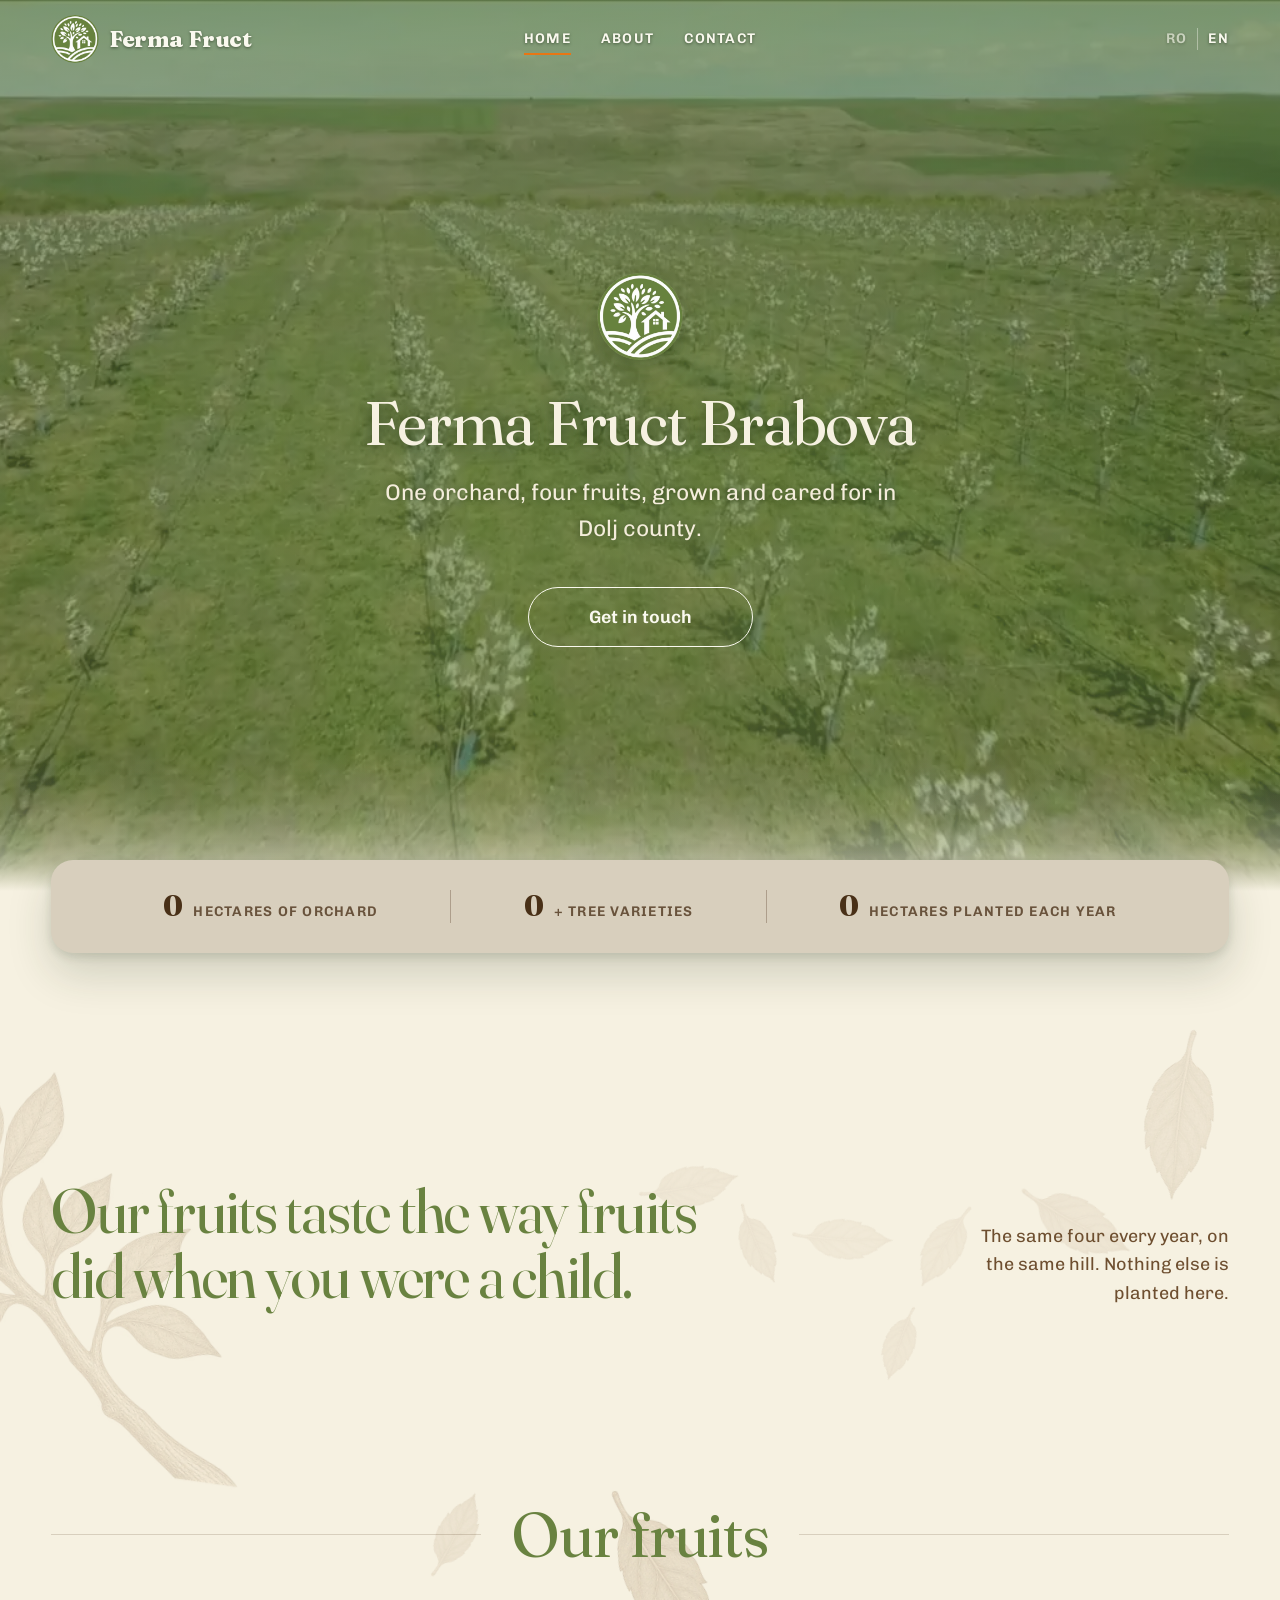
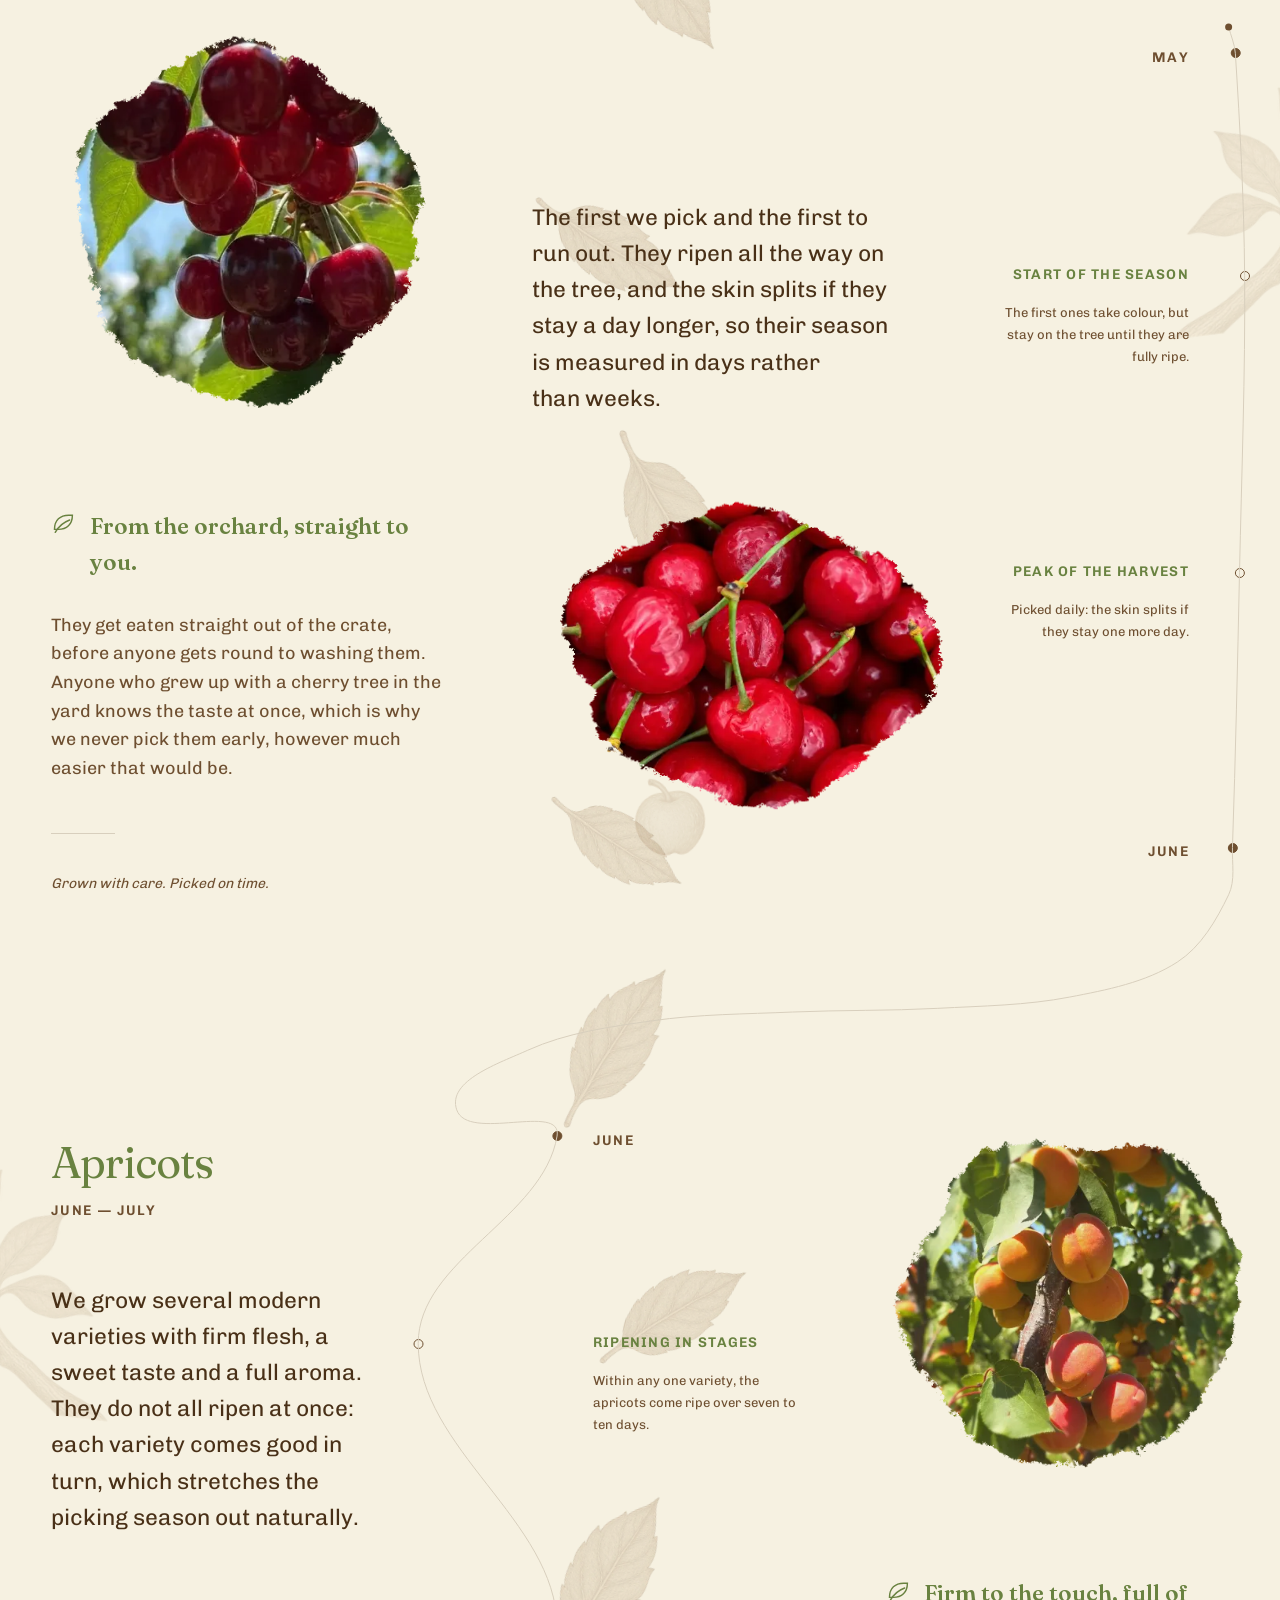
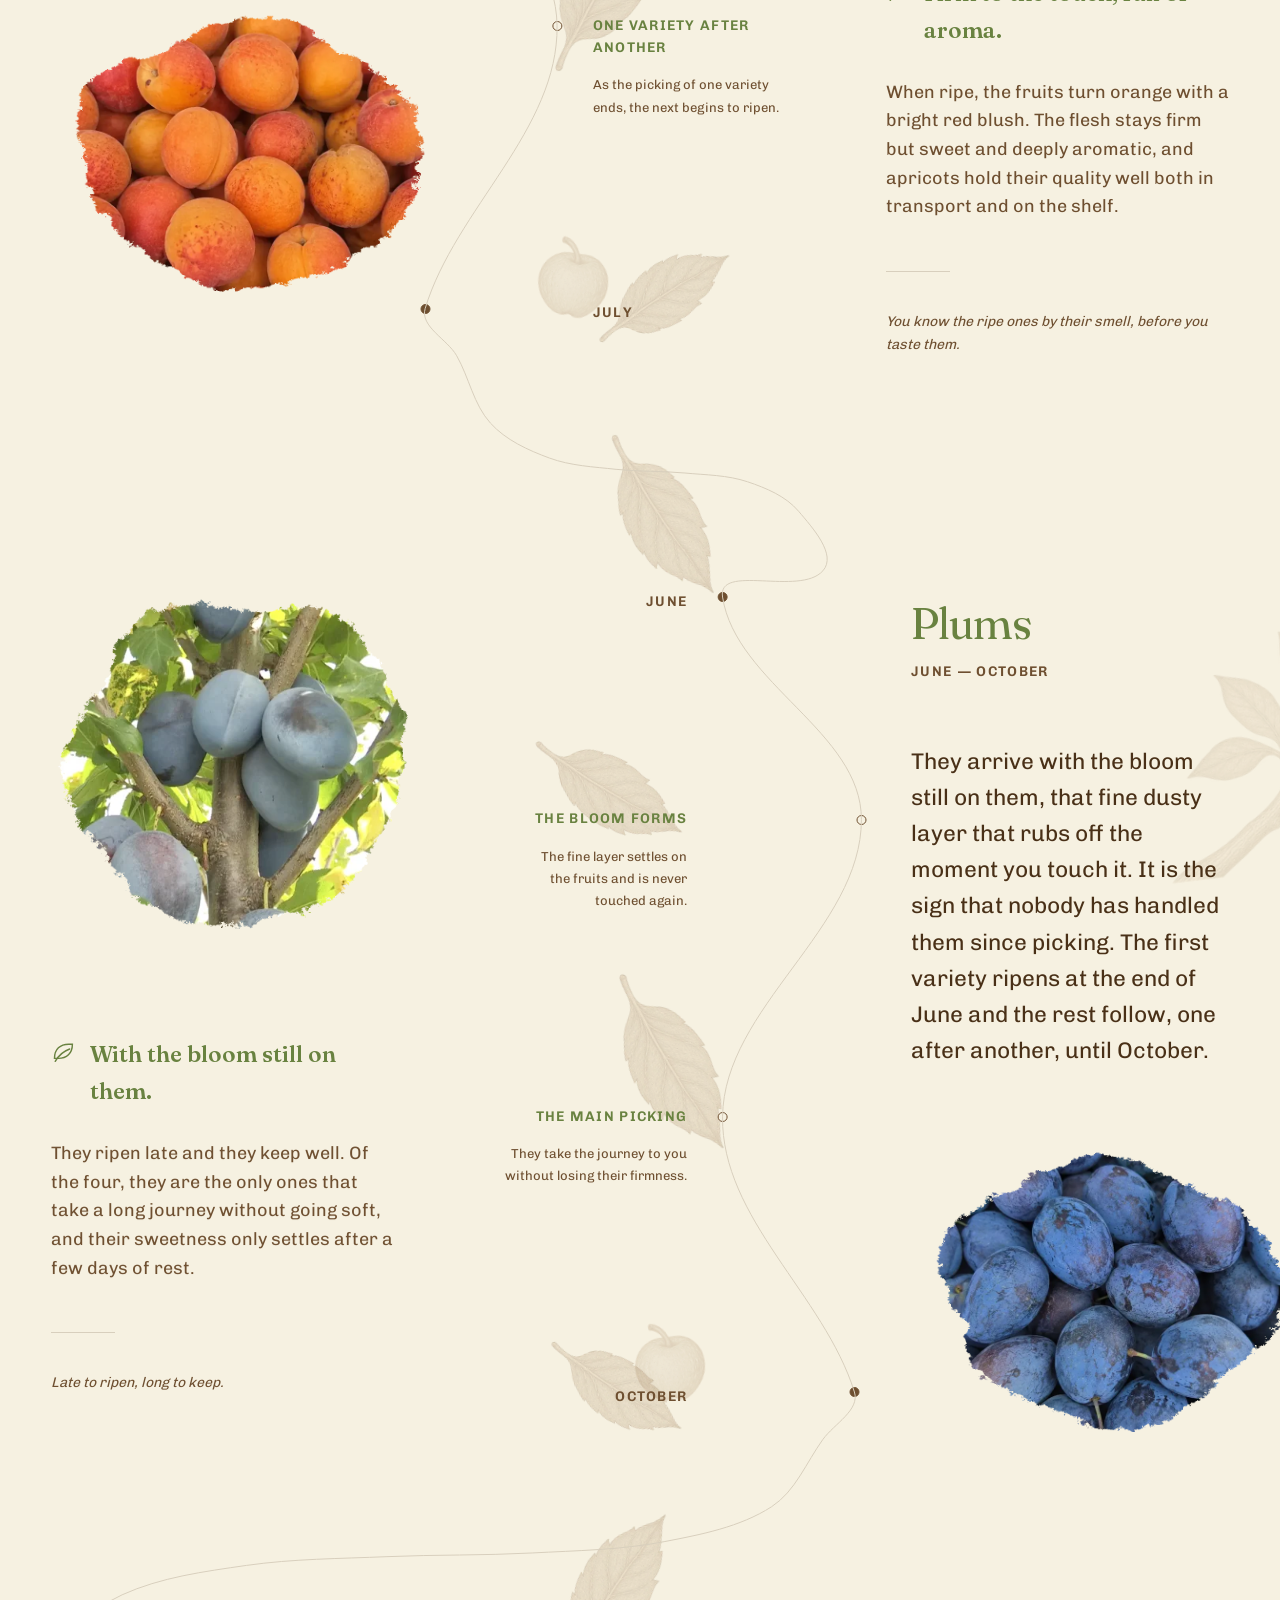
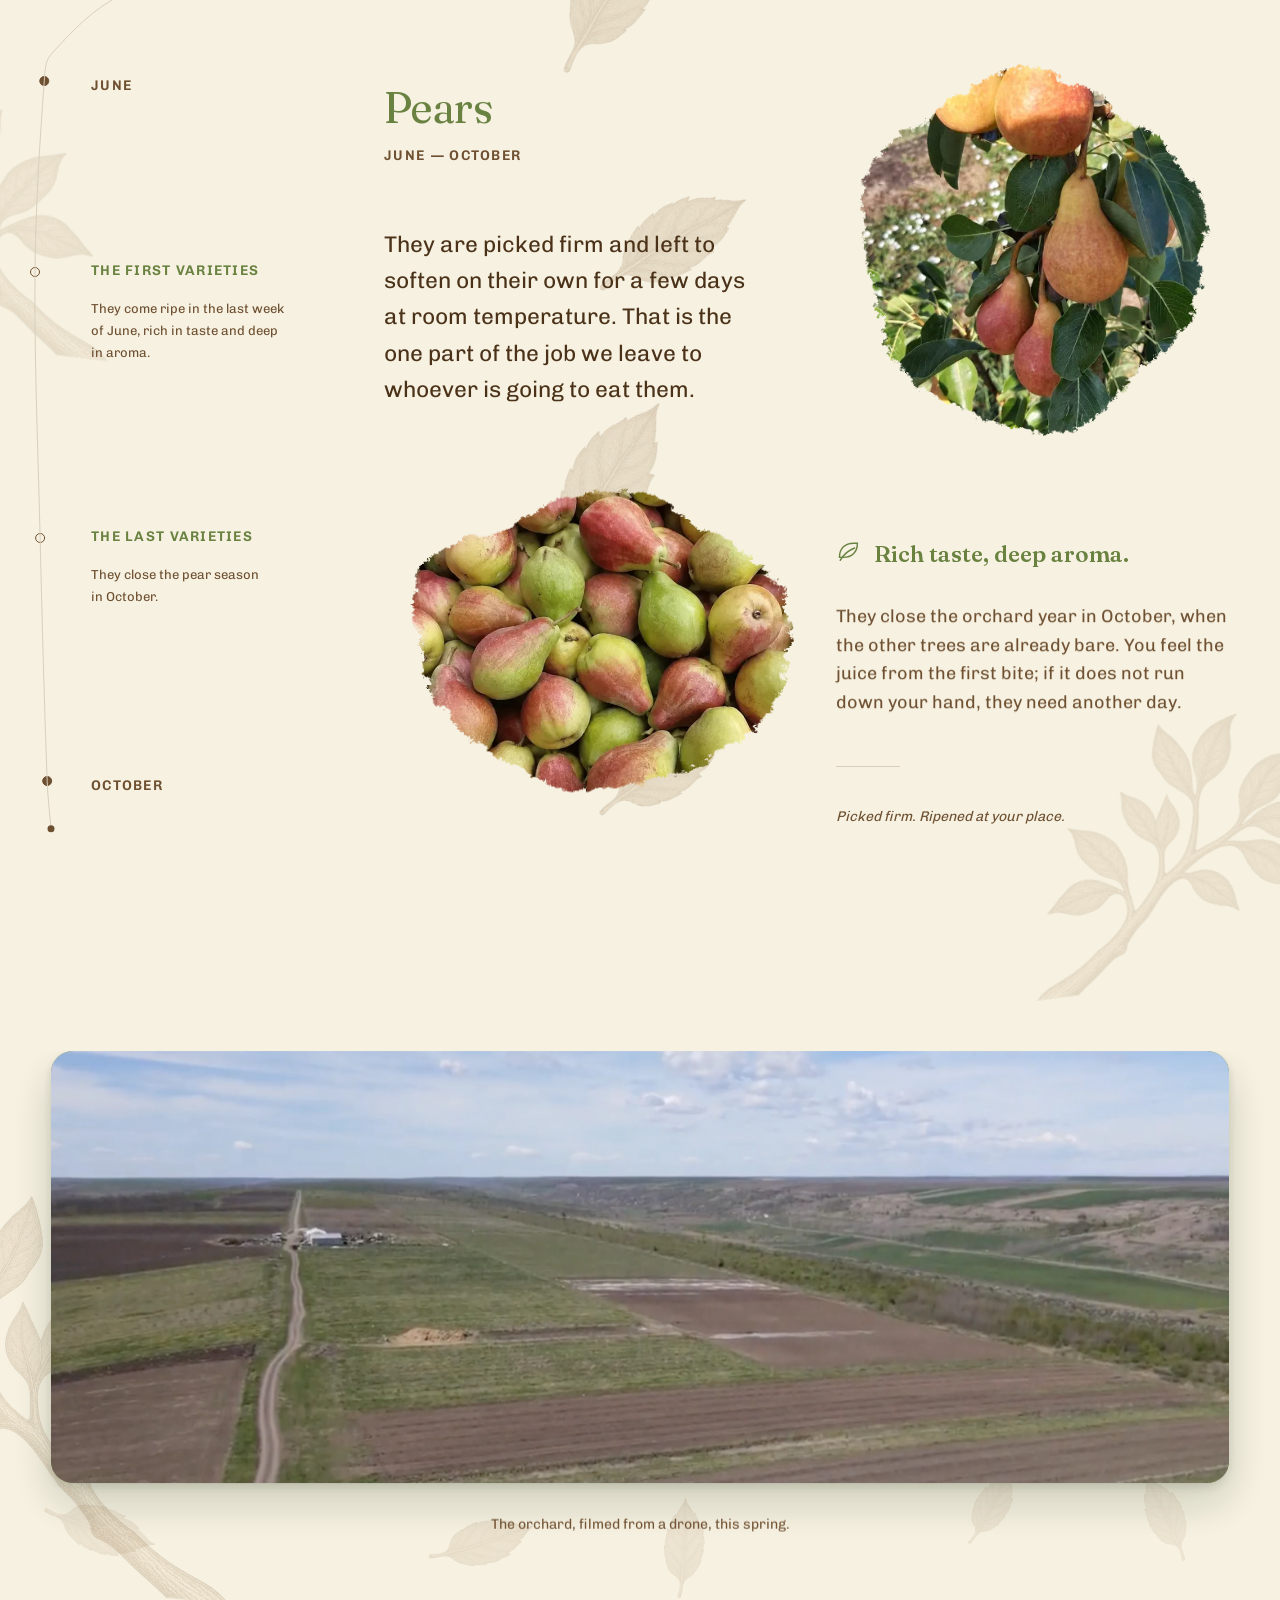
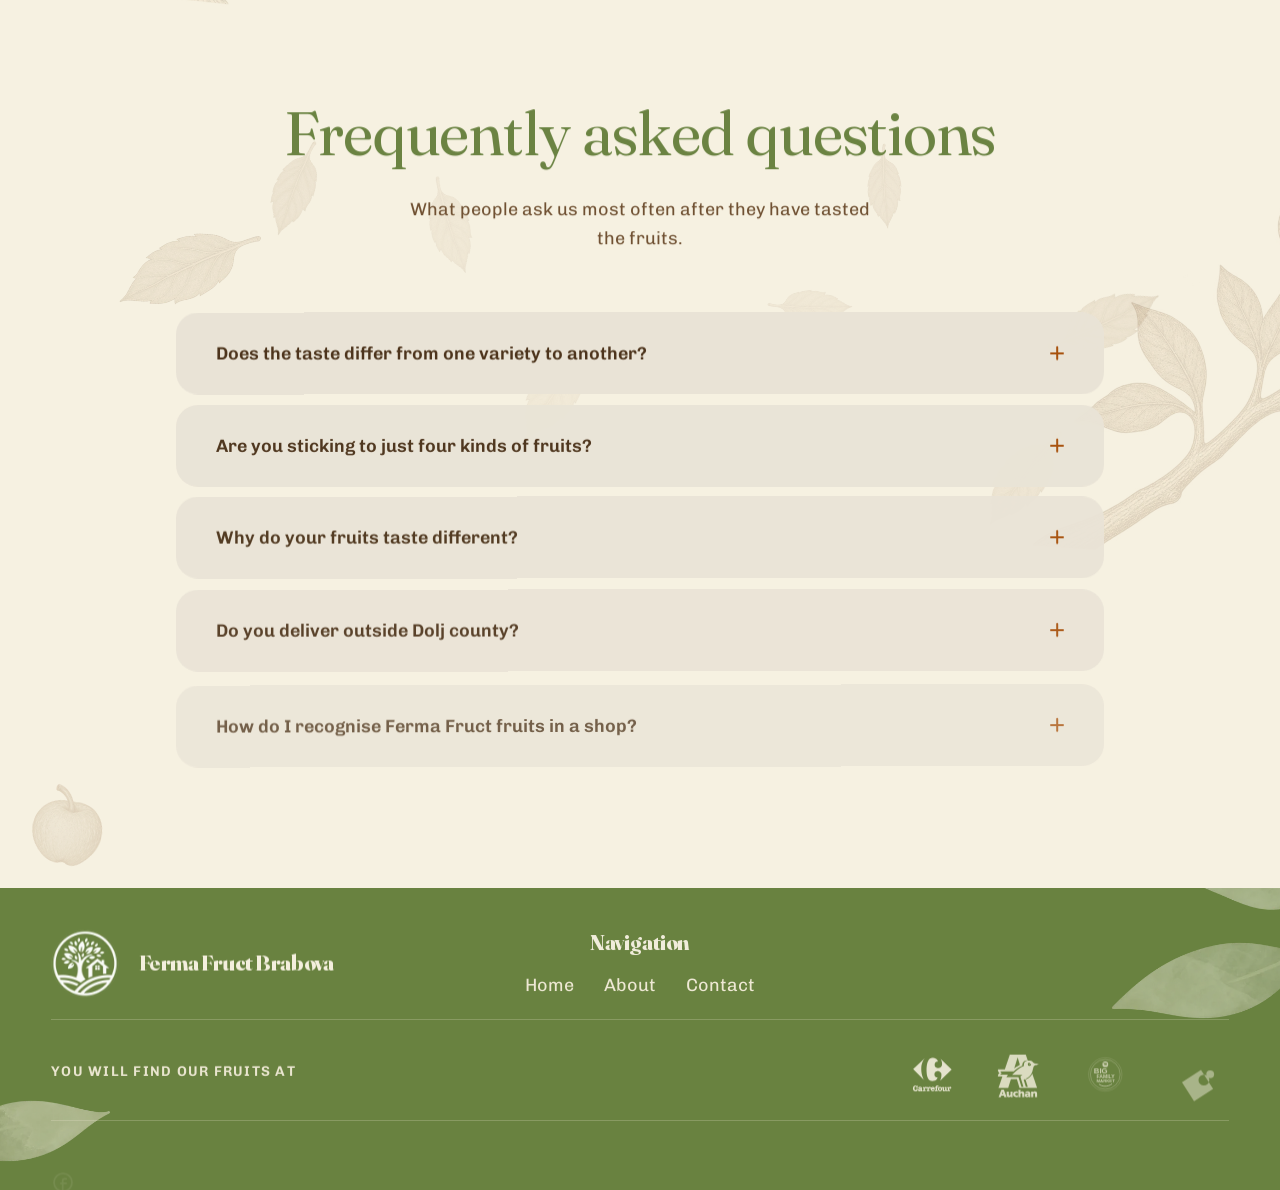
==== commit d6c9cd59: "en: fructele la plural în tot textul englezesc „fruit" ca substantiv de masă suna a etichetă de raft" ====
--- a/en/index.html
+++ b/en/index.html
@@ -288,7 +288,7 @@
       <div class="orchard__inner">
 
         <div class="orchard__head">
-          <p class="orchard__statement">Our fruit tastes the way fruit did when you were a child.</p>
+          <p class="orchard__statement">Our fruits taste the way fruits did when you were a child.</p>
           <p class="orchard__note">The same four every year, on the same hill. Nothing else is planted here.</p>
         </div>
 
@@ -296,7 +296,7 @@
           <span class="orchard__catalog-rule" aria-hidden="true"></span>
           <div class="orchard__catalog-lockup">
             <img class="orchard__catalog-leaf" src="../img/leaf-480.webp" width="480" height="480" alt="" aria-hidden="true" loading="lazy" decoding="async">
-            <h2 class="orchard__title">Our fruit</h2>
+            <h2 class="orchard__title">Our fruits</h2>
           </div>
           <span class="orchard__catalog-rule" aria-hidden="true"></span>
         </div>
@@ -418,7 +418,7 @@
                   Firm to the touch, full of aroma.
                 </h4>
 
-                <p class="grove__detail">When ripe, the fruit turns orange with a bright red blush. The flesh stays firm but sweet and deeply aromatic, and apricots hold their quality well both in transport and on the shelf.</p>
+                <p class="grove__detail">When ripe, the fruits turn orange with a bright red blush. The flesh stays firm but sweet and deeply aromatic, and apricots hold their quality well both in transport and on the shelf.</p>
 
                 <p class="grove__seal">You know the ripe ones by their smell, before you taste them.</p>
               </div>
@@ -494,7 +494,7 @@
               <li class="grove__stage grove__stage--edge"><span class="grove__month">June</span></li>
               <li class="grove__stage">
                 <h4 class="grove__stage-name">The bloom forms</h4>
-                <p class="grove__stage-note">The fine layer settles on the fruit and is never touched again.</p>
+                <p class="grove__stage-note">The fine layer settles on the fruits and is never touched again.</p>
               </li>
               <li class="grove__stage">
                 <h4 class="grove__stage-name">The main picking</h4>
@@ -638,7 +638,7 @@
 
         <div class="faq__head">
           <h2 class="faq__title">Frequently asked questions</h2>
-          <p class="faq__lead">What people ask us most often after they have tasted the fruit.</p>
+          <p class="faq__lead">What people ask us most often after they have tasted the fruits.</p>
         </div>
 
         <ul class="faq__list">
@@ -661,7 +661,7 @@
           <li class="faq__item">
             <details class="faq__row" name="faq">
               <summary class="faq__q">
-                <span class="faq__qtext">Are you sticking to just four kinds of fruit?</span>
+                <span class="faq__qtext">Are you sticking to just four kinds of fruits?</span>
                 <span class="faq__sign" aria-hidden="true"></span>
               </summary>
               <div class="faq__body">
@@ -675,14 +675,15 @@
           <li class="faq__item">
             <details class="faq__row" name="faq">
               <summary class="faq__q">
-                <span class="faq__qtext">Why does your fruit taste different?</span>
+                <span class="faq__qtext">Why do your fruits taste different?</span>
                 <span class="faq__sign" aria-hidden="true"></span>
               </summary>
               <div class="faq__body">
                 <div class="faq__a">
-                  <p>Our fruit is grown here, not imported, and treatments are only used when they are genuinely needed.
-                    We let it ripen on the tree and pick it when it is ready, not before its time. That is how it keeps
-                    its taste and its aroma, and why it reminds so many people of the fruit they ate as children.</p>
+                  <p>Our fruits are grown here, not imported, and treatments are only used when they are genuinely needed.
+                    We let them ripen on the tree and pick them when they are ready, not before their time. That is how
+                    they keep their taste and their aroma, and why they remind so many people of the fruits they ate as
+                    children.</p>
                 </div>
               </div>
             </details>
@@ -697,8 +698,8 @@
               <div class="faq__body">
                 <div class="faq__a">
                   <p>Yes. We deliver across Dolj and the neighbouring counties, including Vâlcea, Gorj and Argeș, and to
-                    warehouses in Bucharest that distribute the fruit nationwide. We also work with businesses that
-                    want to bring our fruit closer to their own customers.</p>
+                    warehouses in Bucharest that distribute the fruits nationwide. We also work with businesses that
+                    want to bring our fruits closer to their own customers.</p>
                 </div>
               </div>
             </details>
@@ -707,13 +708,13 @@
           <li class="faq__item">
             <details class="faq__row" name="faq">
               <summary class="faq__q">
-                <span class="faq__qtext">How do I recognise Ferma Fruct produce in a shop?</span>
+                <span class="faq__qtext">How do I recognise Ferma Fruct fruits in a shop?</span>
                 <span class="faq__sign" aria-hidden="true"></span>
               </summary>
               <div class="faq__body">
                 <div class="faq__a">
                   <p>Every crate we deliver to a shop carries a label with our company details, the location of the
-                    farm and the variety of the fruit.</p>
+                    farm and the variety of the fruits.</p>
                 </div>
               </div>
             </details>
@@ -779,7 +780,7 @@
          role="img" + aria-label țin locul textului alternativ; focusable="false"
          scoate SVG-ul din tab order în IE/Edge vechi. -->
     <div class="partners">
-      <h2 class="partners__label">You will find our fruit at</h2>
+      <h2 class="partners__label">You will find our fruits at</h2>
 
       <ul class="partners__list">
         <li class="partners__item">
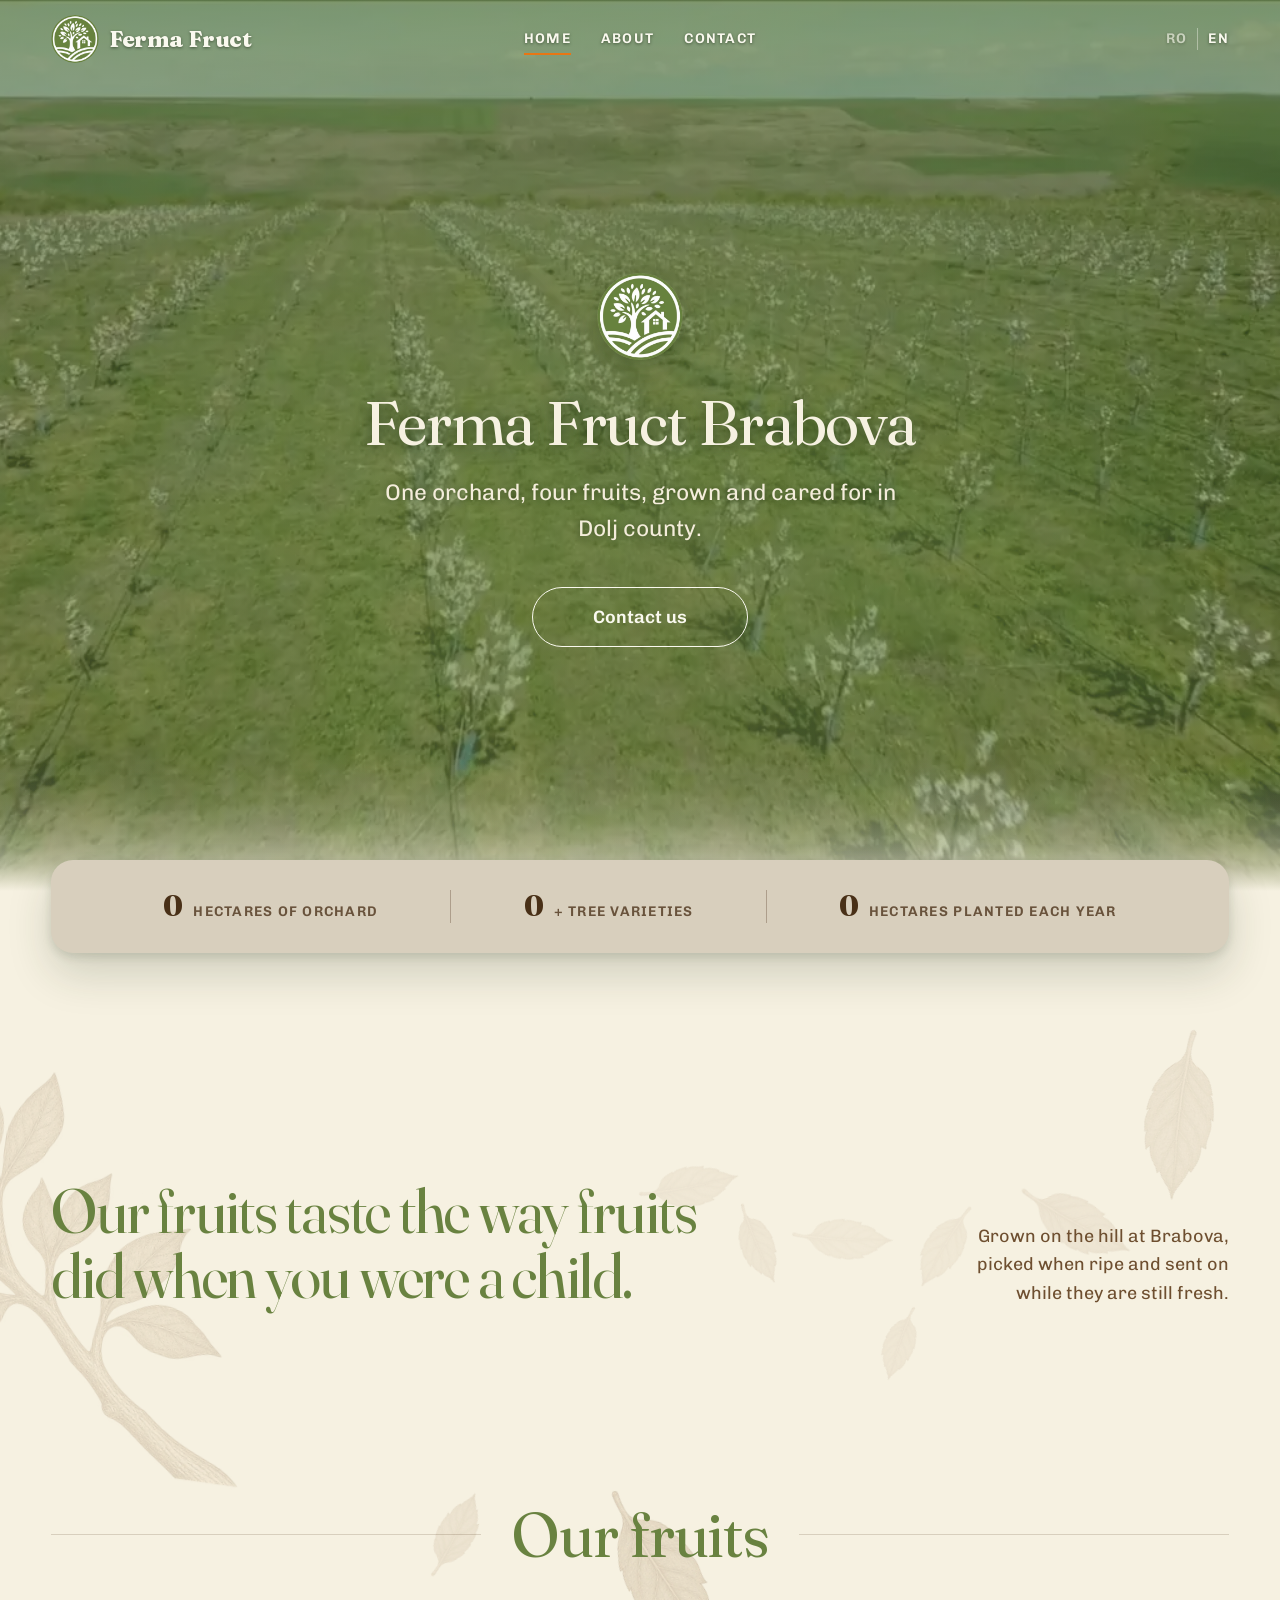
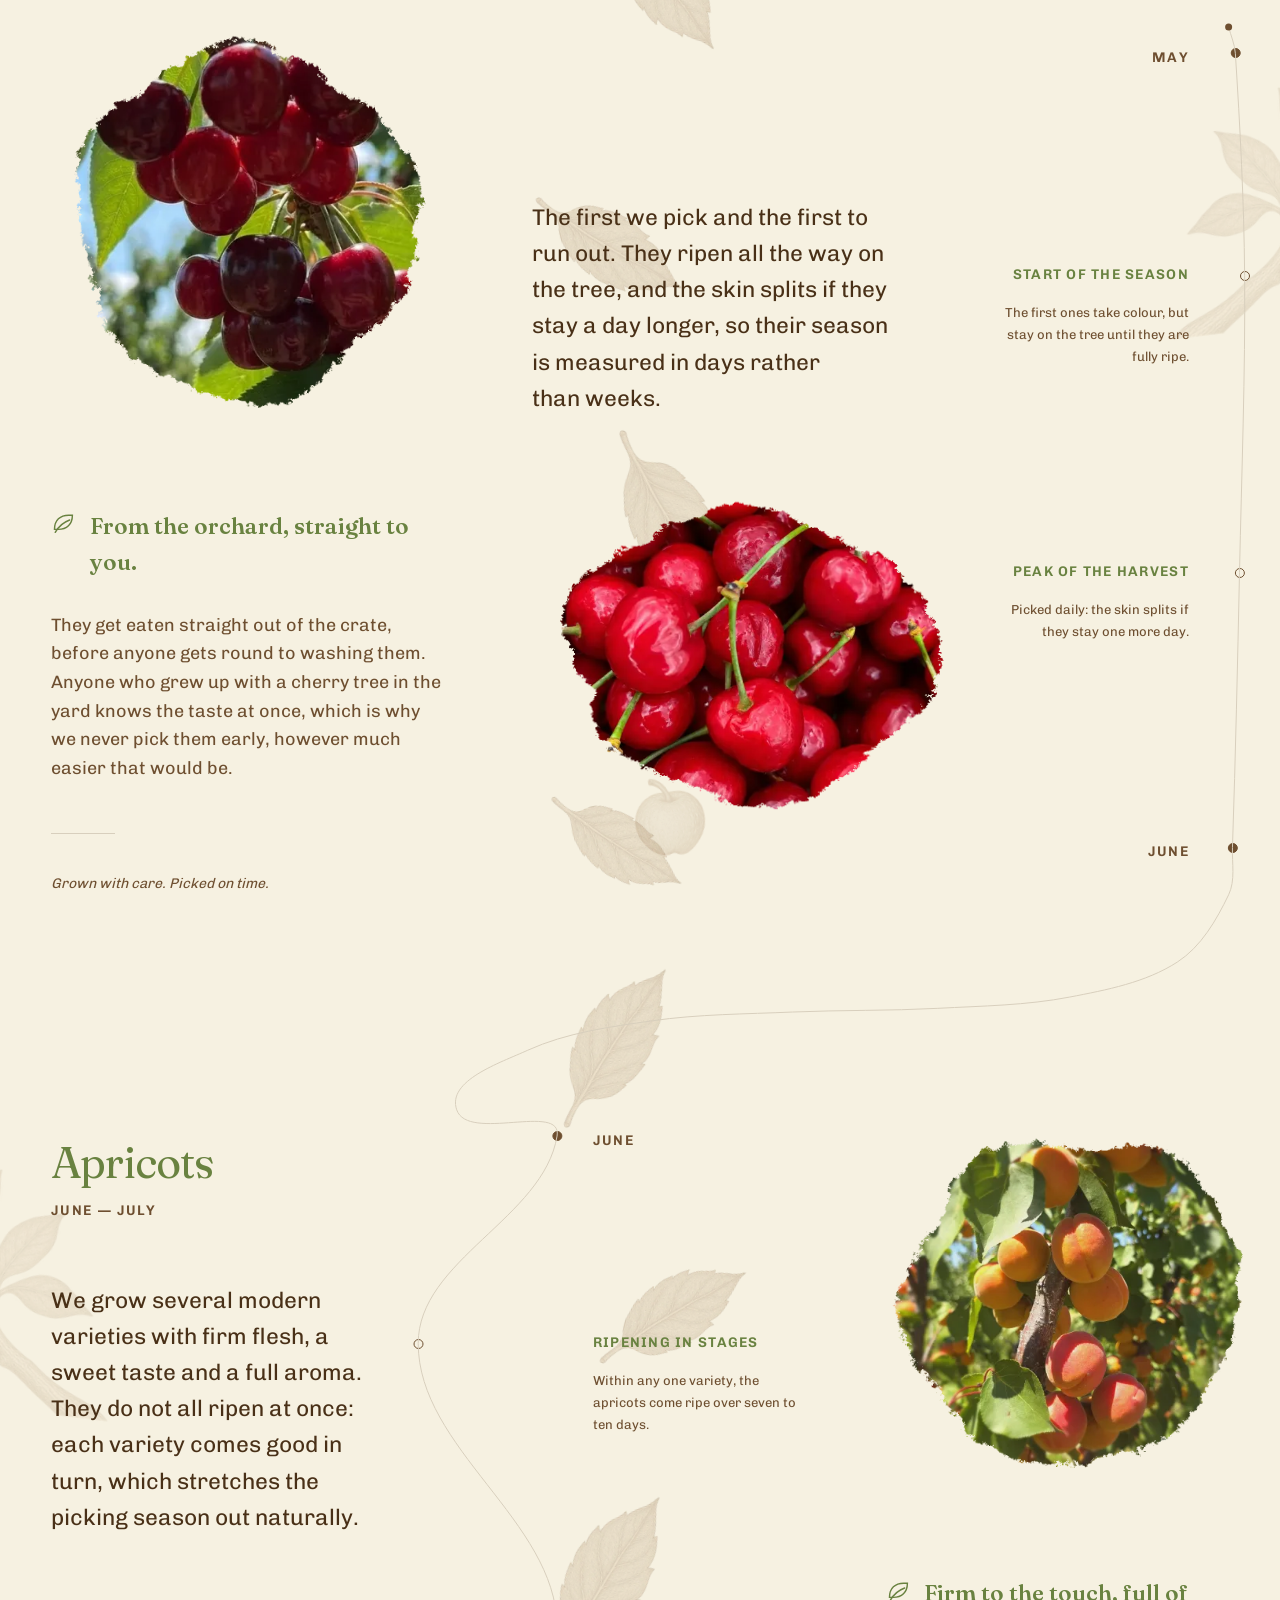
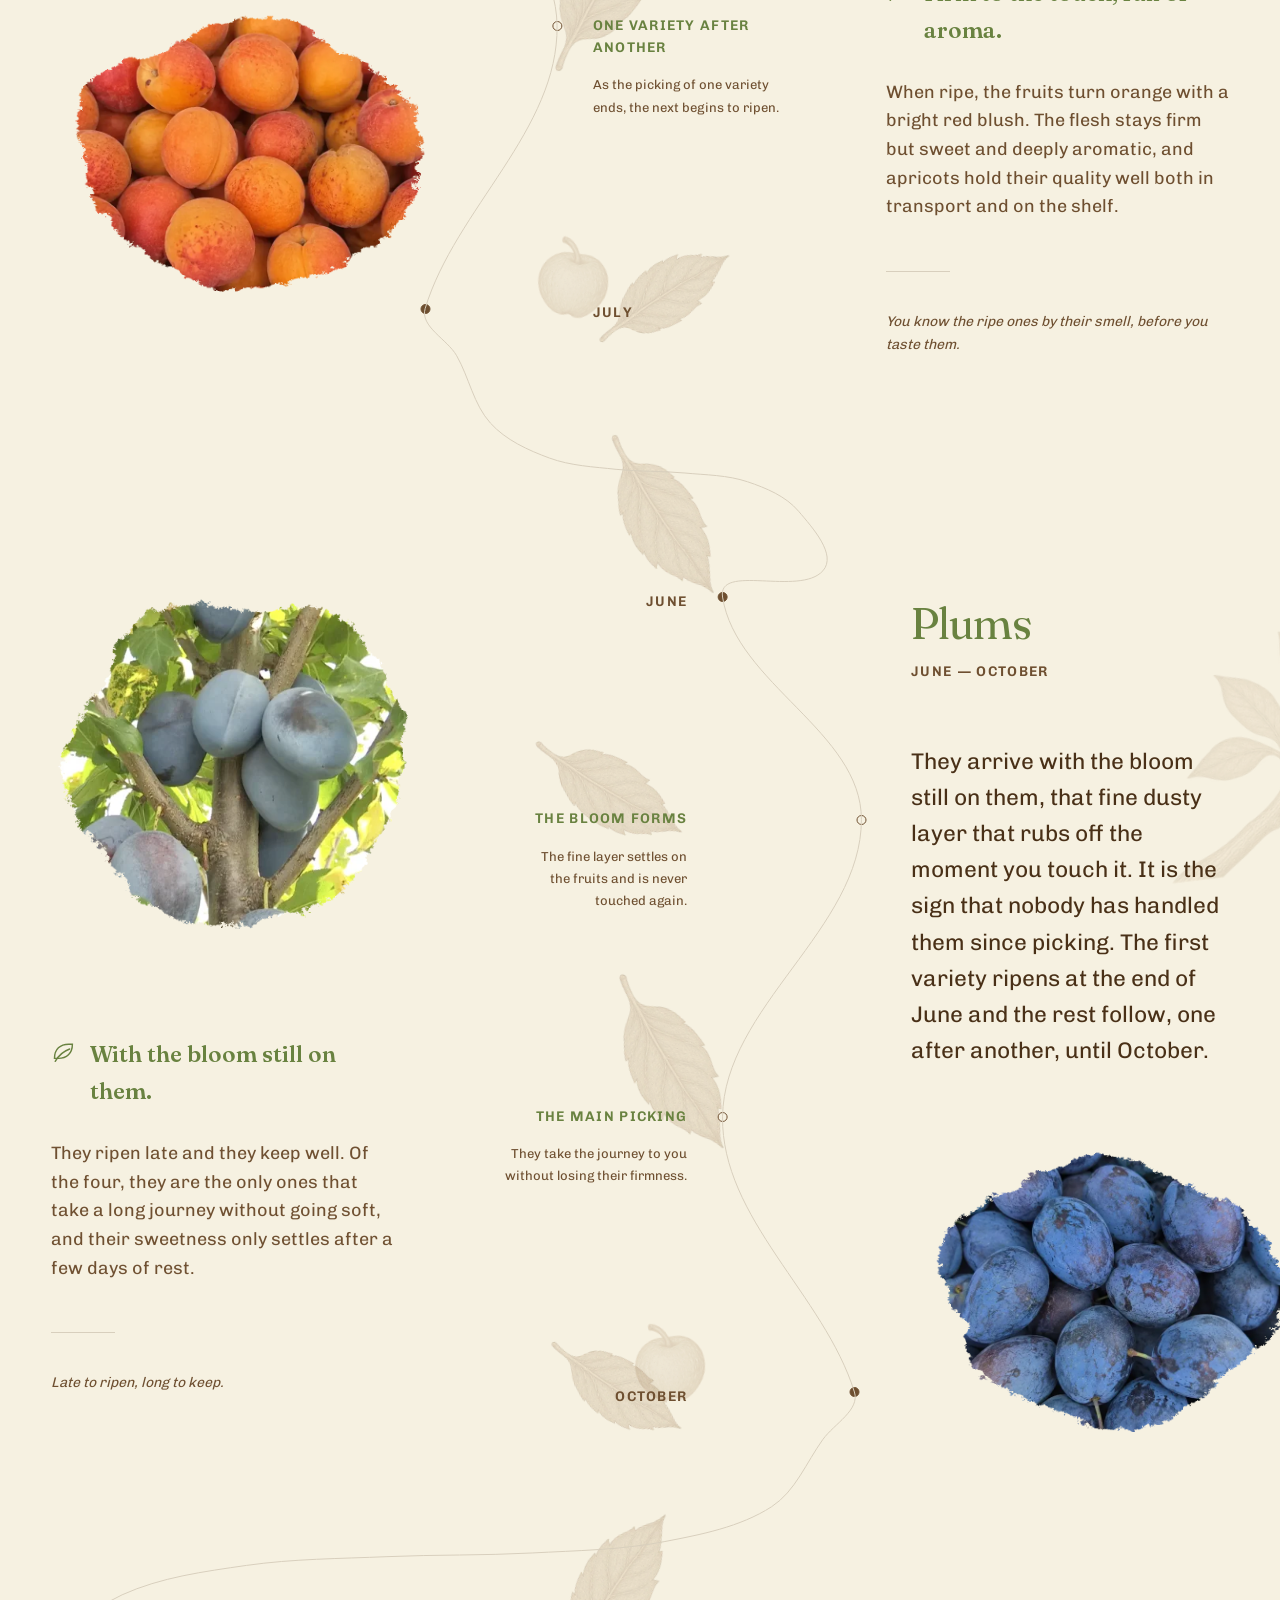
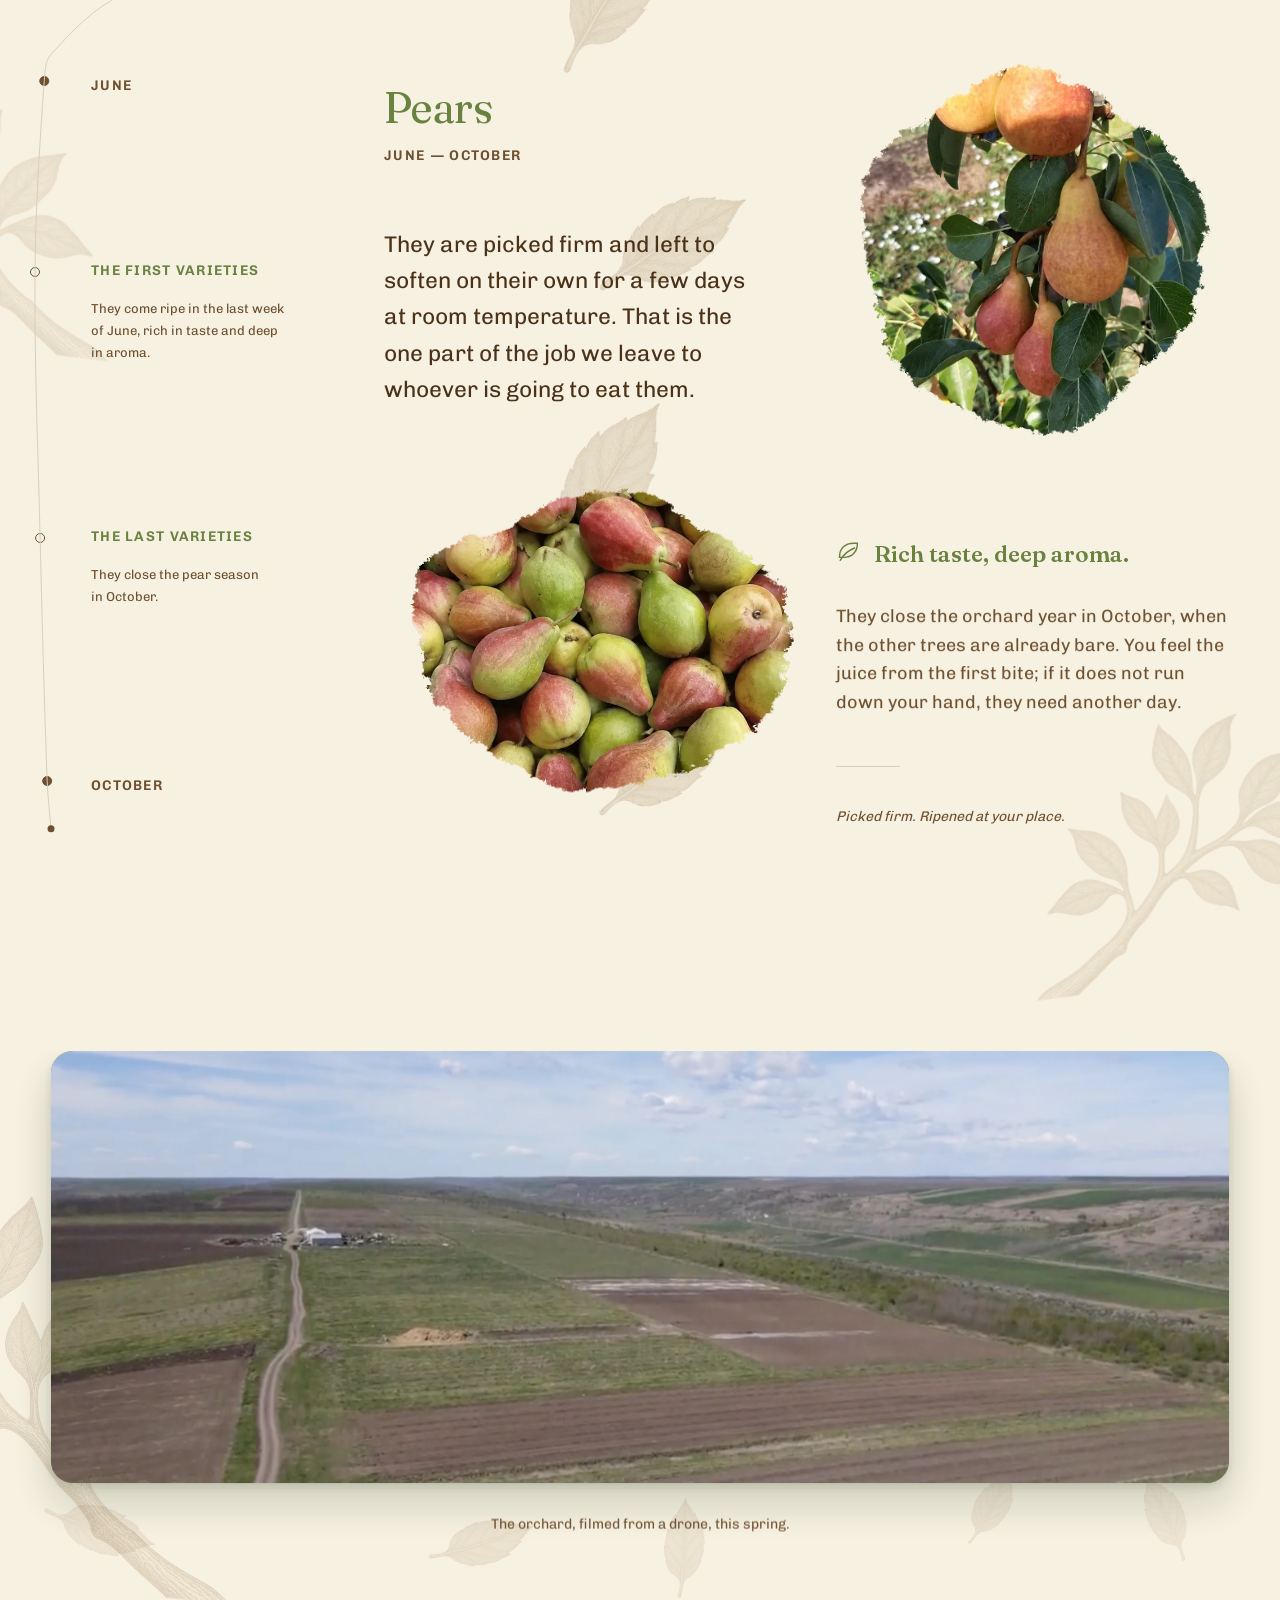
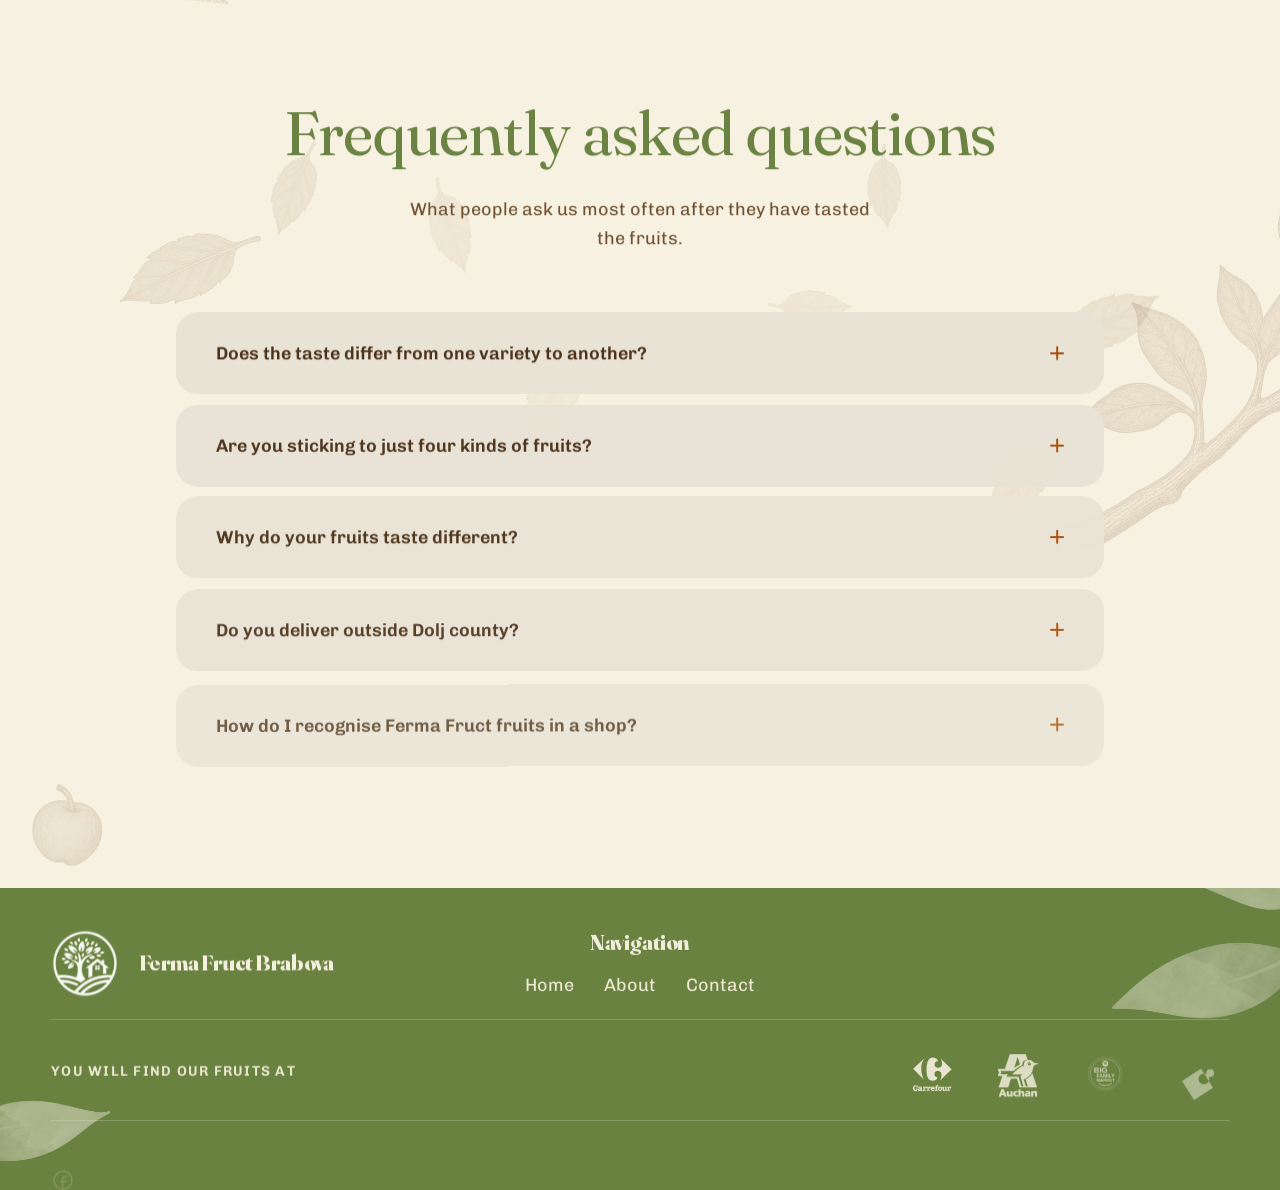
==== commit a680e56e: "en: butonul din hero spune „Contact us" „Get in touch" era mai moale decât restul paginii englezești" ====
--- a/en/index.html
+++ b/en/index.html
@@ -220,7 +220,7 @@
         <img class="hero__mark" src="../img/logo-320.webp?v=20260822-logo-1" width="320" height="320" alt="" loading="eager">
         <h1 class="hero__title">Ferma Fruct Brabova</h1>
         <p class="hero__lead">One orchard, four fruits, grown and cared for in Dolj county.</p>
-        <p class="hero__cta"><a class="btn" href="contact.html">Get in touch</a></p>
+        <p class="hero__cta"><a class="btn" href="contact.html">Contact us</a></p>
       </div>
 
     </section>
@@ -289,7 +289,7 @@
 
         <div class="orchard__head">
           <p class="orchard__statement">Our fruits taste the way fruits did when you were a child.</p>
-          <p class="orchard__note">The same four every year, on the same hill. Nothing else is planted here.</p>
+          <p class="orchard__note">Grown on the hill at Brabova, picked when ripe and sent on while they are still fresh.</p>
         </div>
 
         <div class="orchard__catalog">
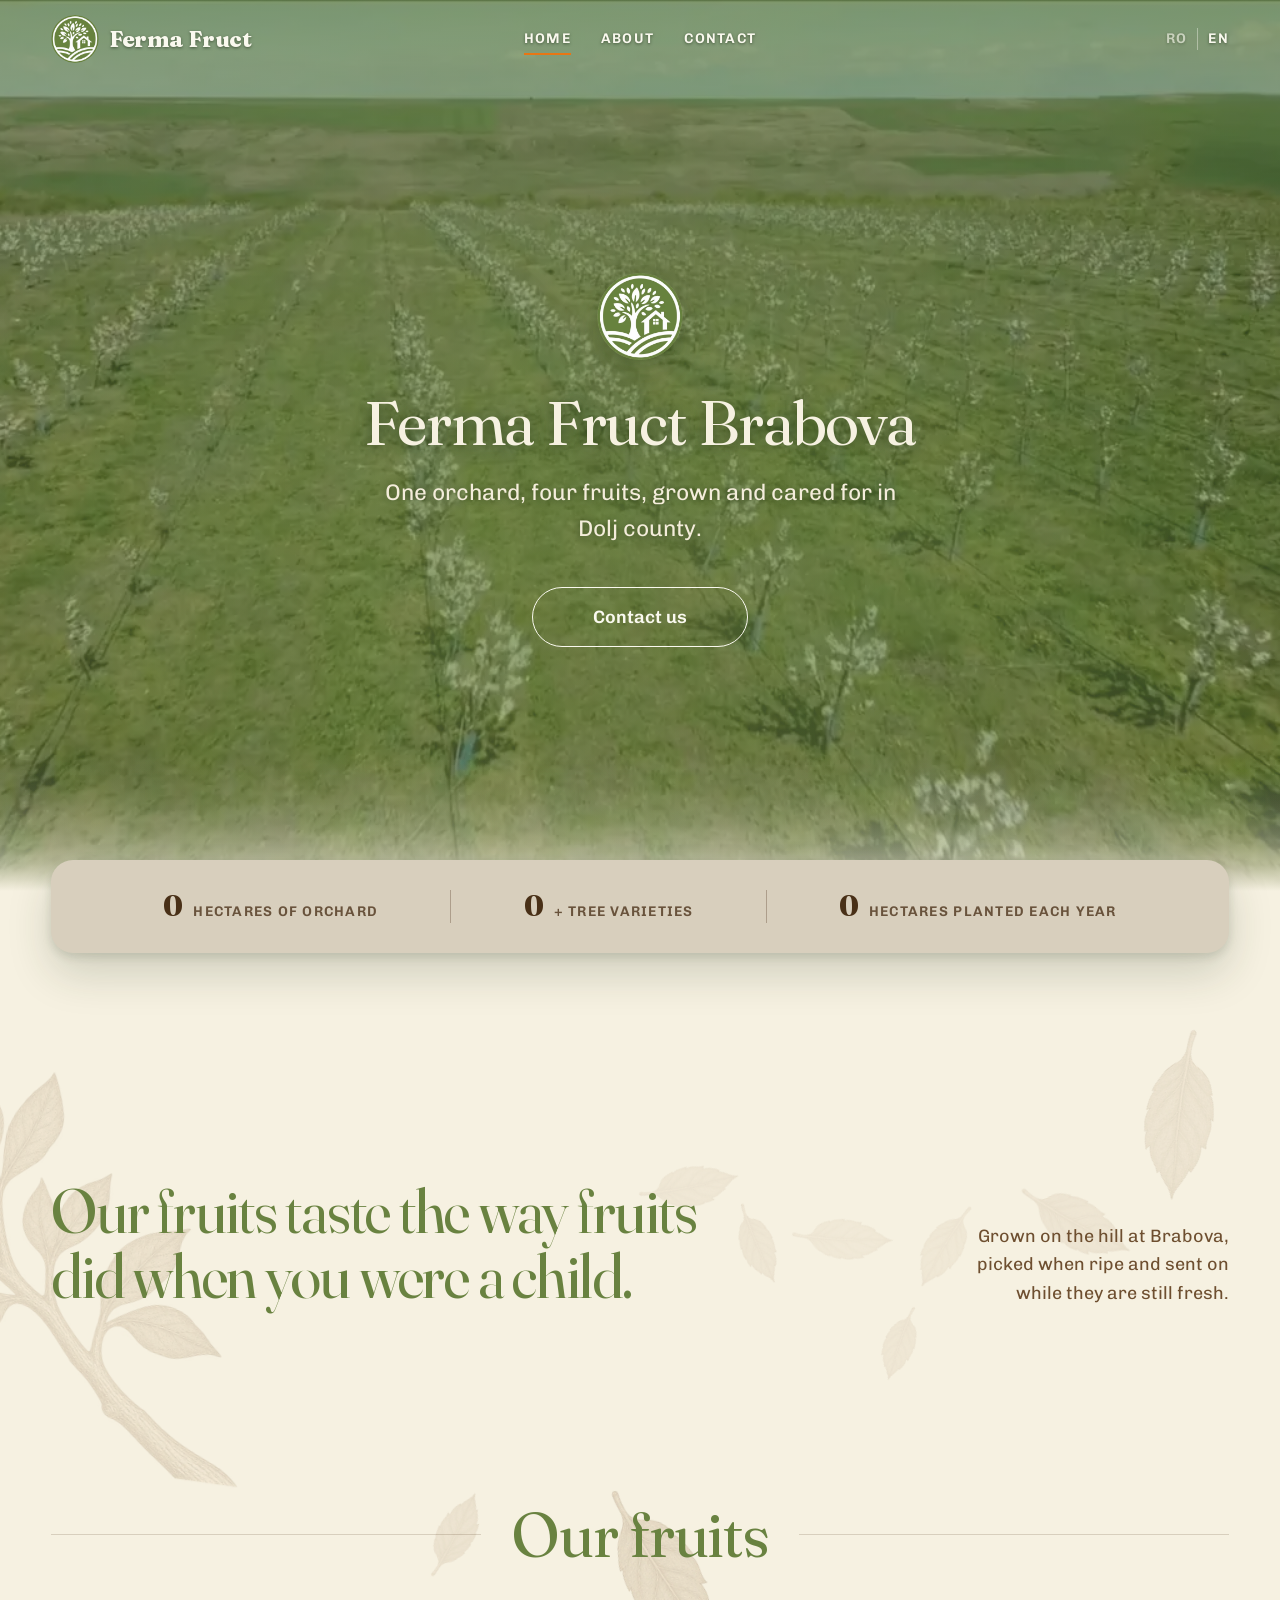
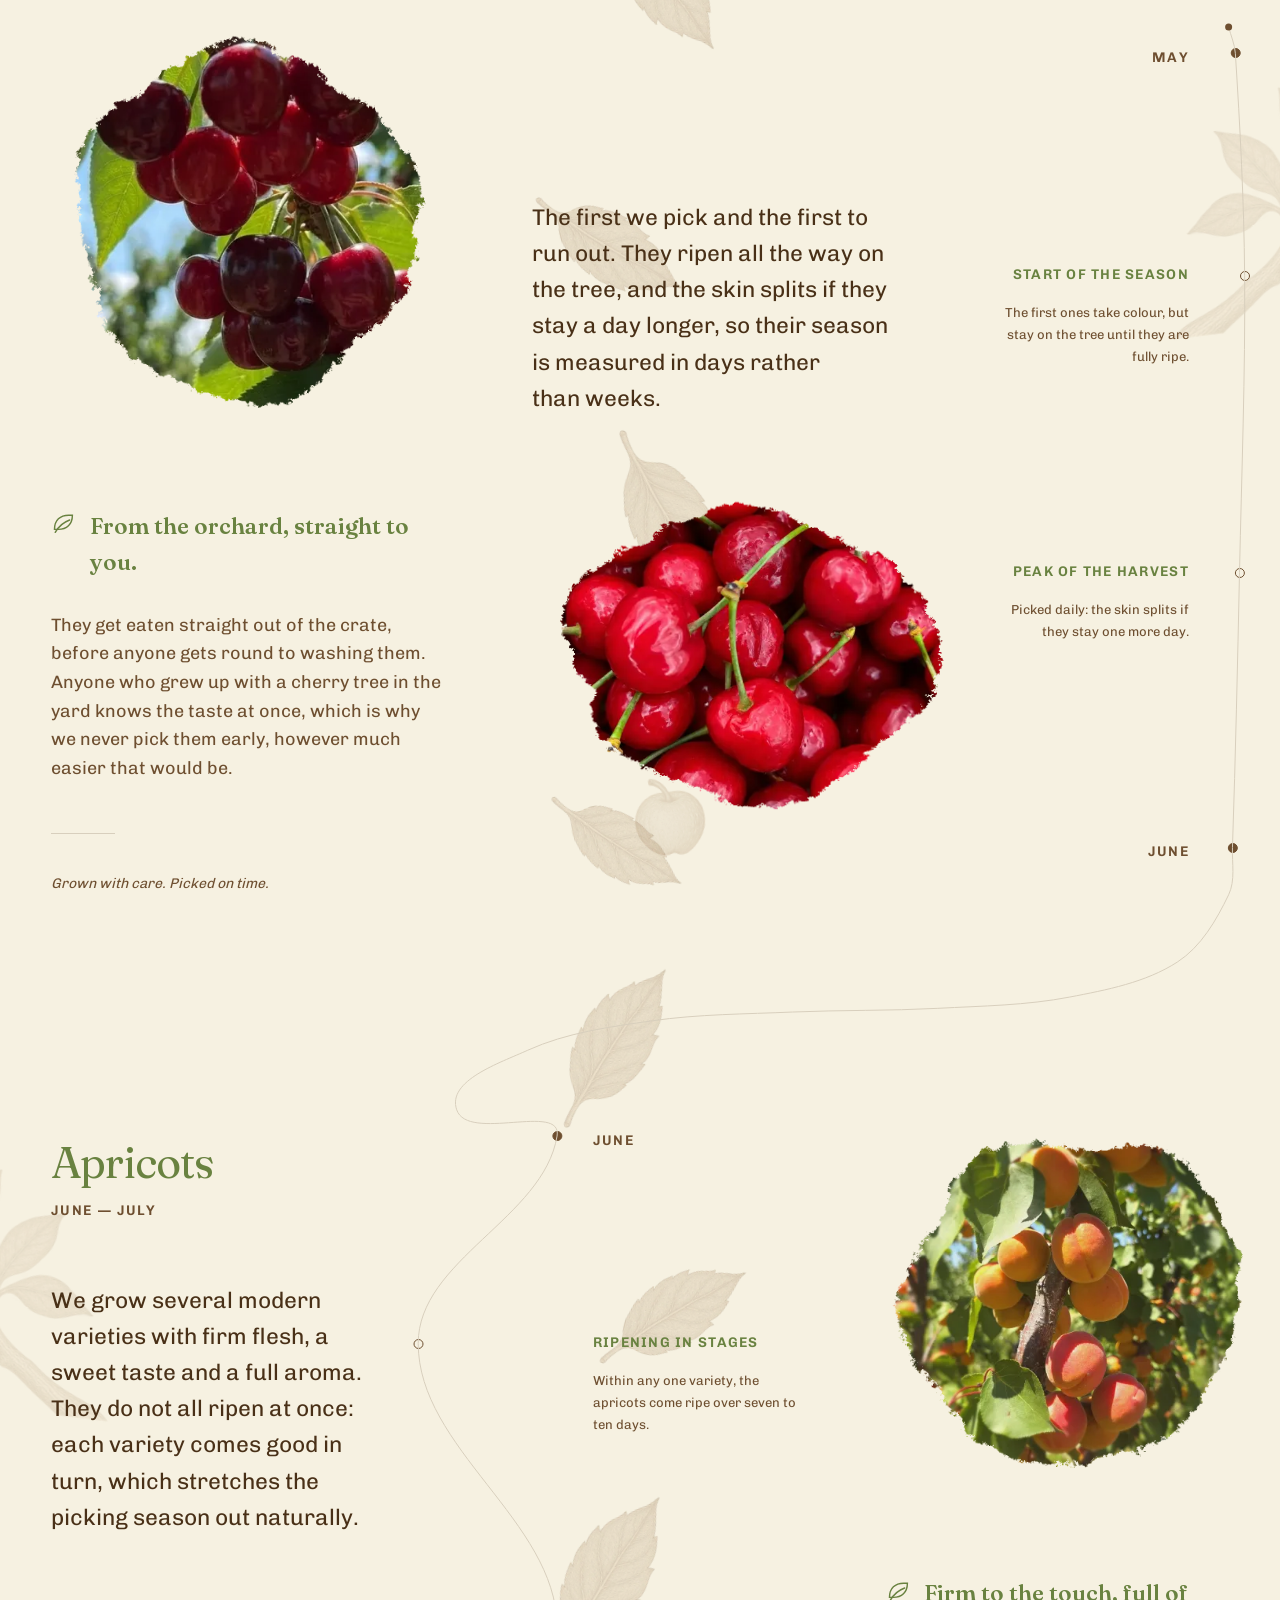
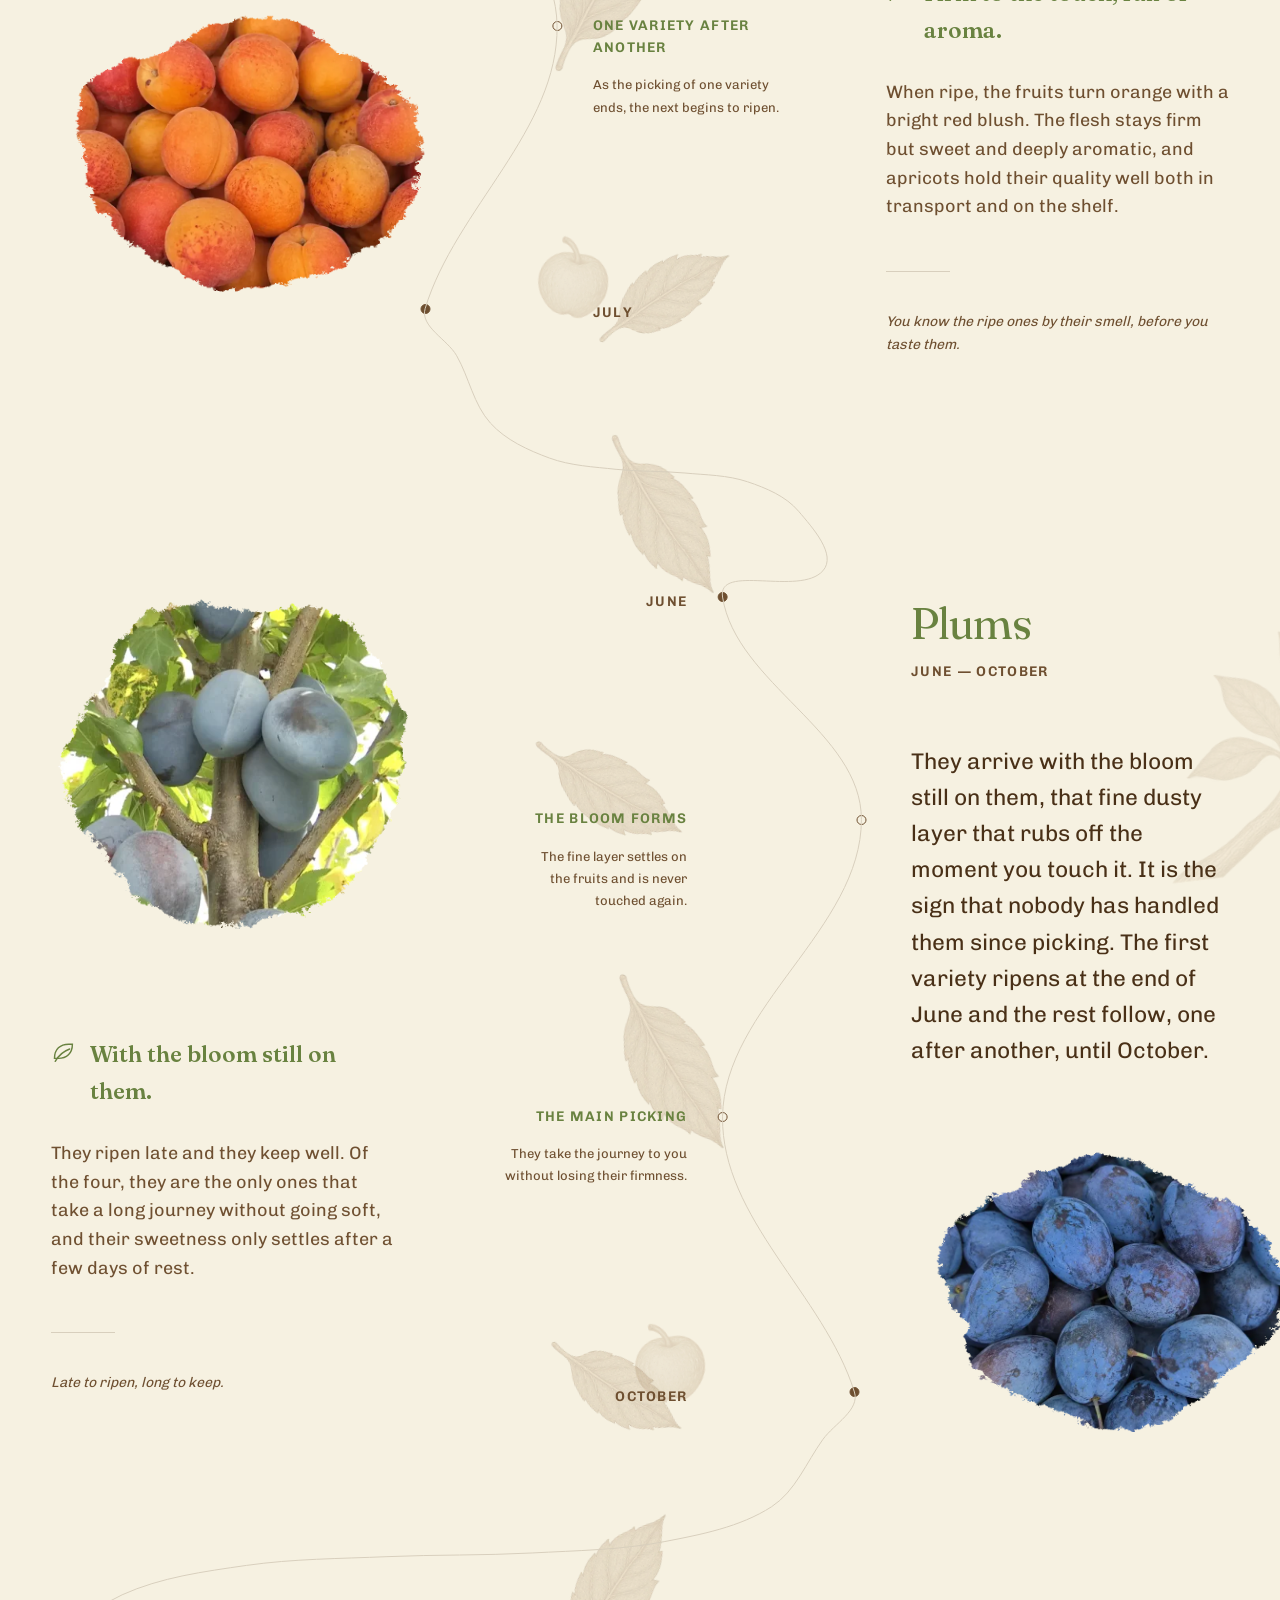
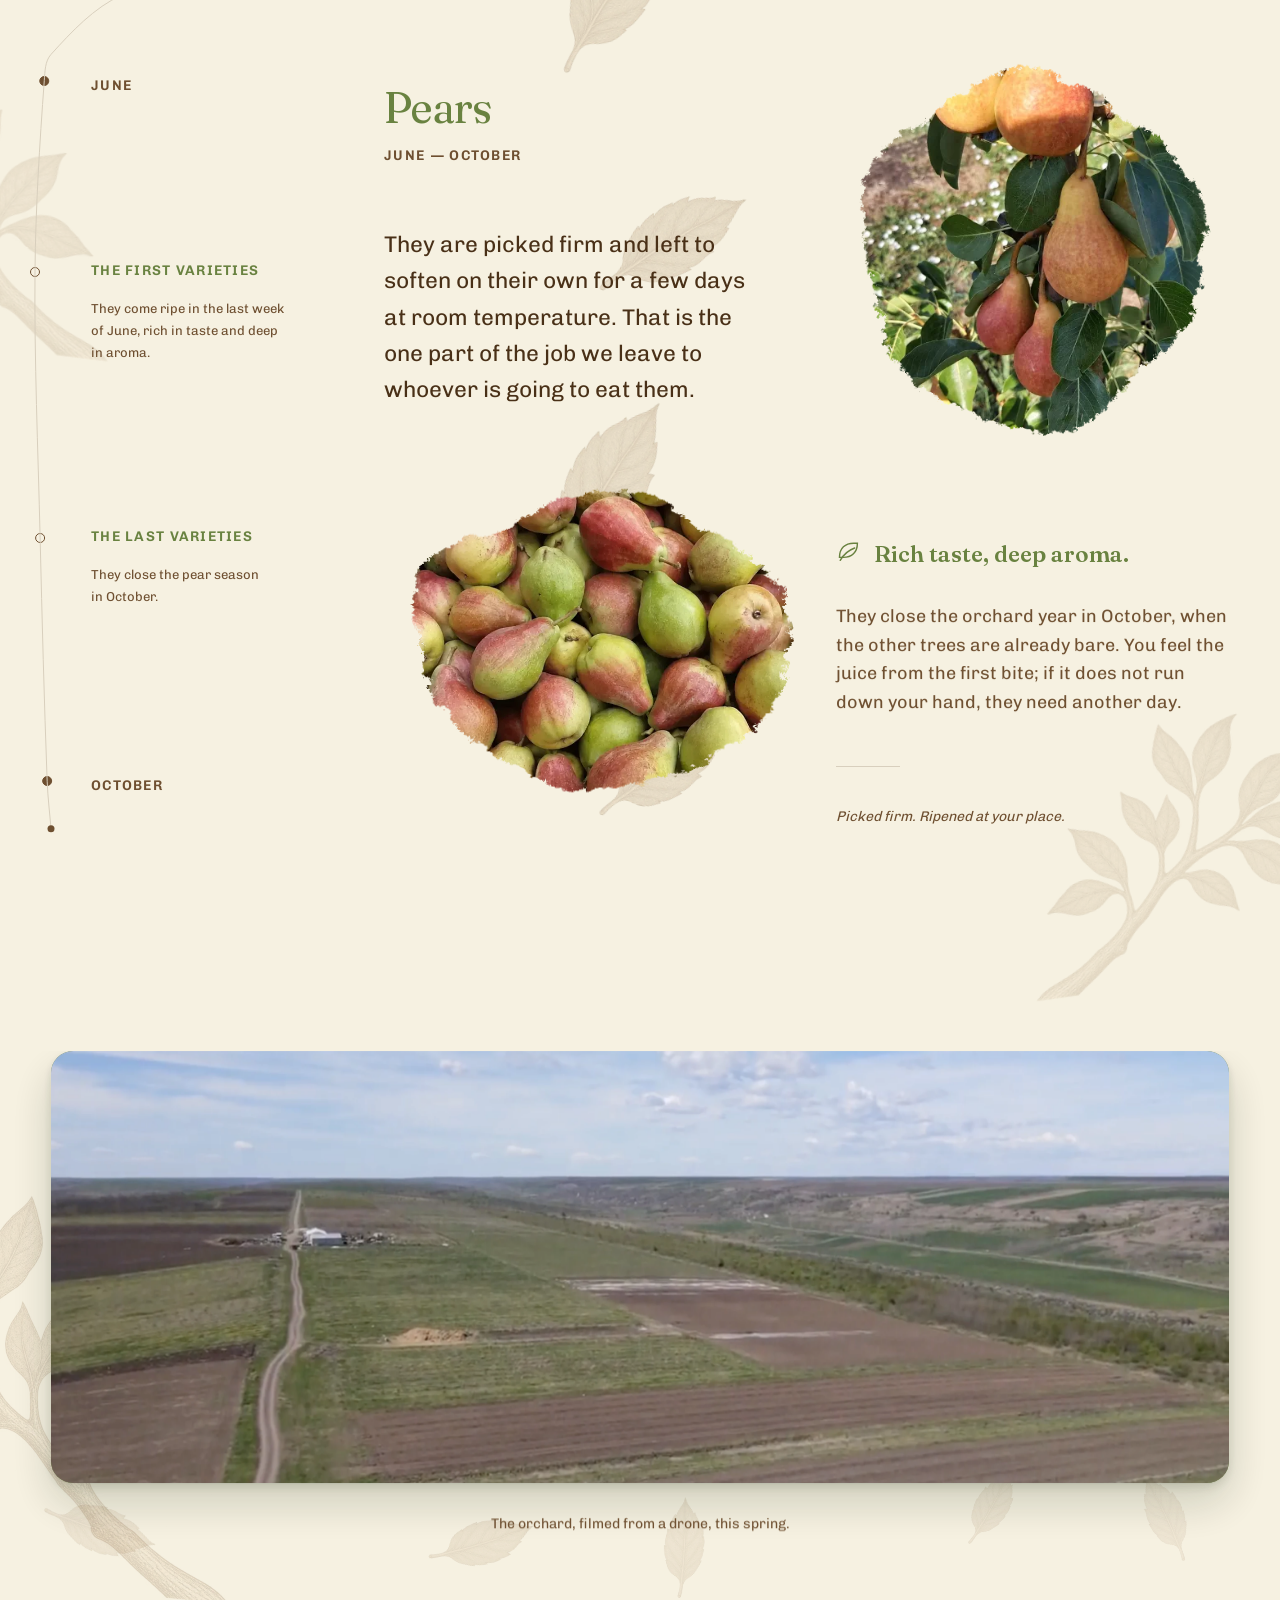
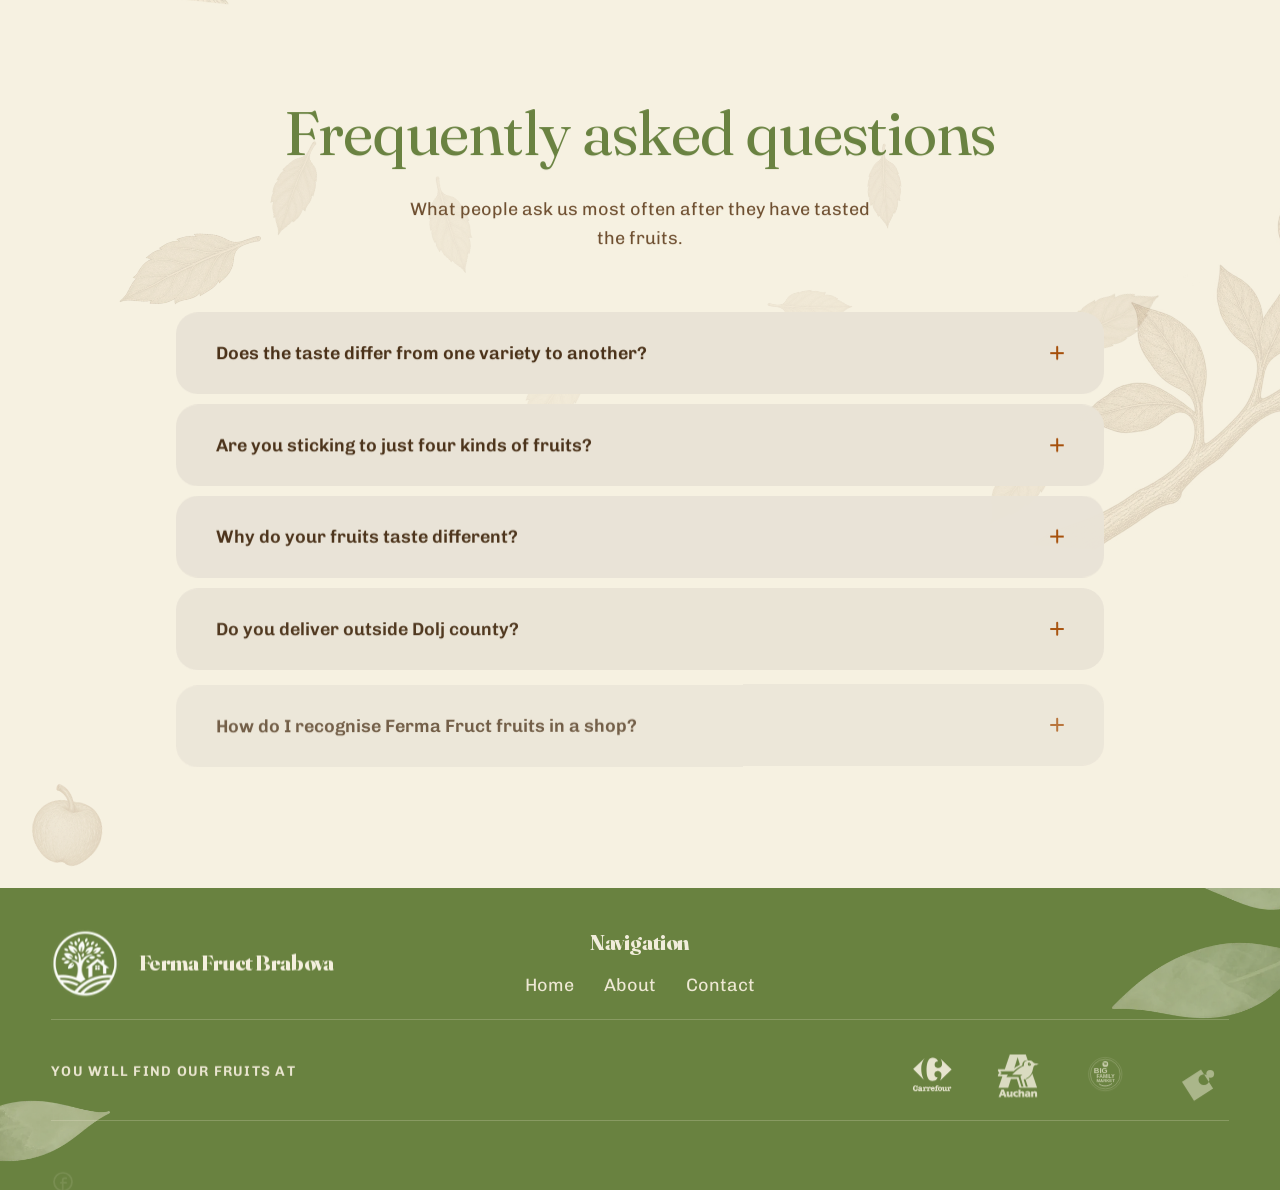
==== commit a3e57ca8: "misc: iconițe, ?v= pe foile de bază, un comentariu vechi normalize.css, tokens.css și base.css se le" ====
--- a/en/index.html
+++ b/en/index.html
@@ -15,9 +15,9 @@
   <!-- Canonical: ignoră coada ?fbclid pe care o lipește Facebook la click -->
   <link rel="canonical" href="https://fermafructbrabova.ro/en/">
 
-  <link rel="stylesheet" href="../css/normalize.css">
-  <link rel="stylesheet" href="../css/tokens.css">
-  <link rel="stylesheet" href="../css/base.css">
+  <link rel="stylesheet" href="../css/normalize.css?v=20260825-launch-1">
+  <link rel="stylesheet" href="../css/tokens.css?v=20260825-launch-1">
+  <link rel="stylesheet" href="../css/base.css?v=20260825-launch-1">
   <link rel="stylesheet" href="../css/style.css?v=20260825-en-1">
 
   <!-- Preîncarcă doar fișierul latin; latin-ext (ș, ț) vine mai târziu prin unicode-range. Fără asta, titlul din hero clipește într-un font de rezervă. -->
@@ -45,10 +45,13 @@
 
   <meta name="twitter:card" content="summary_large_image">
 
-  <!-- Iconița din filă. SVG-ul se scalează la orice mărime și poate reacționa la modul întunecat -->
+  <!-- Iconița din filă: 32 pentru filă, 512 pentru ecrane dese și pentru
+       scurtături, .ico pentru browsere vechi. apple-touch-icon are fundal
+       plin, fiindcă iOS pune negru în spatele transparenței. -->
+  <link rel="icon" type="image/png" sizes="32x32" href="../favicon-32.png">
   <link rel="icon" type="image/png" sizes="512x512" href="../favicon.png">
   <link rel="shortcut icon" href="../favicon.ico">
-  <!-- Varianta .ico nu e legată: fișierul nu există încă. Se adaugă odată cu el. -->
+  <link rel="apple-touch-icon" href="../apple-touch-icon.png">
   <meta name="theme-color" content="#3E6027">
 
   <!-- Datele fermei. Strada lipsește din tot fișierul fiindcă ferma nu a dat-o
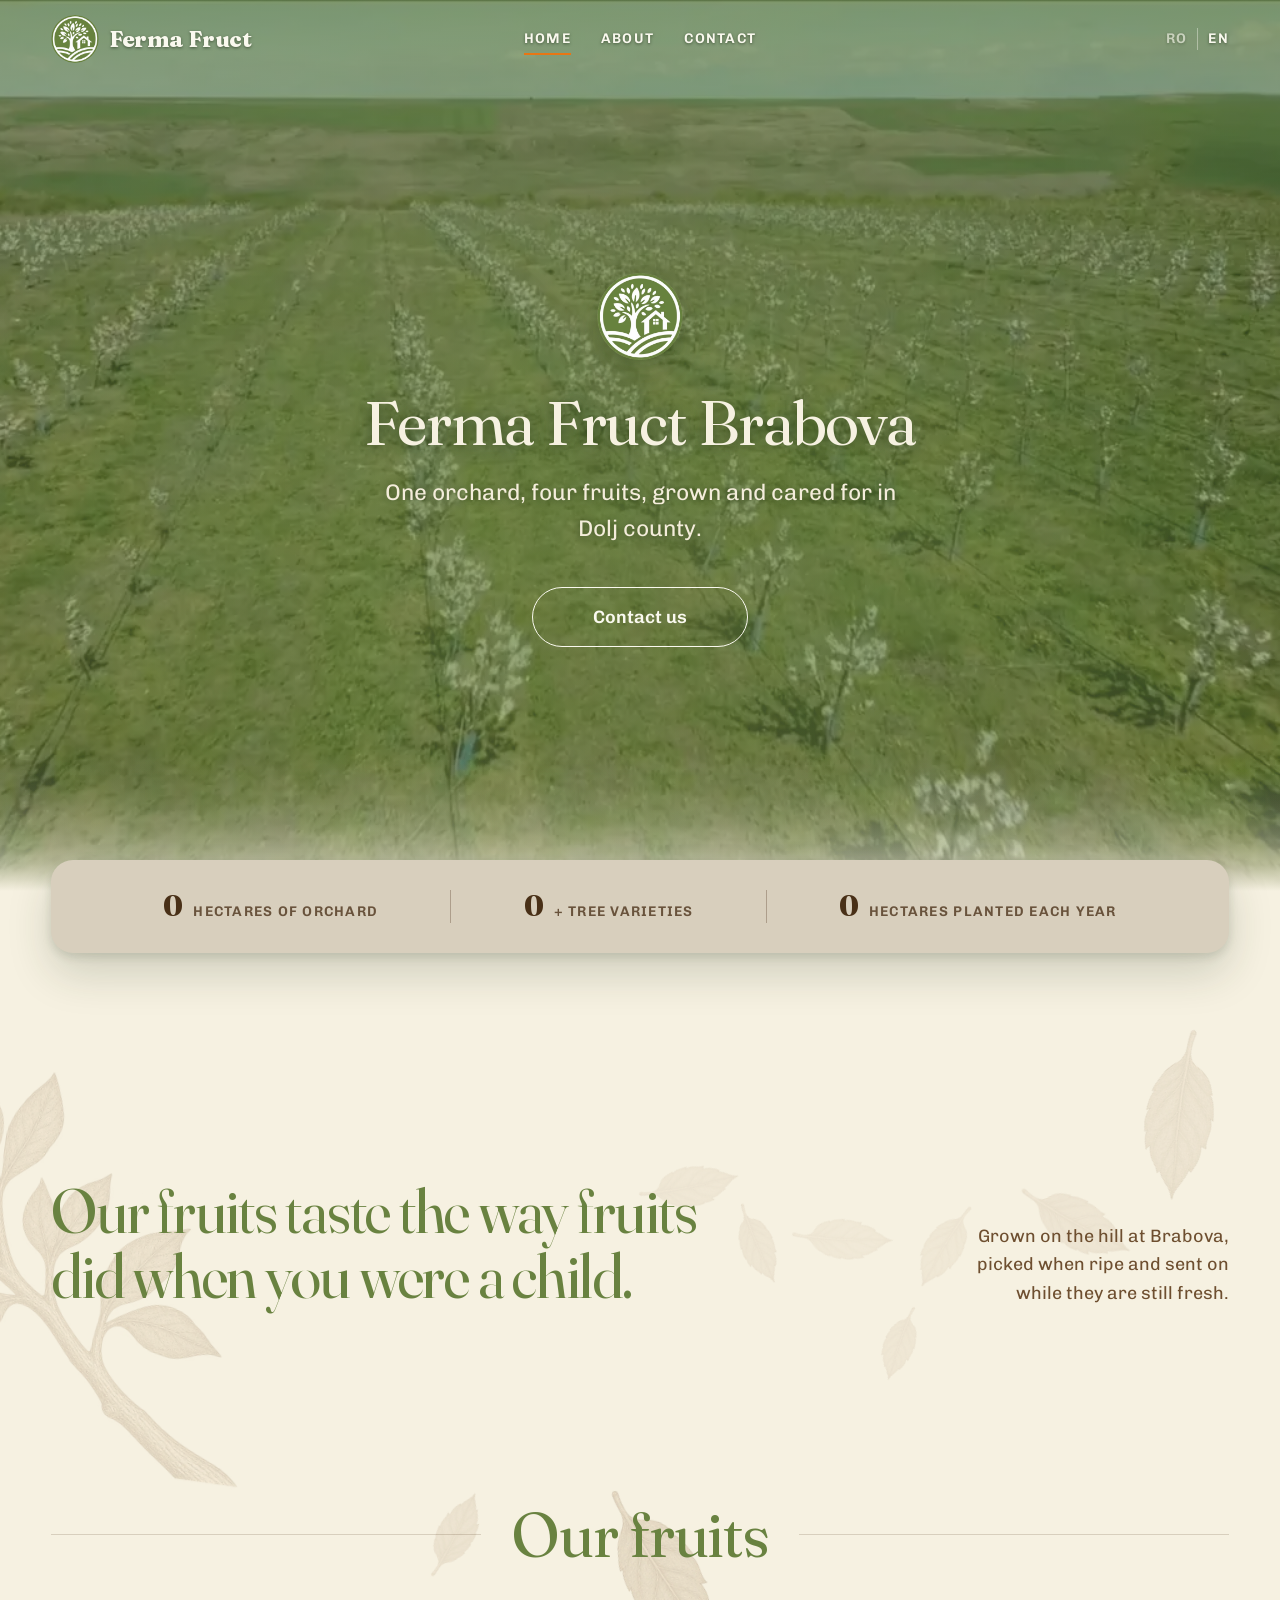
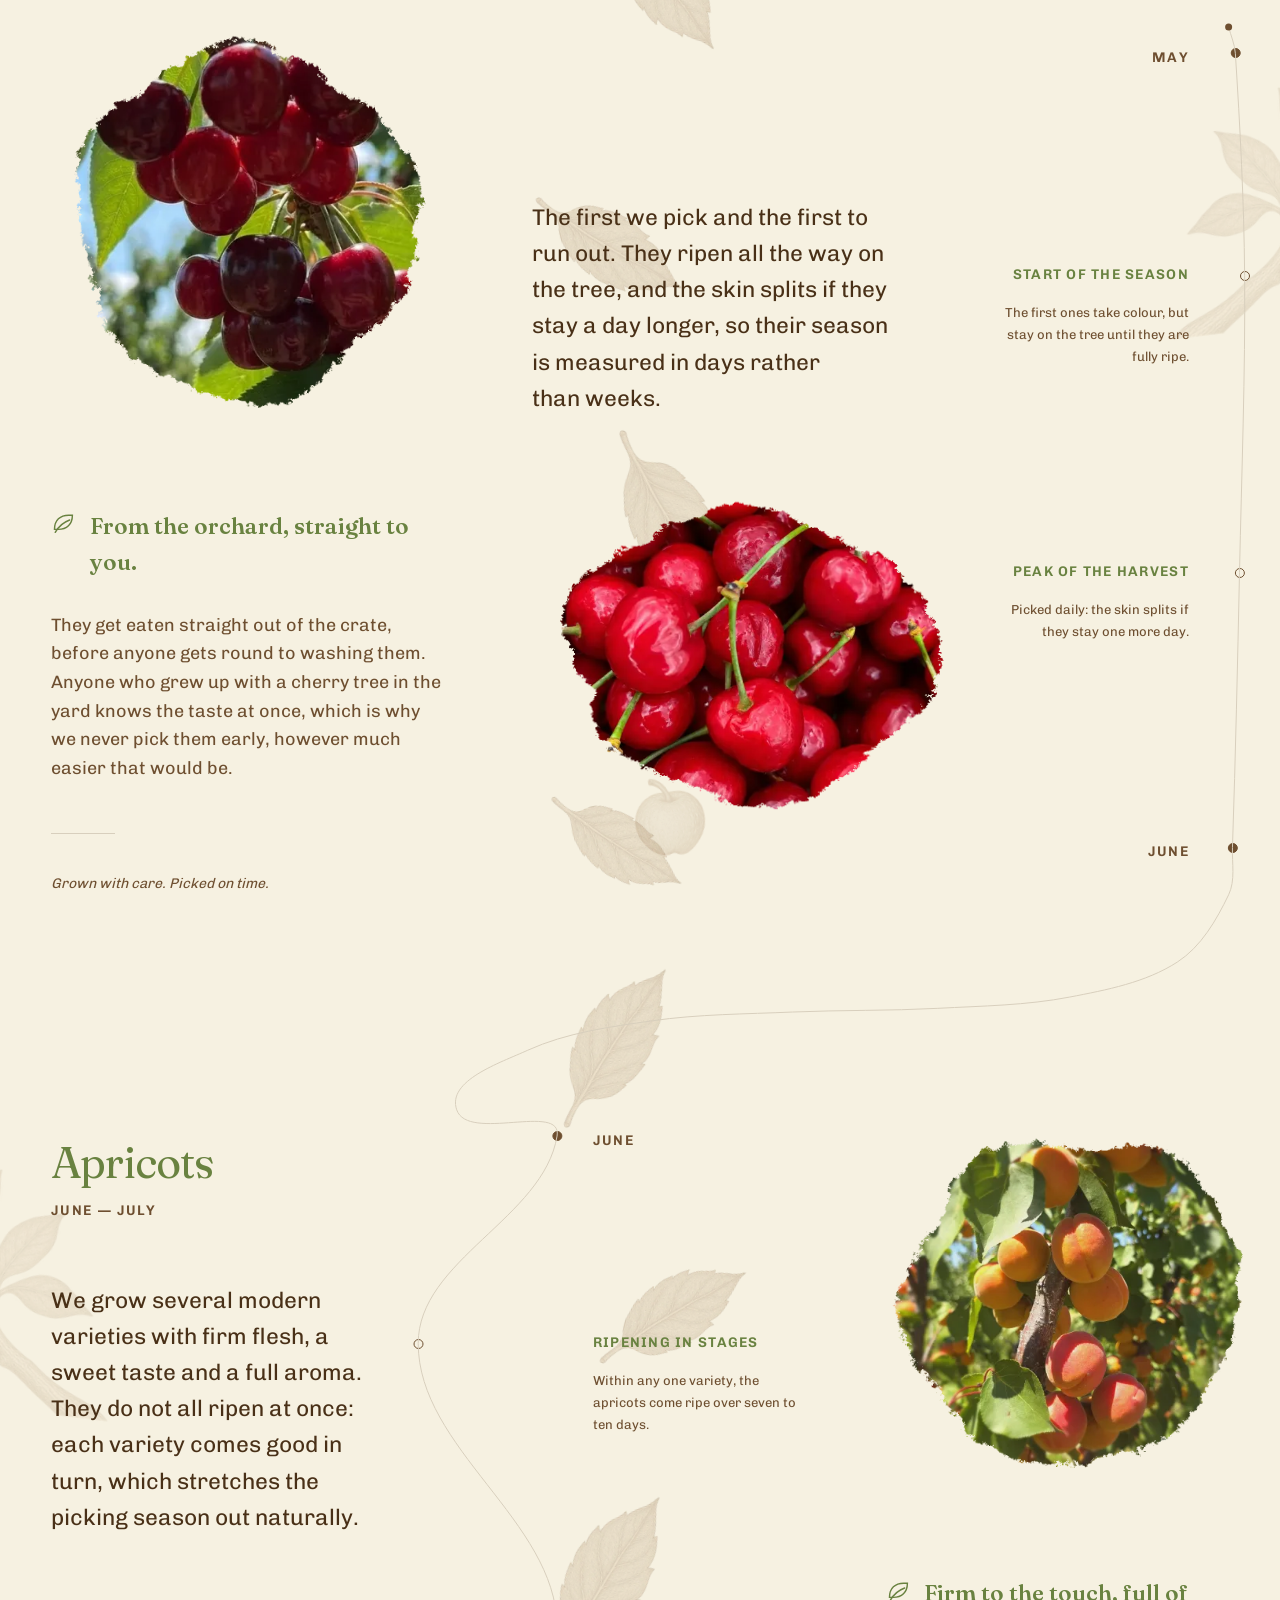
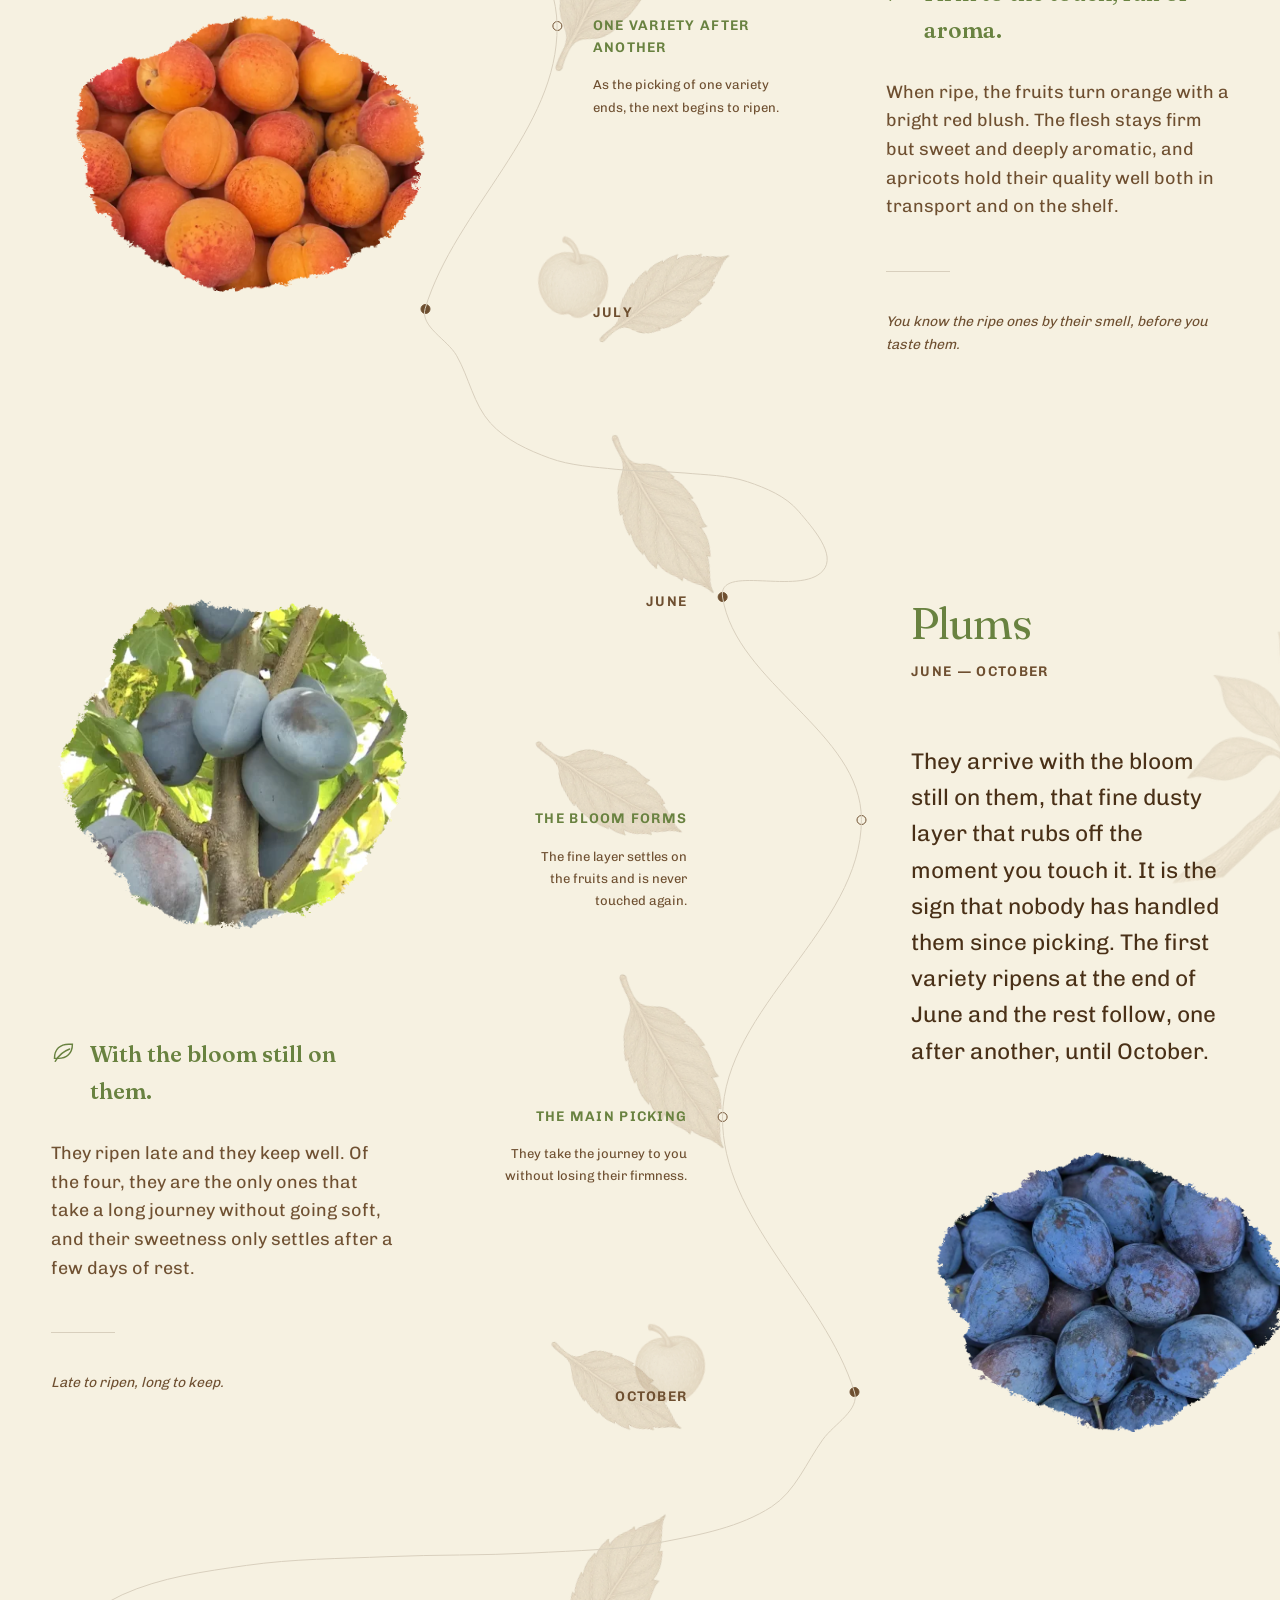
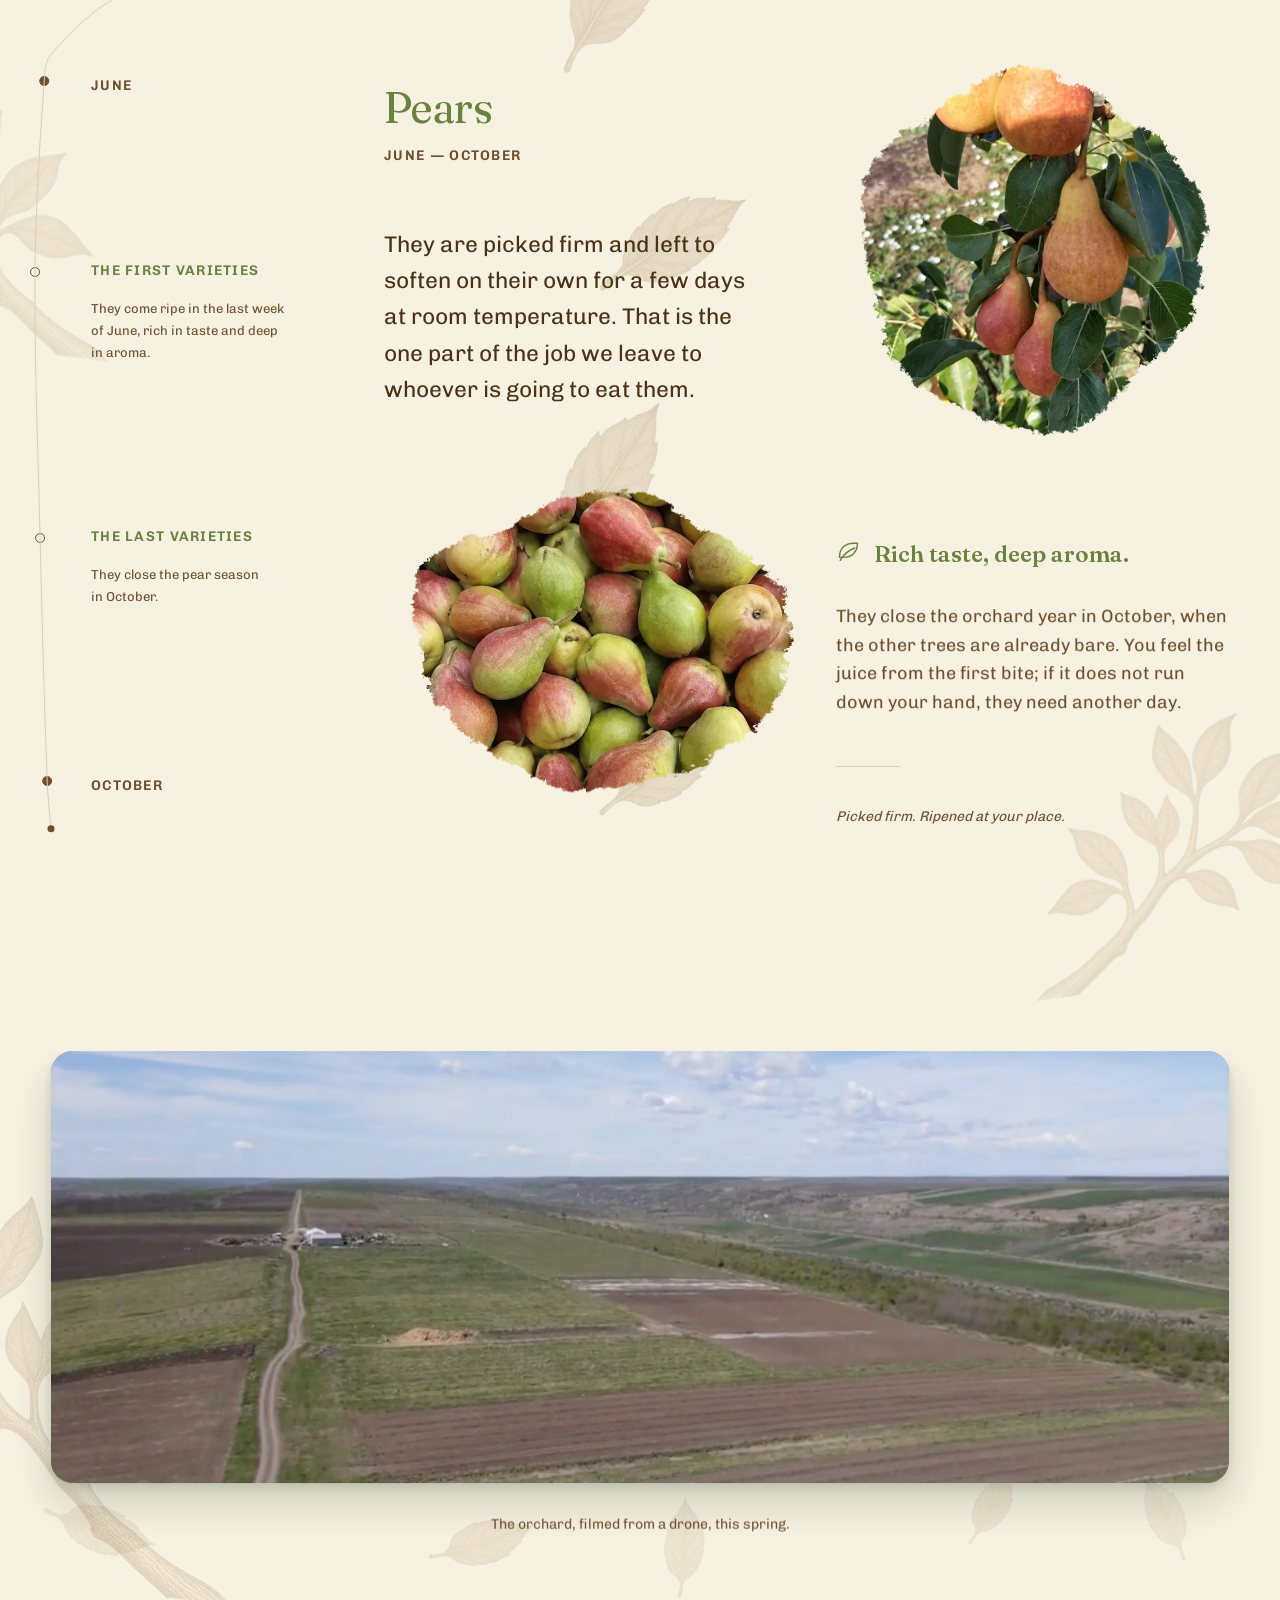
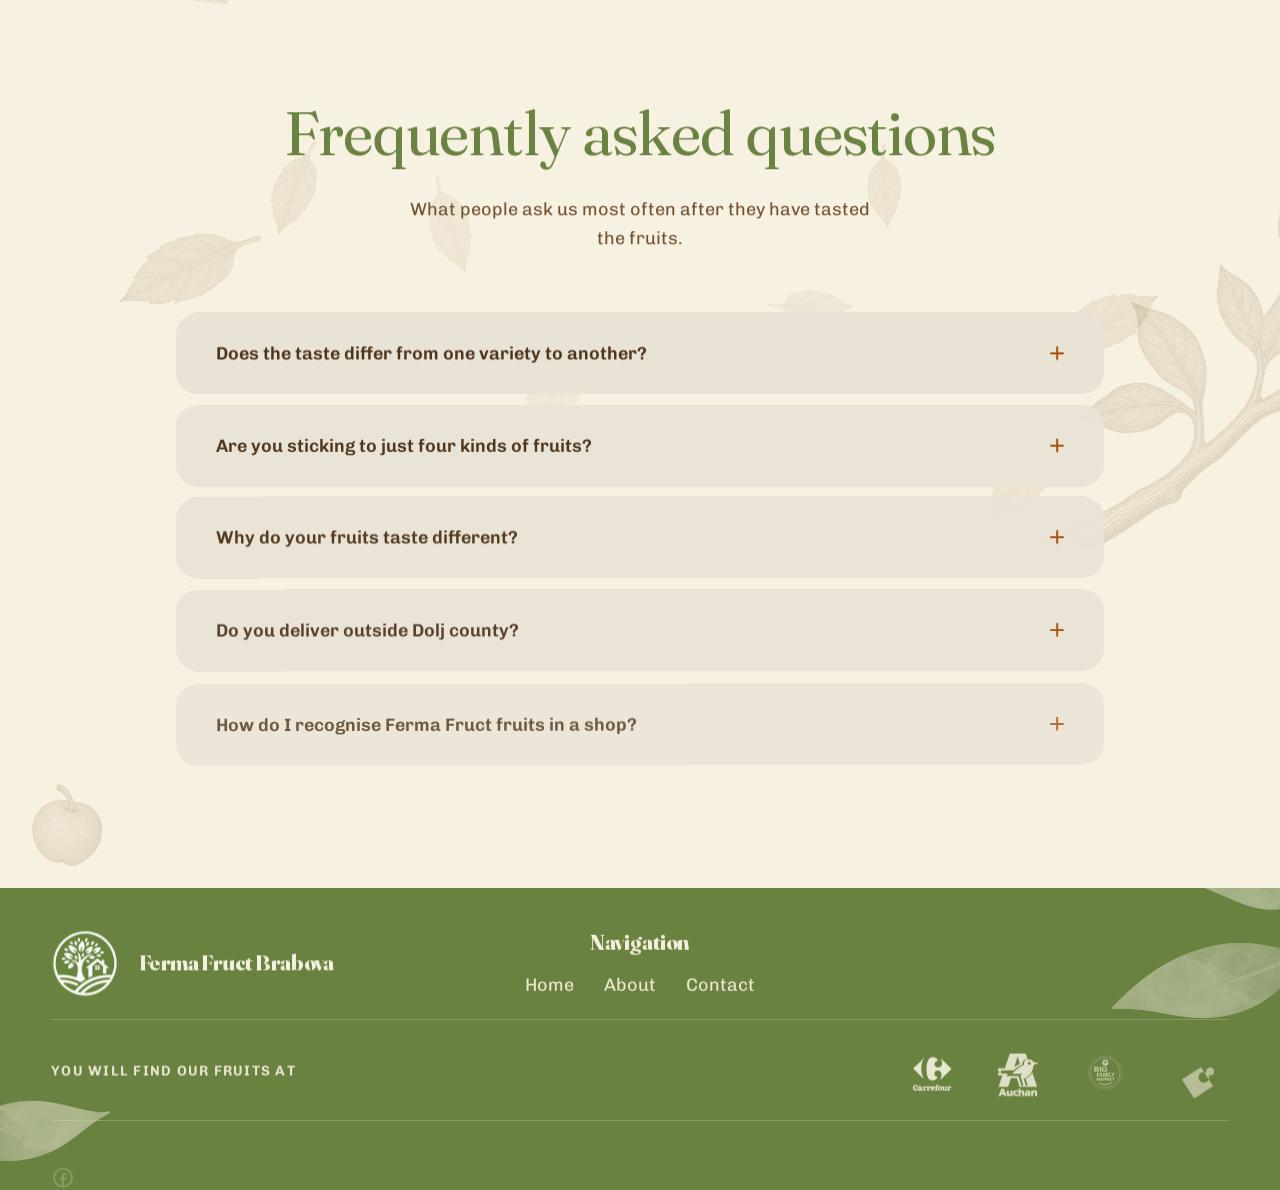
==== commit 0febee73: "film: padding sus pe ecrane mari, ca ramura să nu mai fie retezată Ramura .motif--film creștea cu --" ====
--- a/en/index.html
+++ b/en/index.html
@@ -18,7 +18,7 @@
   <link rel="stylesheet" href="../css/normalize.css?v=20260825-launch-1">
   <link rel="stylesheet" href="../css/tokens.css?v=20260825-launch-1">
   <link rel="stylesheet" href="../css/base.css?v=20260825-launch-1">
-  <link rel="stylesheet" href="../css/style.css?v=20260825-en-1">
+  <link rel="stylesheet" href="../css/style.css?v=20260826-film-pad-1">
 
   <!-- Preîncarcă doar fișierul latin; latin-ext (ș, ț) vine mai târziu prin unicode-range. Fără asta, titlul din hero clipește într-un font de rezervă. -->
   <link rel="preload" href="../fonts/fraunces-var-latin.woff2" as="font" type="font/woff2" crossorigin>
@@ -870,7 +870,7 @@
 
   <script src="../js/gsap.min.js"></script>
   <!-- ?v= crește la fiecare schimbare, ca la style.css, altfel browserul poate servi scriptul vechi cu CSS-ul nou. -->
-  <script src="../js/main.js?v=20260825-en-1"></script>
+  <script src="../js/main.js?v=20260826-film-pad-1"></script>
 
 <!-- impeccable-live-start -->
 <!-- impeccable-live-end -->
--- a/css/style.css
+++ b/css/style.css
@@ -254,9 +254,11 @@
     rotate: 8deg;
 }
 
-/* Copil al .orchard, nu al .film (.film n-are padding sus). Se termină la
-   marginea de jos, unde overflow: clip o taie chiar pe muchia ramei video —
-   pare că intră în spatele filmului. */
+/* Copil al .orchard, nu al .film (.film n-are padding sus sub ~1544px). Se
+   termină la marginea de jos, unde overflow: clip o taie chiar pe muchia ramei
+   video — pare că intră în spatele filmului. Peste 85em banda primește padding
+   sus, deci tăietura ajunge deasupra filmului; se vede numai cât desenul are
+   cerneală acolo, iar în dreptul ei branch-1024.webp e aproape gol. */
 .motif--film-branch {
     inset-block-end: 0;
     inset-inline-end: -4rem;
@@ -3267,6 +3269,19 @@
         width: min(clamp(16rem, 28vw, 28rem) + var(--lane), 64rem);
     }
 
+    /* Ramura .motif--film crește cu --lane, banda video nu: peste ~1600px
+       desenul e mai înalt decât secțiunea și overflow: clip îi reteza vârful
+       drept, în hârtia goală din stânga filmului, unde tăietura se vede.
+       Padding-ul de sus ține pasul cu creșterea ramurii: 0.85 e înălțimea
+       cutiei rotite raportată la lățime (rotate: 6deg), 4.875rem e jocul pe
+       care banda îl are deja la prag. Plafon la 14.5rem, unde ramura atinge
+       cele 64rem și nu mai crește. Zero până pe la 1544px, deci trecerea prin
+       85em rămâne continuă. Se recalculează dacă se schimbă --space-section,
+       înălțimea ramei video sau plafonul de 64rem. */
+    .film {
+        padding-block-start: clamp(0px, var(--lane) * 0.85 - 4.875rem, 14.5rem);
+    }
+
     /* FRUNZELE RĂZLEȚE erau așezate în procente din secțiune (cât fereastra);
        la 2560 jumătate cădeau în marginile goale. Recalculate din mijlocul
        paginii: N = 42.5 − 0.85 × procentul vechi. band-leaf-e stă la 50%,
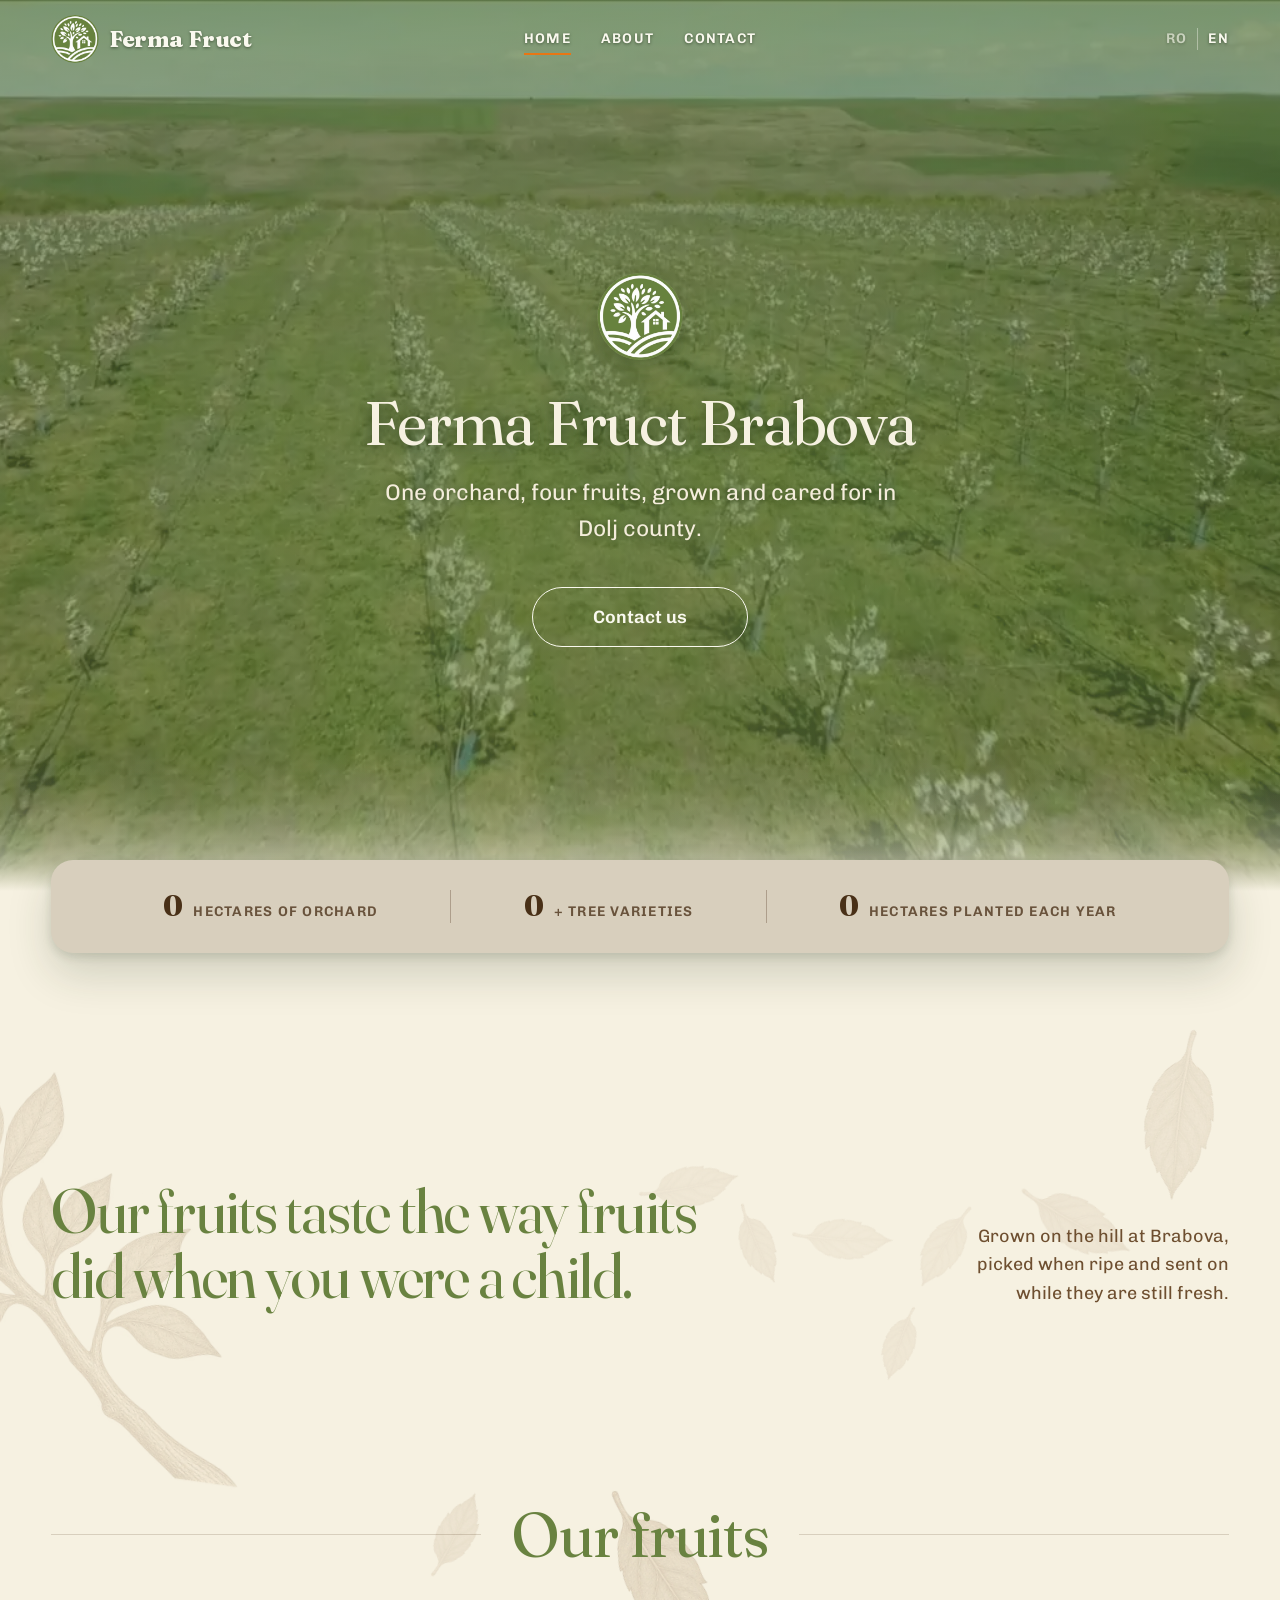
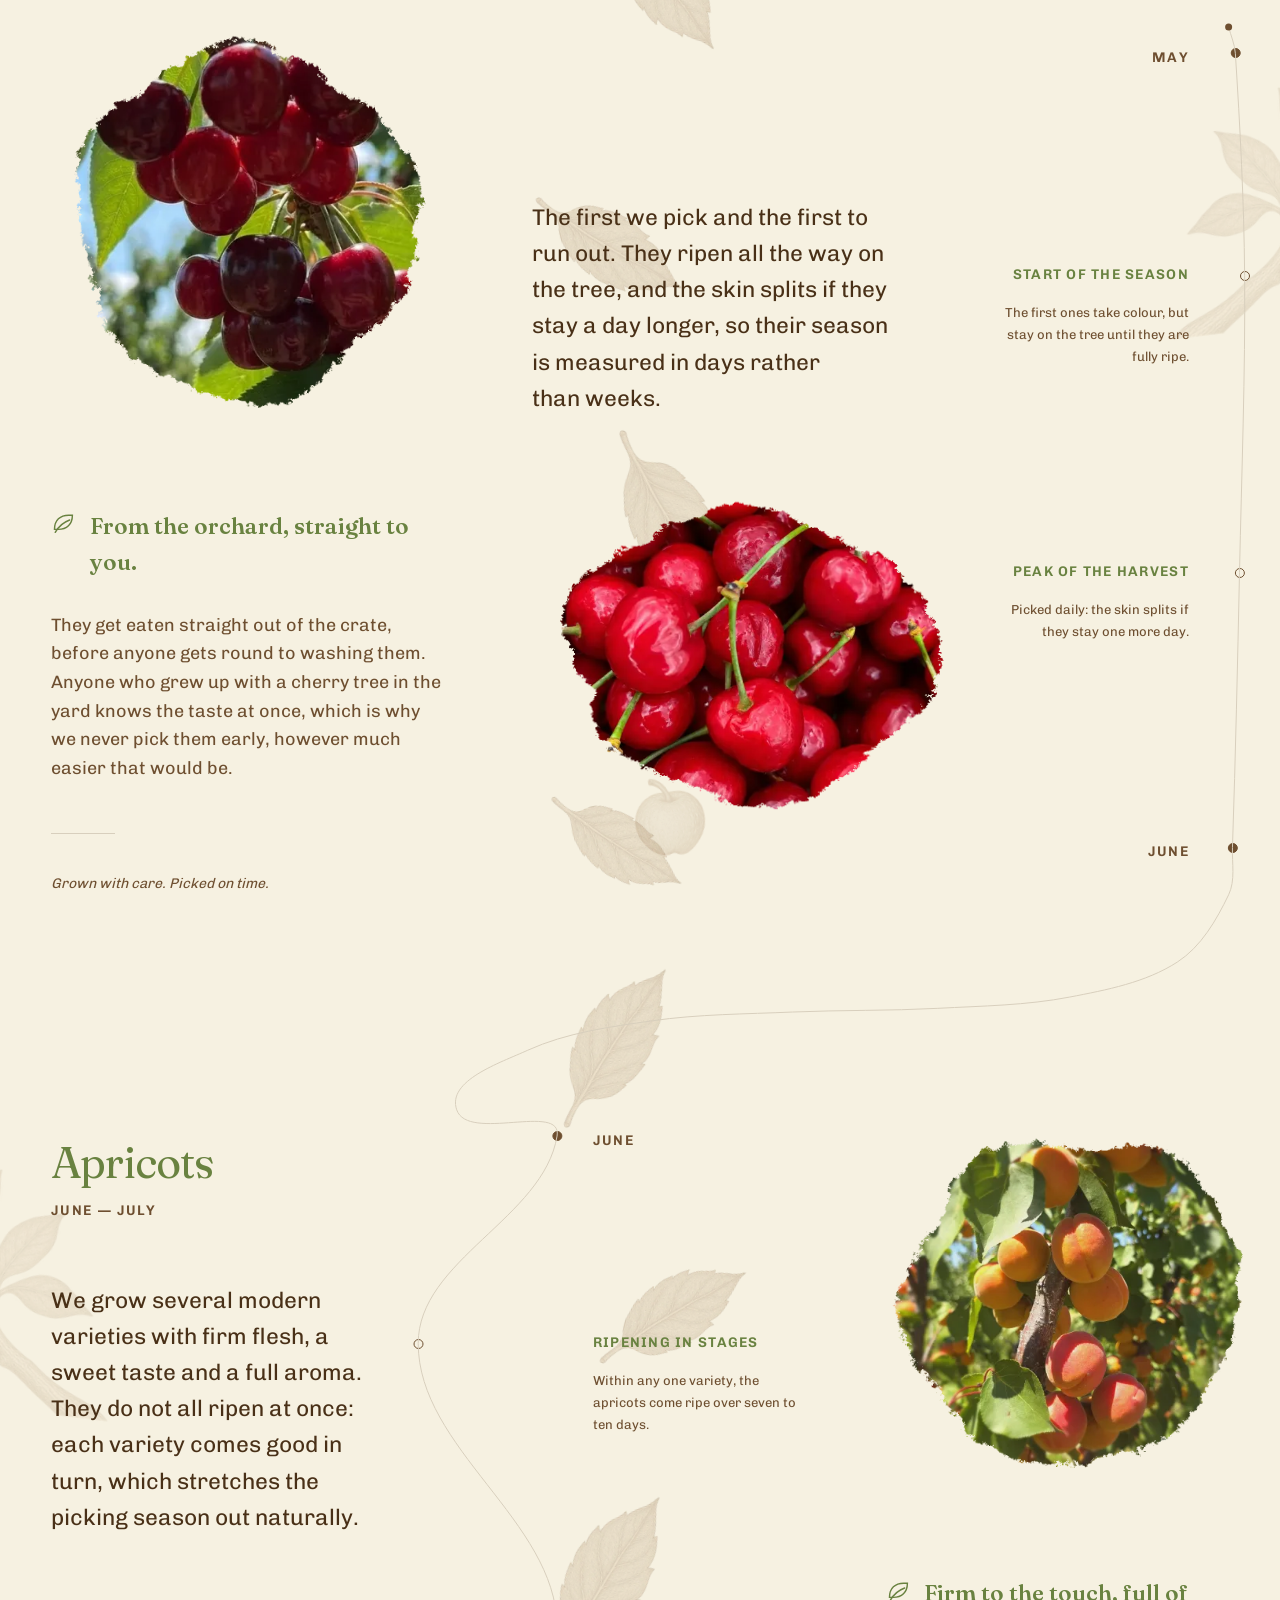
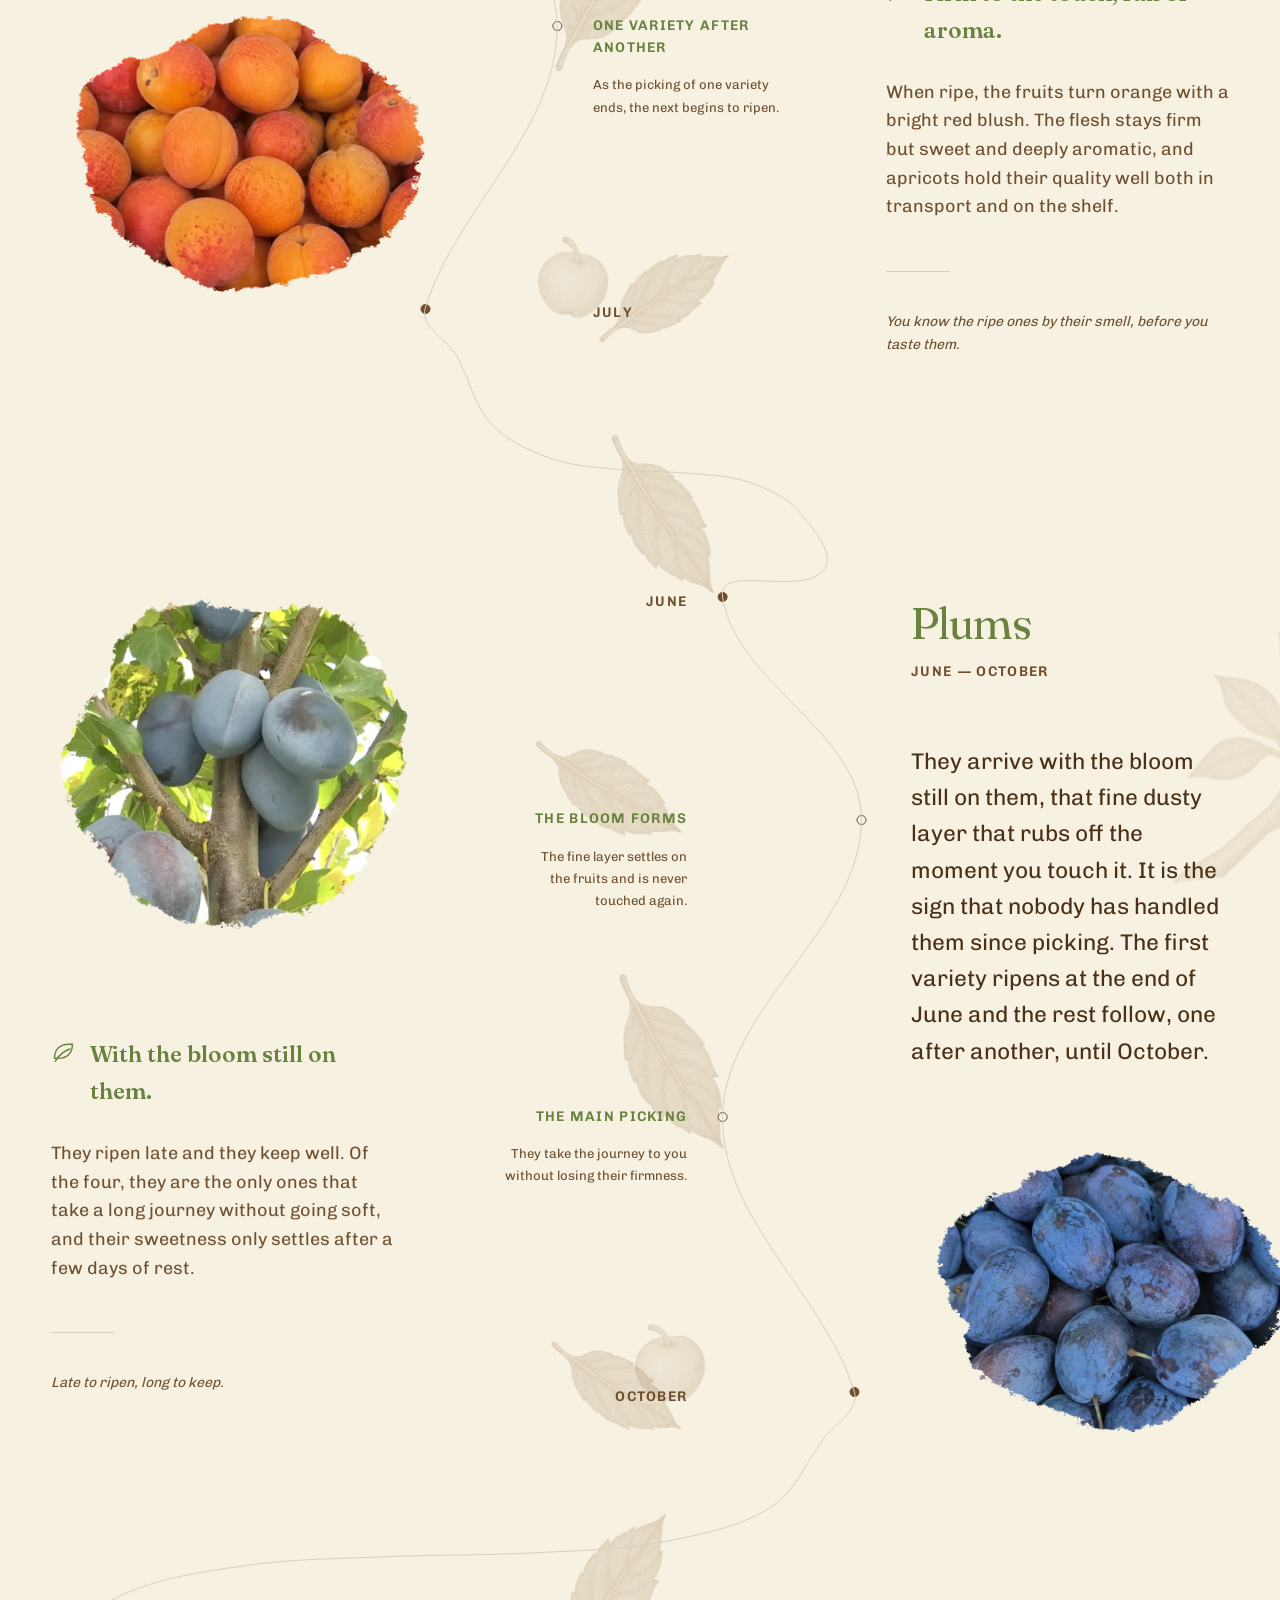
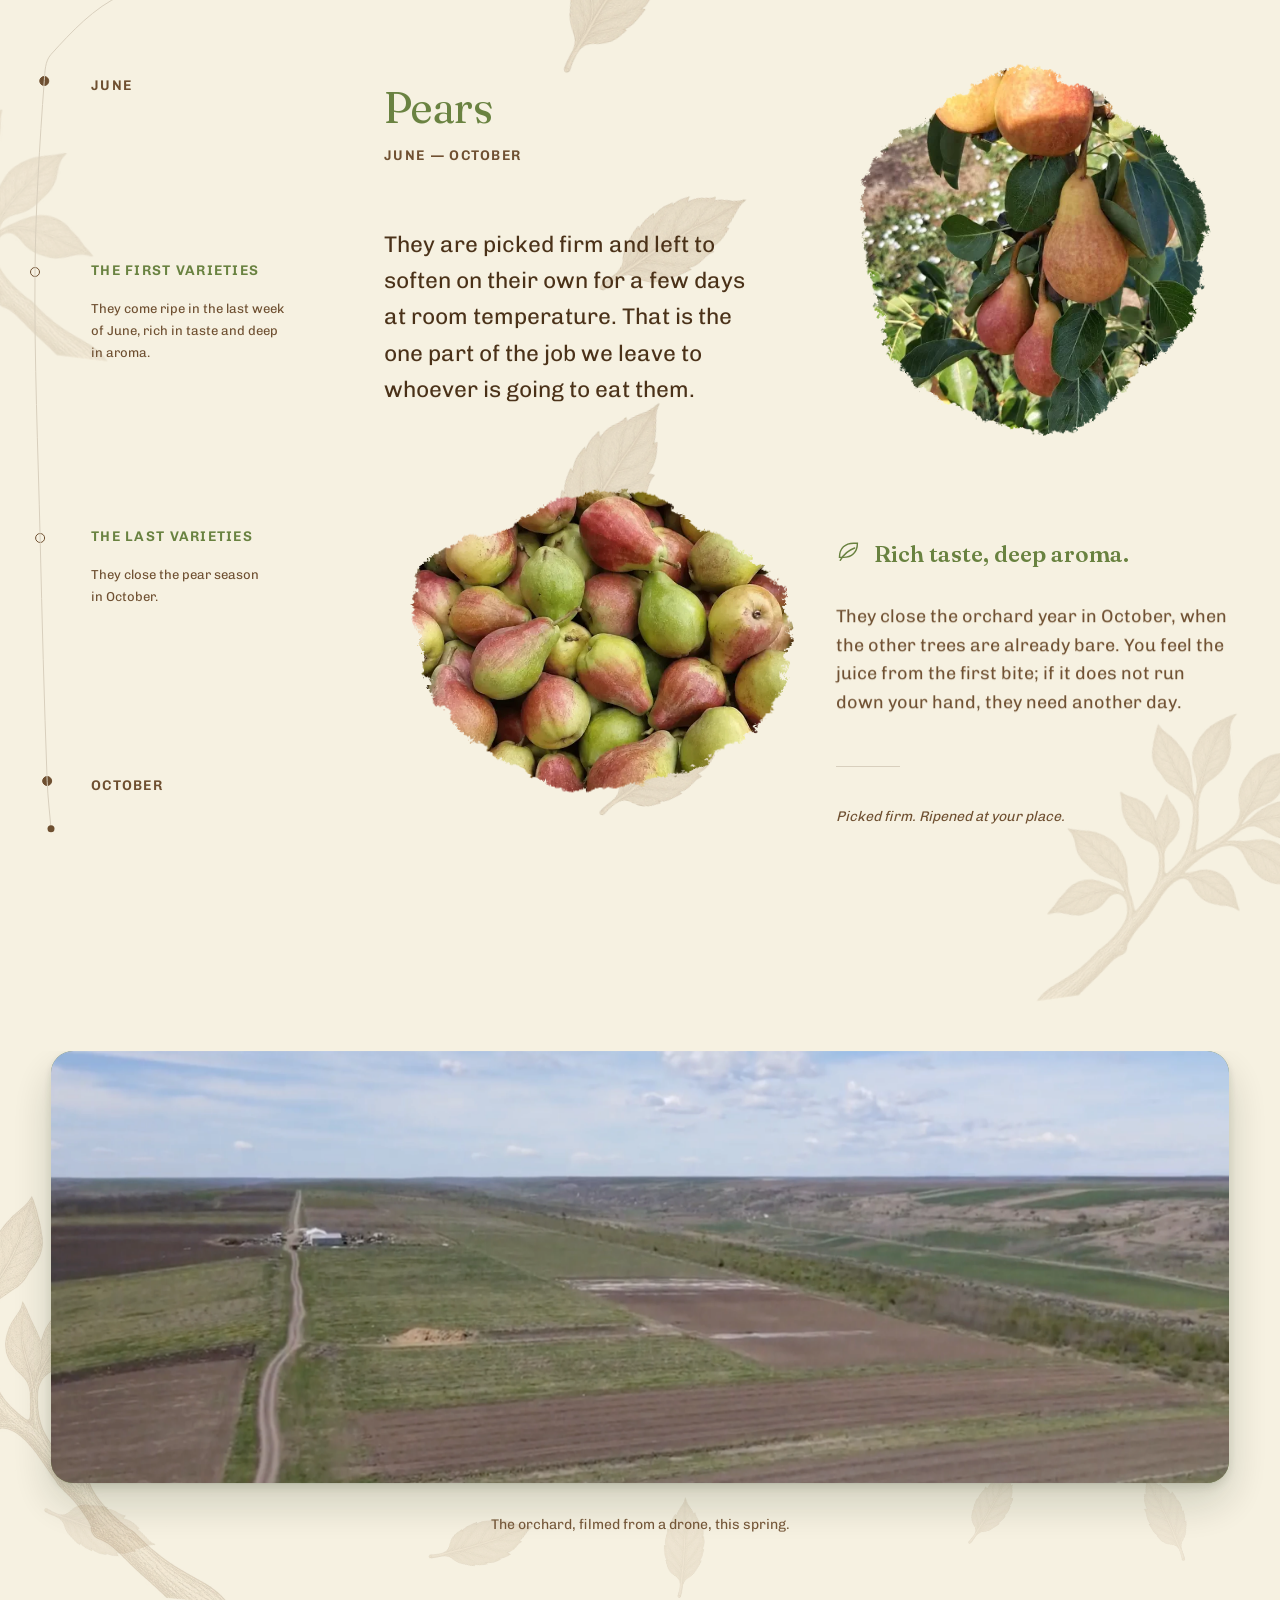
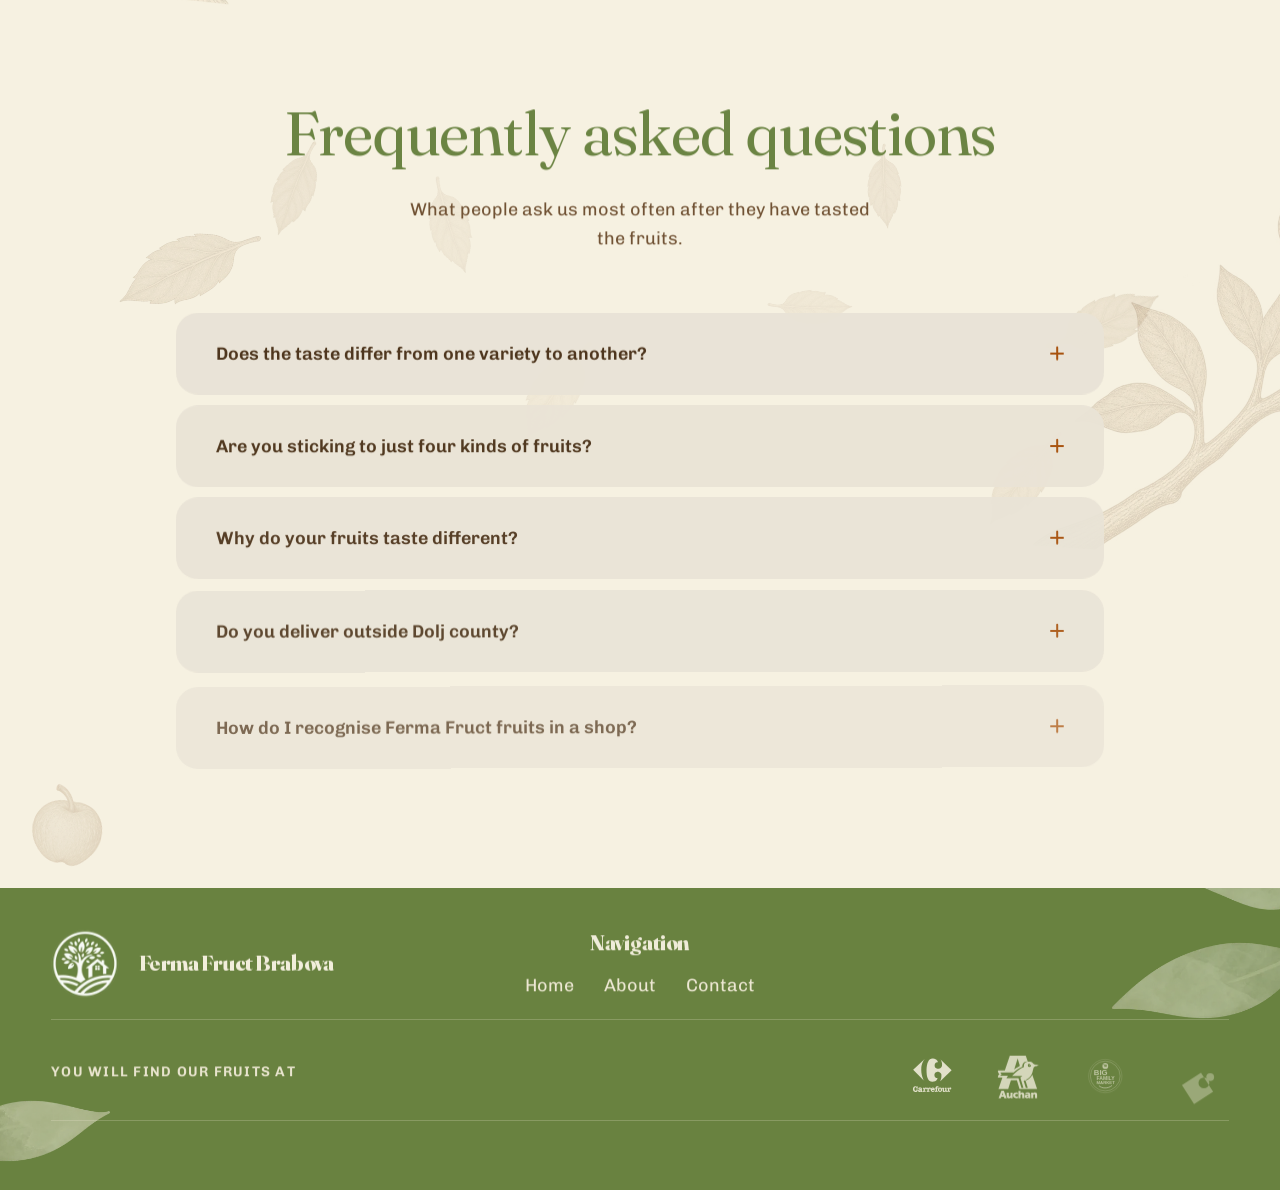
==== commit 63d21354: "seo: adresele site-ului trec pe fermafruct.com Domeniul cumpărat e fermafruct.com. Adresa scrisă pân" ====
--- a/en/index.html
+++ b/en/index.html
@@ -13,7 +13,7 @@
   <meta name="description" content="Cherries, pears, plums and apricots grown at Brabova, in Dolj county, Romania. Four fruits, one orchard, picked ripe.">
 
   <!-- Canonical: ignoră coada ?fbclid pe care o lipește Facebook la click -->
-  <link rel="canonical" href="https://fermafructbrabova.ro/en/">
+  <link rel="canonical" href="https://fermafruct.com/en/">
 
   <link rel="stylesheet" href="../css/normalize.css?v=20260825-launch-1">
   <link rel="stylesheet" href="../css/tokens.css?v=20260825-launch-1">
@@ -27,21 +27,21 @@
   <meta property="og:site_name" content="Ferma Fruct Brabova">
   <meta property="og:title" content="Ferma Fruct Brabova — four fruits, one orchard">
   <meta property="og:description" content="Cherries, pears, plums and apricots grown at Brabova, in Dolj county, Romania.">
-  <meta property="og:image" content="https://fermafructbrabova.ro/img/og-ferma-fruct-1200.webp">
+  <meta property="og:image" content="https://fermafruct.com/img/og-ferma-fruct-1200.webp">
   <!-- Lățimea și înălțimea scutesc Facebook de o primă preluare a imaginii; fără ele prima distribuire apare fără poză. -->
   <meta property="og:image:width" content="1200">
   <meta property="og:image:height" content="630">
   <meta property="og:image:alt" content="Ferma Fruct Brabova’s orchard from above: rows of young trees and the dirt road that separates them.">
-  <meta property="og:url" content="https://fermafructbrabova.ro/en/">
+  <meta property="og:url" content="https://fermafruct.com/en/">
   <meta property="og:type" content="website">
   <meta property="og:locale" content="en_GB">
   <meta property="og:locale:alternate" content="ro_RO">
 
   <!-- Perechea de limbi a ACESTEI pagini, nu a site-ului: fiecare pagină își
        arată propriul echivalent. x-default e româna, limba fermei. -->
-  <link rel="alternate" hreflang="ro" href="https://fermafructbrabova.ro/">
-  <link rel="alternate" hreflang="en" href="https://fermafructbrabova.ro/en/">
-  <link rel="alternate" hreflang="x-default" href="https://fermafructbrabova.ro/">
+  <link rel="alternate" hreflang="ro" href="https://fermafruct.com/">
+  <link rel="alternate" hreflang="en" href="https://fermafruct.com/en/">
+  <link rel="alternate" hreflang="x-default" href="https://fermafruct.com/">
 
   <meta name="twitter:card" content="summary_large_image">
 
@@ -62,11 +62,11 @@
     {
       "@context": "https://schema.org",
       "@type": "Farm",
-      "@id": "https://fermafructbrabova.ro/#ferma",
+      "@id": "https://fermafruct.com/#ferma",
       "name": "Ferma Fruct Brabova",
-      "url": "https://fermafructbrabova.ro/",
-      "logo": "https://fermafructbrabova.ro/img/logo-320.webp",
-      "image": "https://fermafructbrabova.ro/img/og-ferma-fruct-1200.webp",
+      "url": "https://fermafruct.com/",
+      "logo": "https://fermafruct.com/img/logo-320.webp",
+      "image": "https://fermafruct.com/img/og-ferma-fruct-1200.webp",
       "description": "An orchard of cherries, pears, plums and apricots at Brabova, in Dolj county, Romania.",
       "telephone": "+40745051892",
       "email": "agroftech@gmail.com",
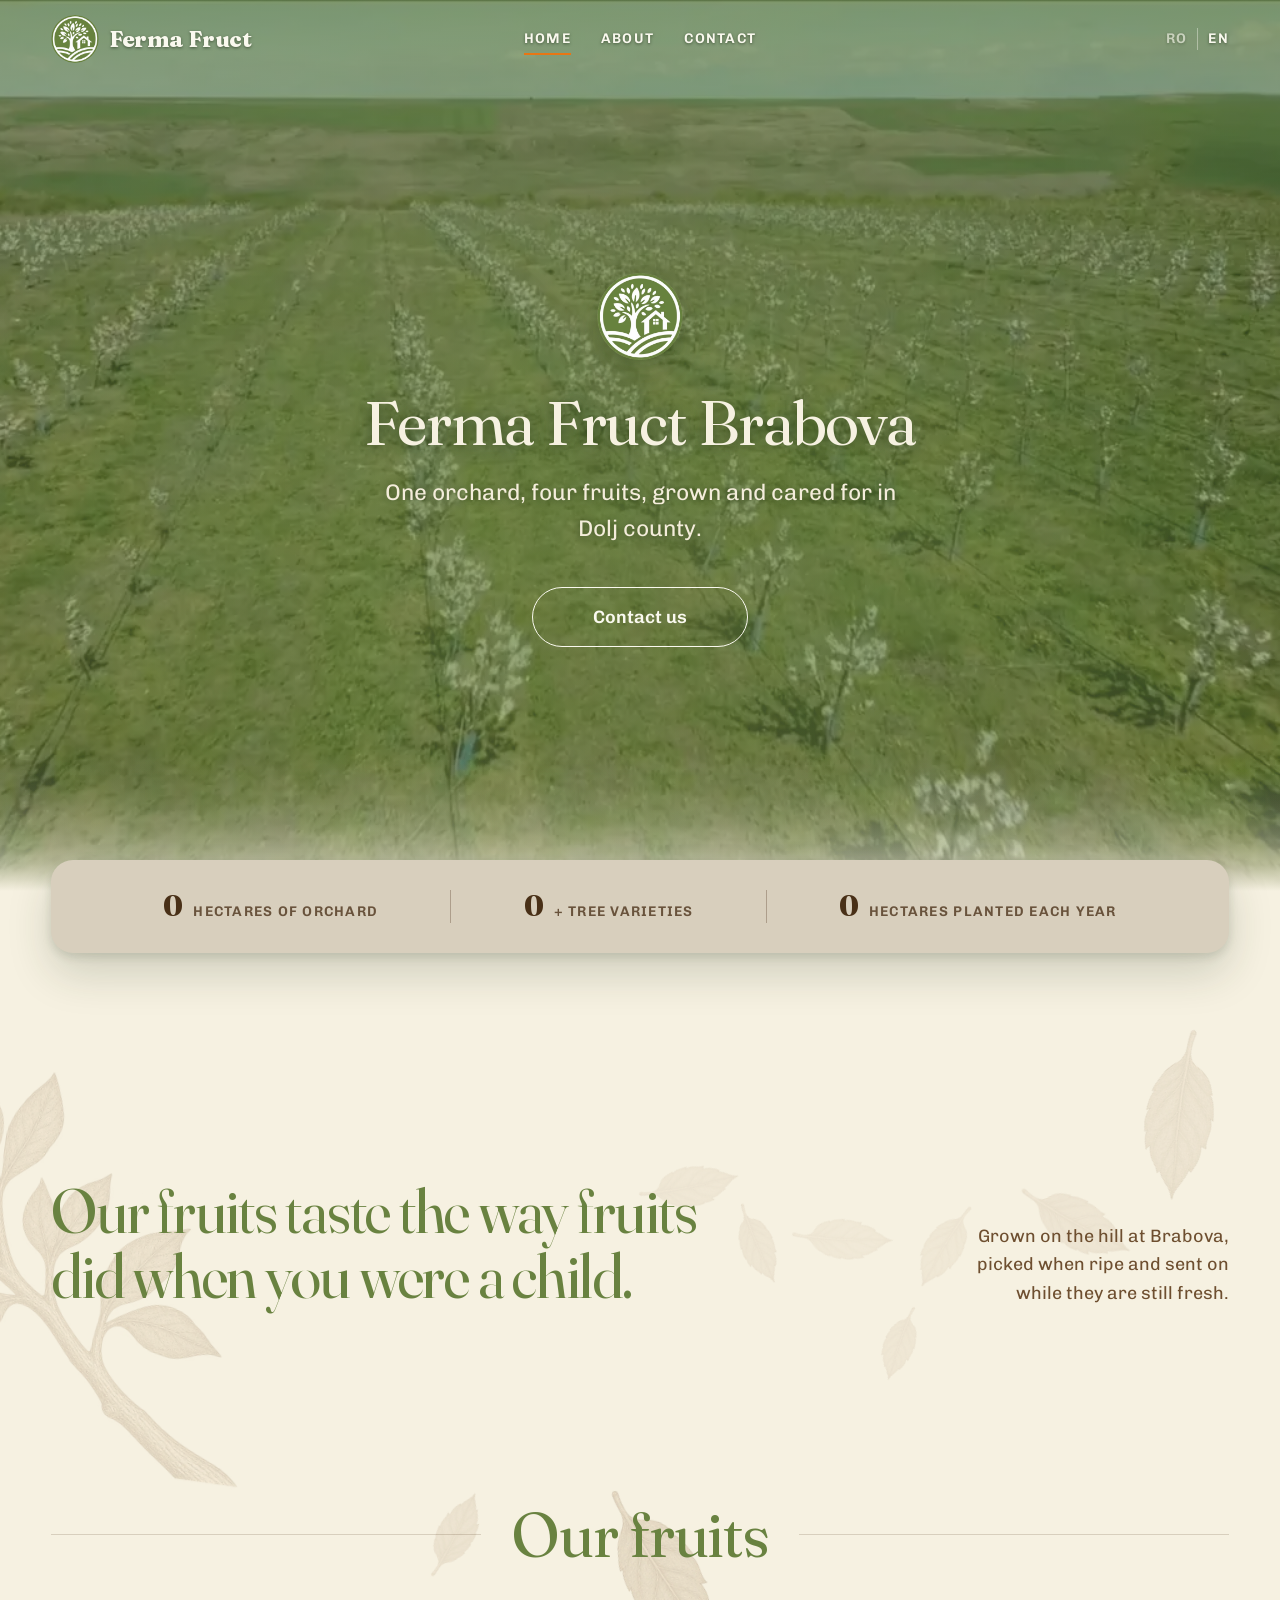
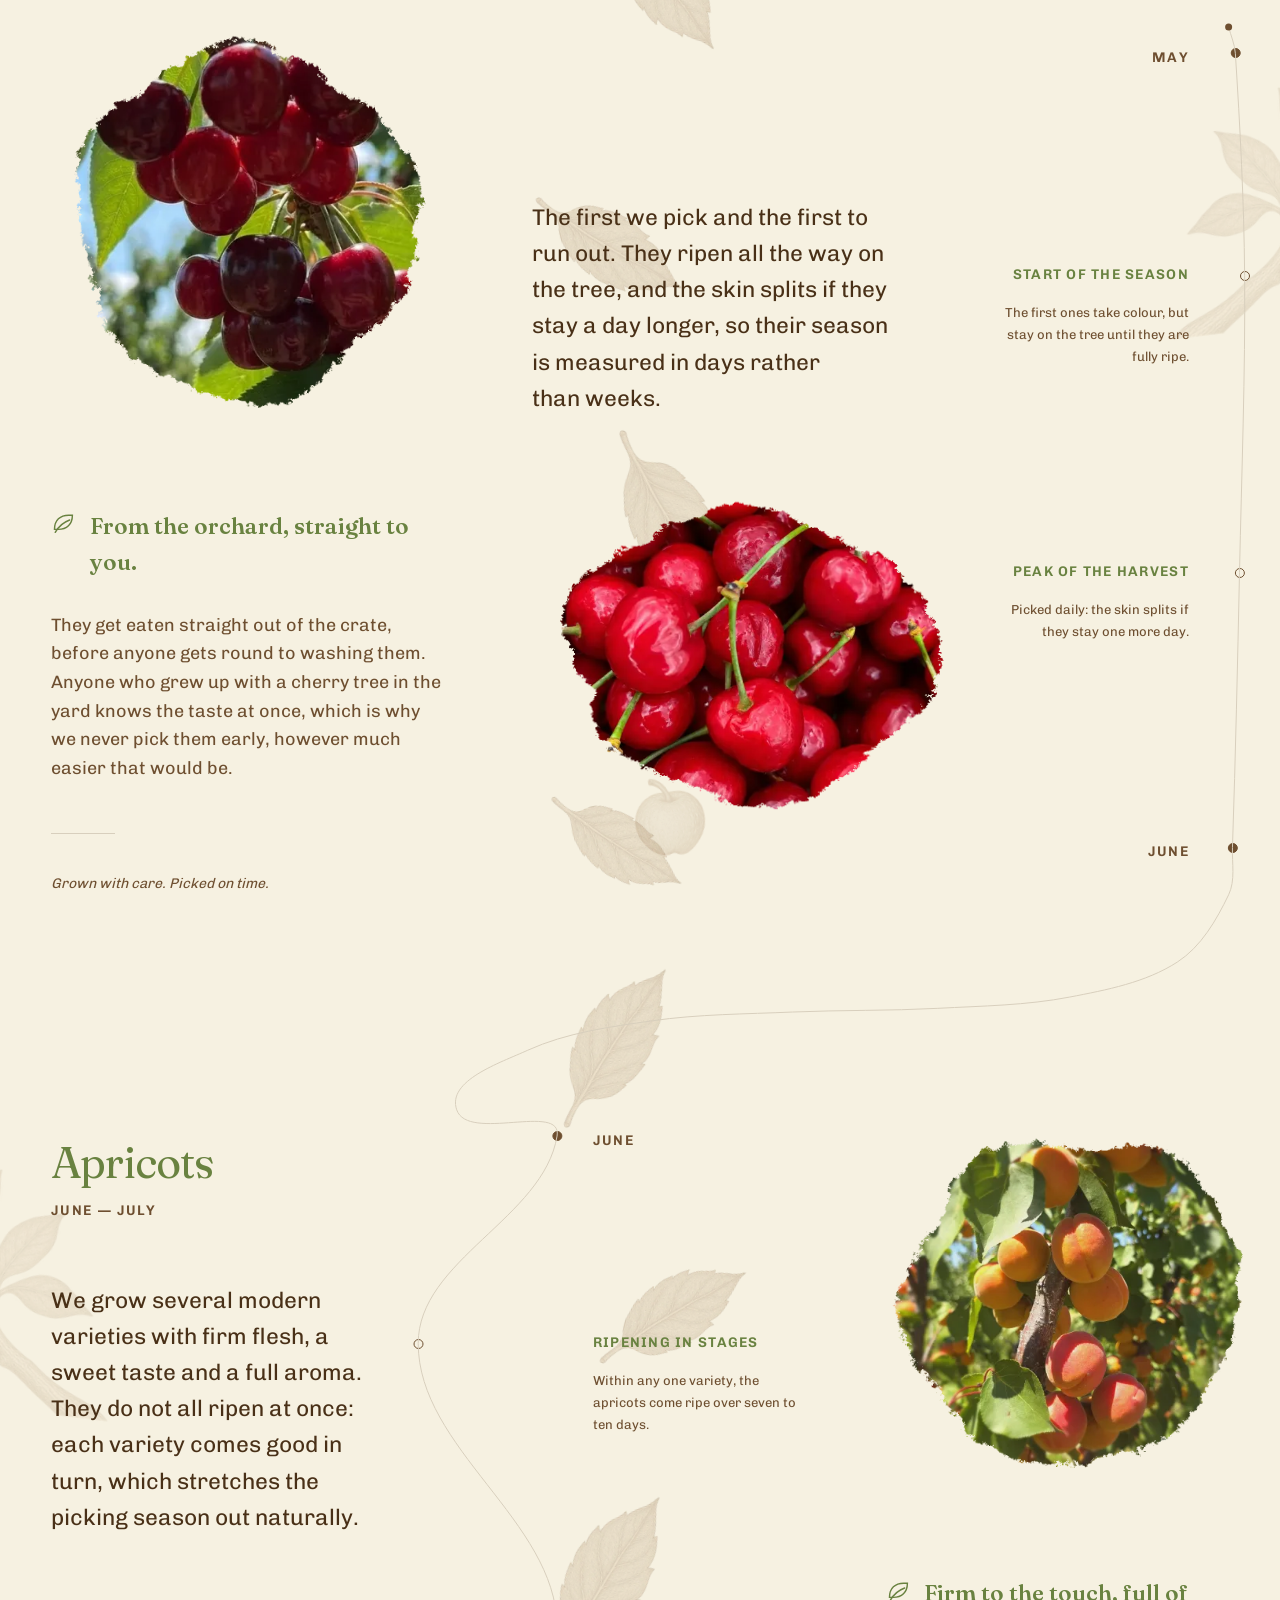
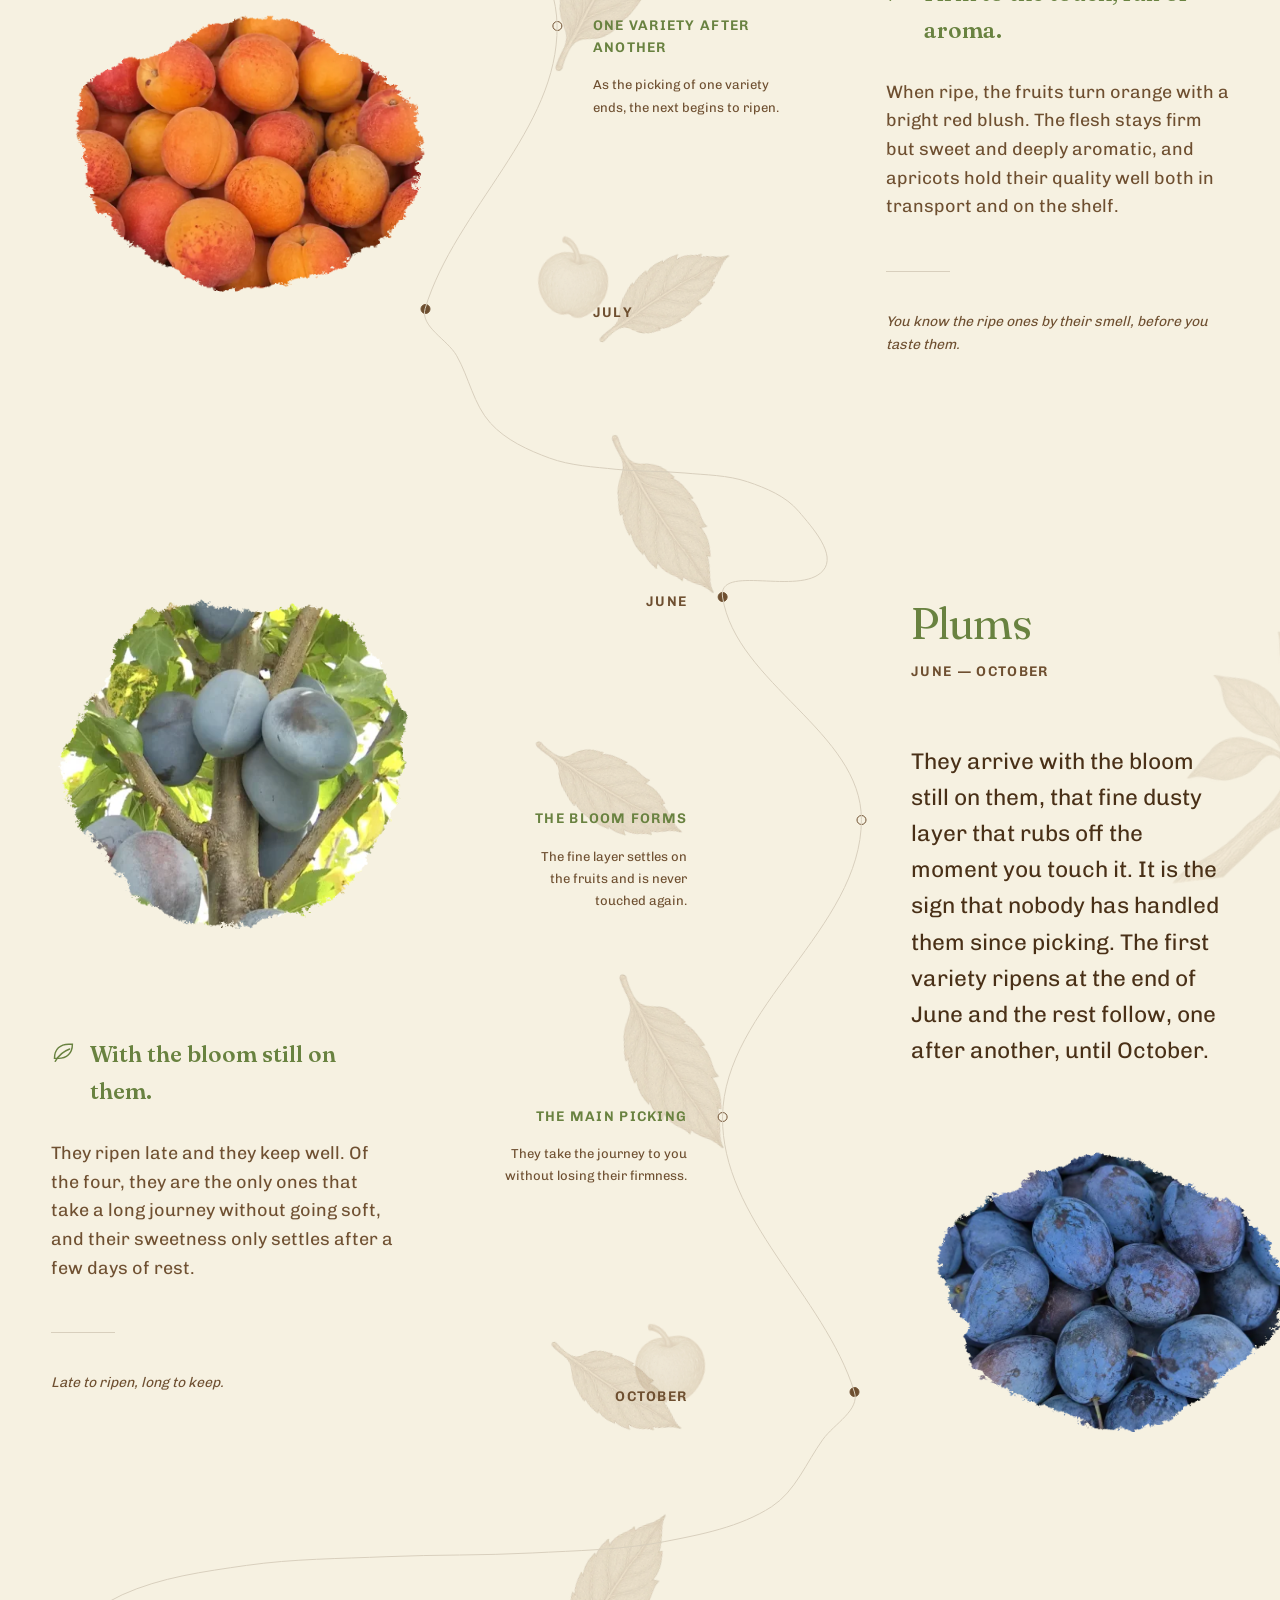
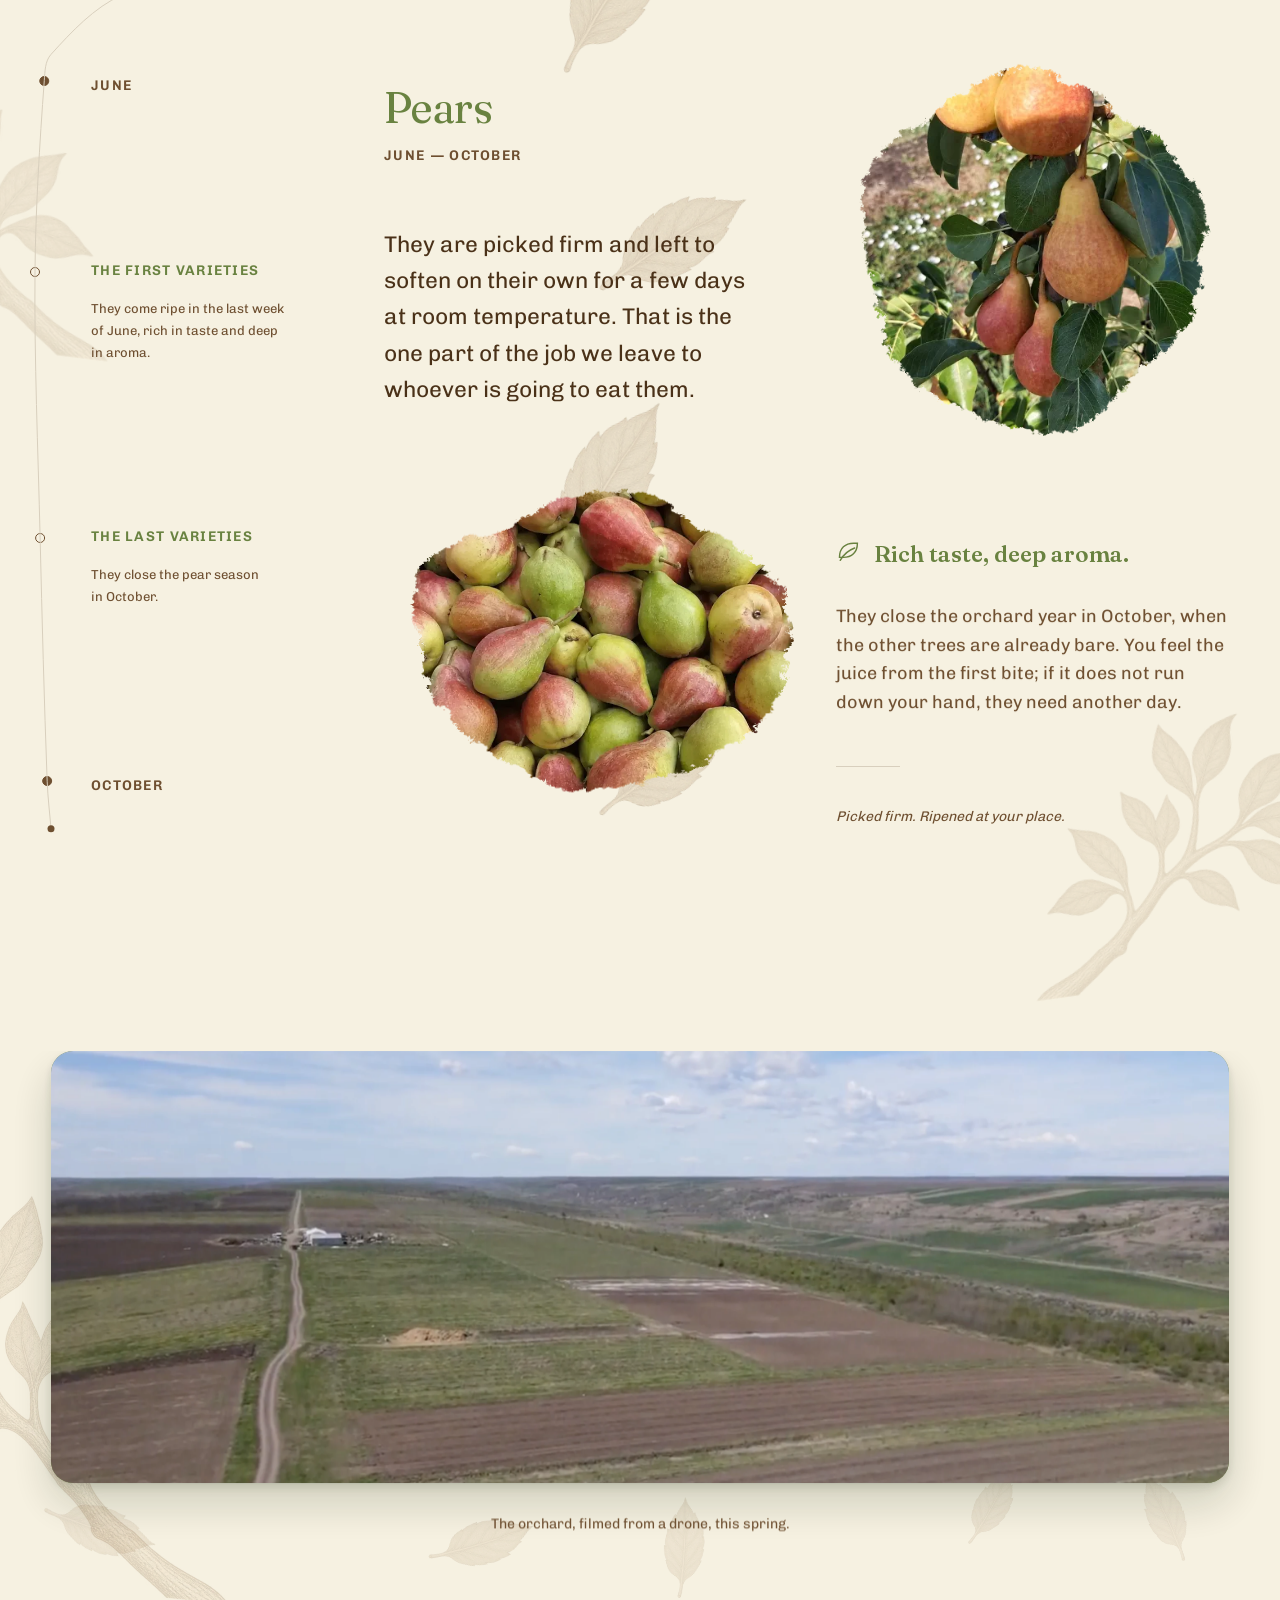
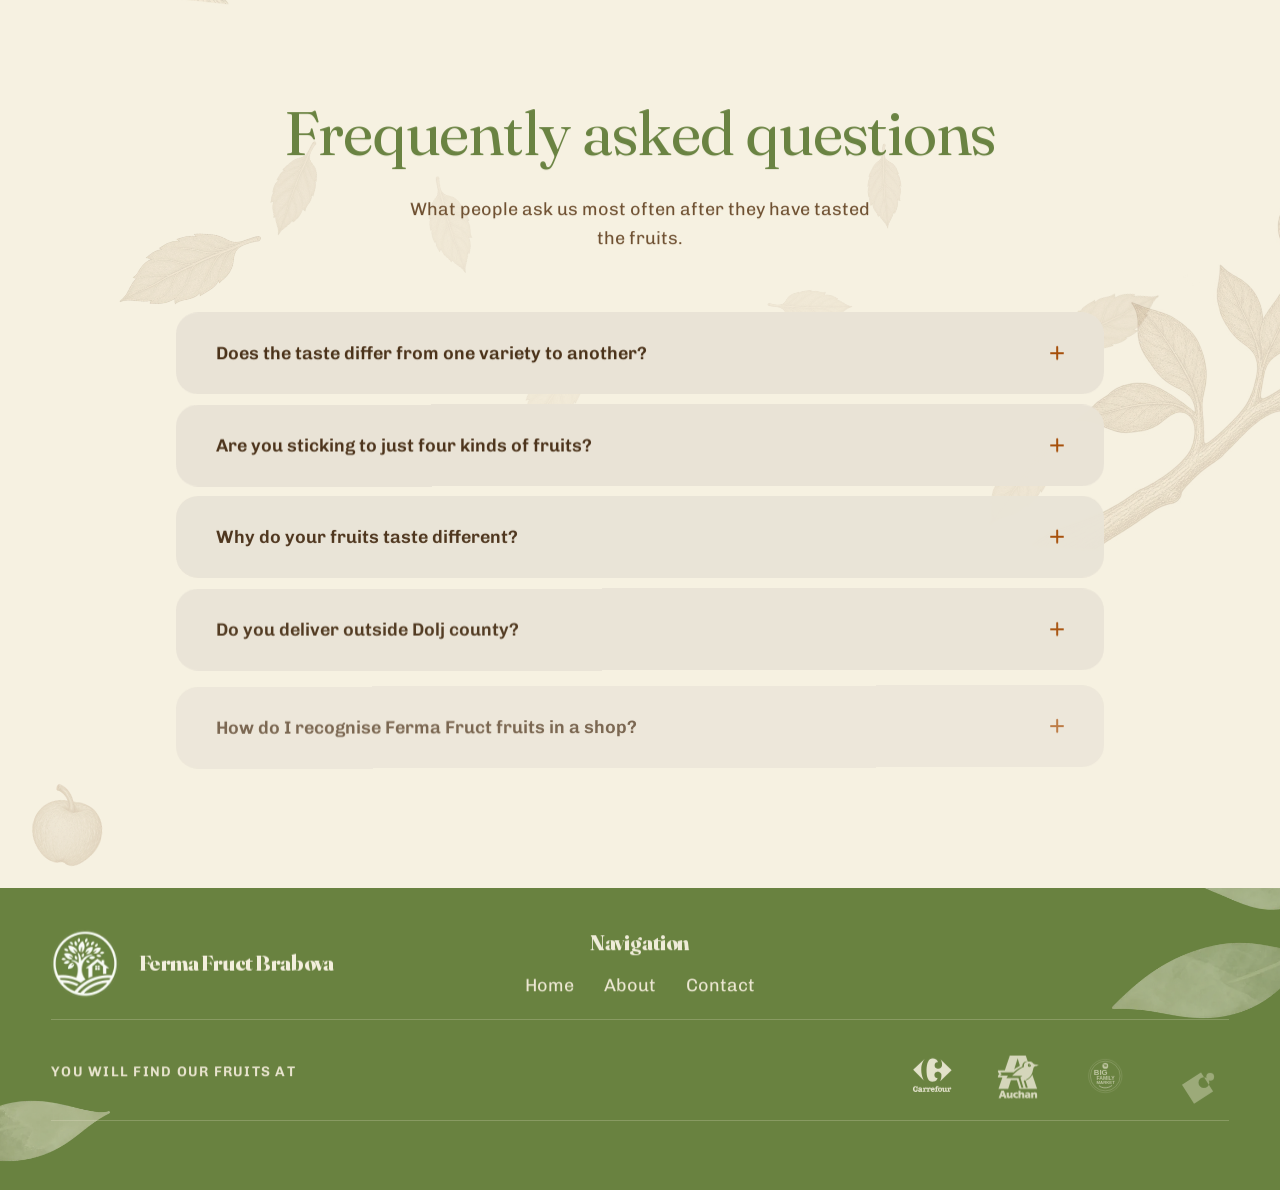
==== commit a639a242: "distribuire: poza din previzualizare devine creanga de caise Poza care apare când cineva trimite lin" ====
--- a/en/index.html
+++ b/en/index.html
@@ -27,11 +27,11 @@
   <meta property="og:site_name" content="Ferma Fruct Brabova">
   <meta property="og:title" content="Ferma Fruct Brabova — four fruits, one orchard">
   <meta property="og:description" content="Cherries, pears, plums and apricots grown at Brabova, in Dolj county, Romania.">
-  <meta property="og:image" content="https://fermafruct.com/img/og-ferma-fruct-1200.webp">
+  <meta property="og:image" content="https://fermafruct.com/img/og-ferma-fruct-1200.jpg">
   <!-- Lățimea și înălțimea scutesc Facebook de o primă preluare a imaginii; fără ele prima distribuire apare fără poză. -->
   <meta property="og:image:width" content="1200">
   <meta property="og:image:height" content="630">
-  <meta property="og:image:alt" content="Ferma Fruct Brabova’s orchard from above: rows of young trees and the dirt road that separates them.">
+  <meta property="og:image:alt" content="Ripe red and orange apricots on a leafy branch in Ferma Fruct Brabova's orchard.">
   <meta property="og:url" content="https://fermafruct.com/en/">
   <meta property="og:type" content="website">
   <meta property="og:locale" content="en_GB">
@@ -66,7 +66,7 @@
       "name": "Ferma Fruct Brabova",
       "url": "https://fermafruct.com/",
       "logo": "https://fermafruct.com/img/logo-320.webp",
-      "image": "https://fermafruct.com/img/og-ferma-fruct-1200.webp",
+      "image": "https://fermafruct.com/img/og-ferma-fruct-1200.jpg",
       "description": "An orchard of cherries, pears, plums and apricots at Brabova, in Dolj county, Romania.",
       "telephone": "+40745051892",
       "email": "agroftech@gmail.com",
